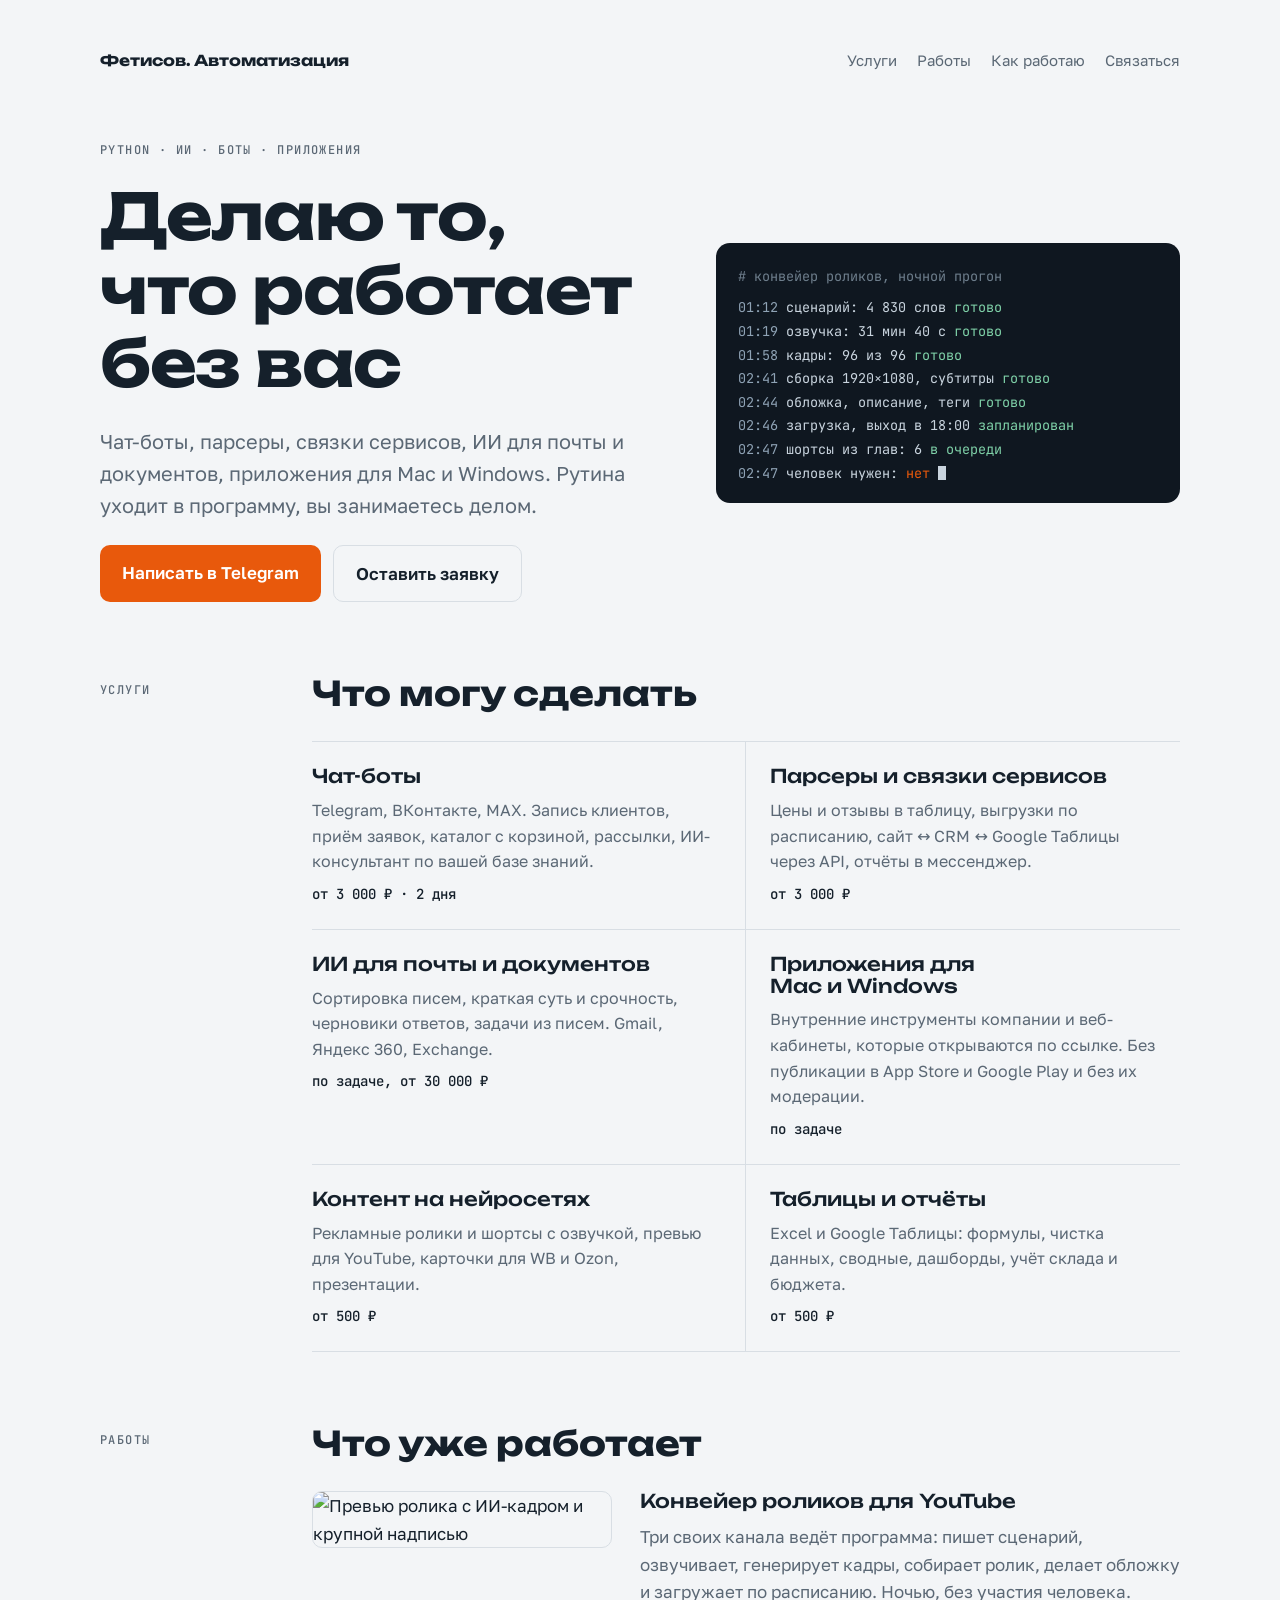
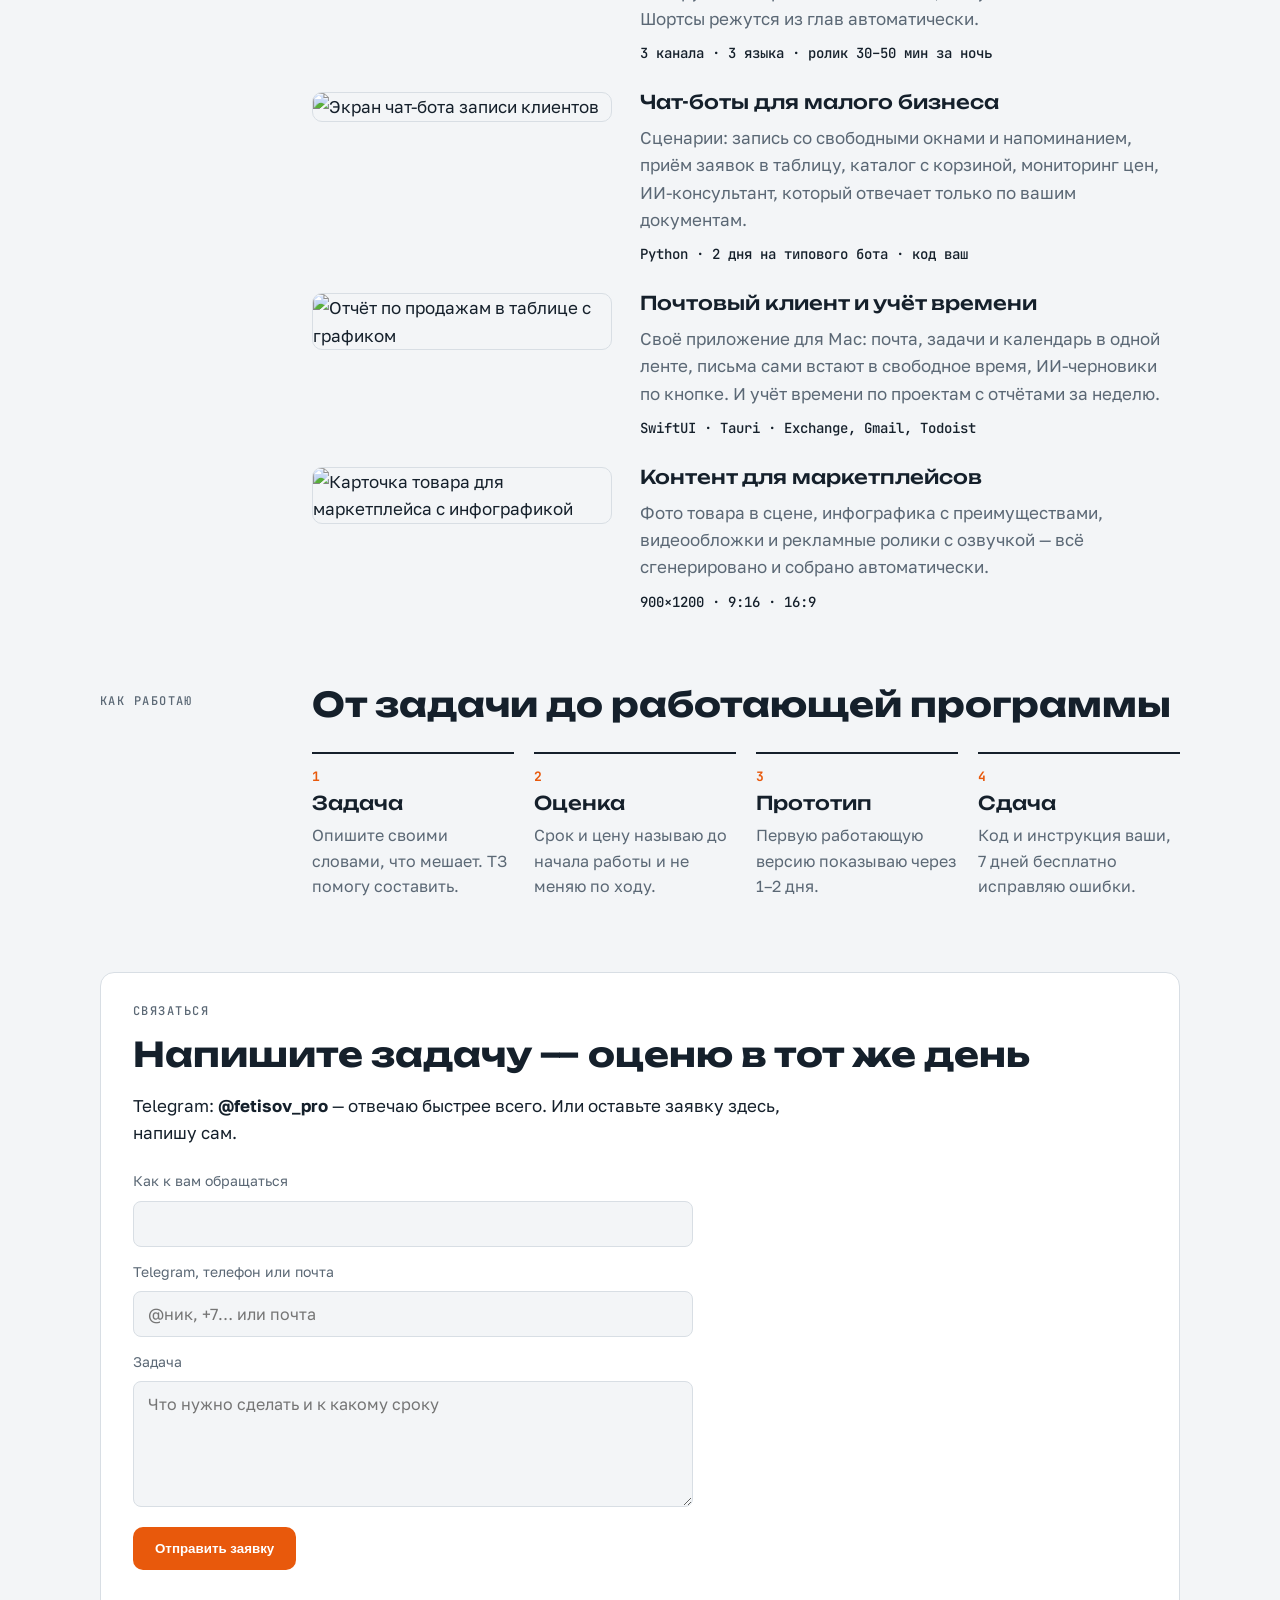
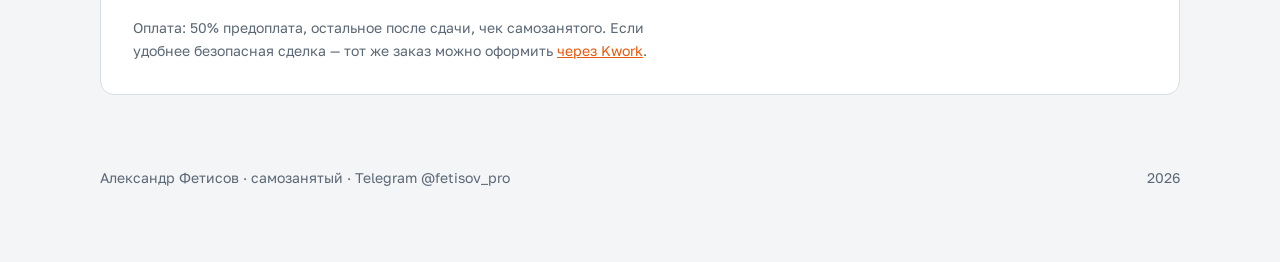
==== index.html @ b246c46e "Add files via upload" ====
<!doctype html>
<html lang="ru">
<head>
<meta charset="utf-8">
<meta name="viewport" content="width=device-width, initial-scale=1">
<title>Фетисов. Автоматизация</title>
<meta name="description" content="Чат-боты, парсеры, ИИ для почты и документов, приложения для Mac и Windows, контент на нейросетях. Делаю то, что работает без вас.">
<link rel="preconnect" href="https://fonts.googleapis.com">
<link rel="preconnect" href="https://fonts.gstatic.com" crossorigin>
<link rel="stylesheet" href="https://fonts.googleapis.com/css2?family=Unbounded:wght@500;700&family=Golos+Text:wght@400;500;600&family=JetBrains+Mono:wght@400;500&display=swap">
<style>
/* Слой: одна колонка-«лист», слева метки разделов, справа содержание; лог конвейера — единственный акцент */
:root {
  --bg: #F3F5F7; --surface: #FFFFFF; --ink: #15202B; --muted: #5B6875; --line: #D8DEE4;
  --accent: #E8590C; --log-bg: #0F1720; --log-fg: #C9D4DE; --log-ok: #7FD1A8;
  --f-display: 'Unbounded', 'Golos Text', system-ui, sans-serif;
  --f-body: 'Golos Text', system-ui, -apple-system, 'Segoe UI', sans-serif;
  --f-mono: 'JetBrains Mono', ui-monospace, Menlo, monospace;
}
@media (prefers-color-scheme: dark) { :root:not([data-theme="light"]) {
  --bg: #0E141A; --surface: #151D25; --ink: #E6ECF1; --muted: #93A1AE; --line: #26313B;
  --accent: #FF7A33; --log-bg: #080C10; --log-fg: #C9D4DE; --log-ok: #7FD1A8; color-scheme: dark } }
:root[data-theme="dark"] {
  --bg: #0E141A; --surface: #151D25; --ink: #E6ECF1; --muted: #93A1AE; --line: #26313B;
  --accent: #FF7A33; --log-bg: #080C10; --log-fg: #C9D4DE; --log-ok: #7FD1A8; color-scheme: dark }

* { box-sizing: border-box }
body { background: var(--bg); color: var(--ink); font: 17px/1.6 var(--f-body); padding-inline: 20px; }
.list { max-width: 1080px; margin: 0 auto; padding-block: 40px 64px; display: grid; gap: 72px }
h1, h2, h3 { font-family: var(--f-display); text-wrap: balance; margin: 0; line-height: 1.15 }
h1 { font-size: clamp(34px, 6vw, 64px); font-weight: 700; letter-spacing: -0.02em }
h2 { font-size: clamp(24px, 3.4vw, 34px); font-weight: 700 }
h3 { font-size: 19px; font-weight: 500 }
p { margin: 0; max-width: 62ch }
a { color: var(--accent) }
a:focus-visible, .knopka:focus-visible { outline: 3px solid var(--accent); outline-offset: 3px }
.metka { font: 500 12px/1 var(--f-mono); letter-spacing: .12em; text-transform: uppercase; color: var(--muted) }

header { display: flex; justify-content: space-between; align-items: center; gap: 16px; flex-wrap: wrap }
header .imya { font: 700 15px var(--f-display) }
header nav { display: flex; gap: 20px; flex-wrap: wrap; font-size: 15px }
header nav a { color: var(--muted); text-decoration: none }
header nav a:hover { color: var(--ink) }

.geroy { display: grid; grid-template-columns: 1.1fr .9fr; gap: 48px; align-items: center }
.geroy > div { display: grid; gap: 24px; min-width: 0 }
.geroy .podzag { font-size: 20px; color: var(--muted) }
.knopki { display: flex; gap: 12px; flex-wrap: wrap }
.knopka { display: inline-block; padding: 14px 22px; border-radius: 10px; background: var(--accent); color: #fff; text-decoration: none; font-weight: 600 }
.knopka.vtor { background: transparent; color: var(--ink); border: 1px solid var(--line) }

.log { background: var(--log-bg); color: var(--log-fg); border-radius: 14px; padding: 22px 22px 18px; font: 13.5px/1.75 var(--f-mono); overflow-x: auto; min-width: 0 }
.log .z { color: #6E7E8C; display: block; margin-bottom: 8px }
.log .ok { color: var(--log-ok) }
.log .t { color: #8FA3B5 }
.log .s { color: var(--accent) }
.log .kursor { display: inline-block; width: 8px; height: 1em; background: var(--log-fg); vertical-align: -2px; animation: mig 1.1s steps(2) infinite }
@keyframes mig { 50% { opacity: 0 } }

.razdel { display: grid; grid-template-columns: 180px 1fr; gap: 32px }
.razdel > .metka { padding-top: 10px }
.razdel > div { display: grid; gap: 28px; min-width: 0 }

.uslugi { display: grid; grid-template-columns: repeat(2, minmax(0, 1fr)); border-top: 1px solid var(--line) }
.usluga { padding: 24px 24px 26px 0; border-bottom: 1px solid var(--line); display: grid; gap: 10px; align-content: start }
.usluga:nth-child(odd) { border-right: 1px solid var(--line) }
.usluga:nth-child(even) { padding-left: 24px }
.usluga p { color: var(--muted); font-size: 16px }
.cena { font: 500 14px var(--f-mono); color: var(--ink); font-variant-numeric: tabular-nums }

.keysy { display: grid; gap: 40px }
.keys { display: grid; grid-template-columns: 300px 1fr; gap: 28px; align-items: start }
.keys img { width: 100%; border-radius: 10px; border: 1px solid var(--line); display: block }
.keys > div { display: grid; gap: 10px; min-width: 0 }
.keys p { color: var(--muted) }
.cifry { font: 500 14px/1.6 var(--f-mono); color: var(--ink); font-variant-numeric: tabular-nums }

.shagi { list-style: none; margin: 0; padding: 0; display: grid; grid-template-columns: repeat(4, minmax(0, 1fr)); gap: 20px; counter-reset: s }
.shagi li { counter-increment: s; display: grid; gap: 8px; align-content: start; padding-top: 14px; border-top: 2px solid var(--ink) }
.shagi li::before { content: counter(s); font: 700 13px var(--f-mono); color: var(--accent) }
.shagi p { font-size: 16px; color: var(--muted) }

.forma { display: grid; gap: 8px; max-width: 560px }
.forma label { font-size: 14px; color: var(--muted); margin-top: 6px }
.forma input, .forma textarea { font: 16px var(--f-body); color: var(--ink); background: var(--bg); border: 1px solid var(--line); border-radius: 8px; padding: 12px 14px; width: 100% }
.forma input:focus-visible, .forma textarea:focus-visible { outline: 2px solid var(--accent); outline-offset: 1px }
.forma .knopka { margin-top: 12px; border: 0; cursor: pointer; justify-self: start }
.lovushka { position: absolute; left: -9999px; width: 1px; height: 1px }
.f-status { font-size: 15px; min-height: 1.4em }
.melko { font-size: 14px; color: var(--muted) }
.svyaz { background: var(--surface); border: 1px solid var(--line); border-radius: 14px; padding: 32px; display: grid; gap: 18px }
footer { color: var(--muted); font-size: 14px; display: flex; justify-content: space-between; gap: 12px; flex-wrap: wrap }

@media (max-width: 820px) {
  .geroy, .razdel, .keys { grid-template-columns: 1fr }
  .razdel { gap: 12px }
  .uslugi { grid-template-columns: 1fr }
  .usluga:nth-child(odd) { border-right: 0 }
  .usluga:nth-child(even) { padding-left: 0 }
  .shagi { grid-template-columns: repeat(2, minmax(0, 1fr)) }
  .list { gap: 56px }
}
@media (prefers-reduced-motion: reduce) { .log .kursor { animation: none } }
</style>

</head>
<body>
<div class="list">
  <header>
    <span class="imya">Фетисов. Автоматизация</span>
    <nav><a href="#uslugi">Услуги</a><a href="#keysy">Работы</a><a href="#kak">Как работаю</a><a href="#svyaz">Связаться</a></nav>
  </header>

  <section class="geroy">
    <div>
      <span class="metka">Python · ИИ · боты · приложения</span>
      <h1>Делаю то, что работает без вас</h1>
      <p class="podzag">Чат-боты, парсеры, связки сервисов, ИИ для почты и документов, приложения для Mac и Windows. Рутина уходит в программу, вы занимаетесь делом.</p>
      <div class="knopki"><a class="knopka" href="https://t.me/fetisov_pro">Написать в Telegram</a><a class="knopka vtor" href="#svyaz">Оставить заявку</a></div>
    </div>
    <pre class="log" aria-label="Пример журнала ночного конвейера"><span class="z"># конвейер роликов, ночной прогон</span><span class="t">01:12</span> сценарий: 4 830 слов <span class="ok">готово</span>
<span class="t">01:19</span> озвучка: 31 мин 40 с <span class="ok">готово</span>
<span class="t">01:58</span> кадры: 96 из 96 <span class="ok">готово</span>
<span class="t">02:41</span> сборка 1920×1080, субтитры <span class="ok">готово</span>
<span class="t">02:44</span> обложка, описание, теги <span class="ok">готово</span>
<span class="t">02:46</span> загрузка, выход в 18:00 <span class="ok">запланирован</span>
<span class="t">02:47</span> шортсы из глав: 6 <span class="ok">в очереди</span>
<span class="t">02:47</span> человек нужен: <span class="s">нет</span> <span class="kursor"></span></pre>
  </section>

  <section class="razdel" id="uslugi">
    <span class="metka">Услуги</span>
    <div>
      <h2>Что могу сделать</h2>
      <div class="uslugi">
        <div class="usluga"><h3>Чат-боты</h3><p>Telegram, ВКонтакте, MAX. Запись клиентов, приём заявок, каталог с корзиной, рассылки, ИИ-консультант по вашей базе знаний.</p><span class="cena">от 3 000 ₽ · 2 дня</span></div>
        <div class="usluga"><h3>Парсеры и связки сервисов</h3><p>Цены и отзывы в таблицу, выгрузки по расписанию, сайт ↔ CRM ↔ Google Таблицы через API, отчёты в мессенджер.</p><span class="cena">от 3 000 ₽</span></div>
        <div class="usluga"><h3>ИИ для почты и документов</h3><p>Сортировка писем, краткая суть и срочность, черновики ответов, задачи из писем. Gmail, Яндекс 360, Exchange.</p><span class="cena">по задаче, от 30 000 ₽</span></div>
        <div class="usluga"><h3>Приложения для Mac и Windows</h3><p>Внутренние инструменты компании и веб-кабинеты, которые открываются по ссылке. Без публикации в App Store и Google Play и без их модерации.</p><span class="cena">по задаче</span></div>
        <div class="usluga"><h3>Контент на нейросетях</h3><p>Рекламные ролики и шортсы с озвучкой, превью для YouTube, карточки для WB и Ozon, презентации.</p><span class="cena">от 500 ₽</span></div>
        <div class="usluga"><h3>Таблицы и отчёты</h3><p>Excel и Google Таблицы: формулы, чистка данных, сводные, дашборды, учёт склада и бюджета.</p><span class="cena">от 500 ₽</span></div>
      </div>
    </div>
  </section>

  <section class="razdel" id="keysy">
    <span class="metka">Работы</span>
    <div class="keysy">
      <h2>Что уже работает</h2>
      <div class="keys">
        <img src="img/youtube.jpg" alt="Превью ролика с ИИ-кадром и крупной надписью" loading="lazy">
        <div><h3>Конвейер роликов для YouTube</h3><p>Три своих канала ведёт программа: пишет сценарий, озвучивает, генерирует кадры, собирает ролик, делает обложку и загружает по расписанию. Ночью, без участия человека. Шортсы режутся из глав автоматически.</p><span class="cifry">3 канала · 3 языка · ролик 30–50 мин за ночь</span></div>
      </div>
      <div class="keys">
        <img src="img/bot.jpg" alt="Экран чат-бота записи клиентов" loading="lazy">
        <div><h3>Чат-боты для малого бизнеса</h3><p>Сценарии: запись со свободными окнами и напоминанием, приём заявок в таблицу, каталог с корзиной, мониторинг цен, ИИ-консультант, который отвечает только по вашим документам.</p><span class="cifry">Python · 2 дня на типового бота · код ваш</span></div>
      </div>
      <div class="keys">
        <img src="img/tablica.jpg" alt="Отчёт по продажам в таблице с графиком" loading="lazy">
        <div><h3>Почтовый клиент и учёт времени</h3><p>Своё приложение для Mac: почта, задачи и календарь в одной ленте, письма сами встают в свободное время, ИИ-черновики по кнопке. И учёт времени по проектам с отчётами за неделю.</p><span class="cifry">SwiftUI · Tauri · Exchange, Gmail, Todoist</span></div>
      </div>
      <div class="keys">
        <img src="img/kartochka.jpg" alt="Карточка товара для маркетплейса с инфографикой" loading="lazy">
        <div><h3>Контент для маркетплейсов</h3><p>Фото товара в сцене, инфографика с преимуществами, видеообложки и рекламные ролики с озвучкой — всё сгенерировано и собрано автоматически.</p><span class="cifry">900×1200 · 9:16 · 16:9</span></div>
      </div>
    </div>
  </section>

  <section class="razdel" id="kak">
    <span class="metka">Как работаю</span>
    <div>
      <h2>От задачи до работающей программы</h2>
      <ol class="shagi">
        <li><h3>Задача</h3><p>Опишите своими словами, что мешает. ТЗ помогу составить.</p></li>
        <li><h3>Оценка</h3><p>Срок и цену называю до начала работы и не меняю по ходу.</p></li>
        <li><h3>Прототип</h3><p>Первую работающую версию показываю через 1–2 дня.</p></li>
        <li><h3>Сдача</h3><p>Код и инструкция ваши, 7 дней бесплатно исправляю ошибки.</p></li>
      </ol>
    </div>
  </section>

  <section class="svyaz" id="svyaz">
    <span class="metka">Связаться</span>
    <h2>Напишите задачу — оценю в тот же день</h2>
    <p>Telegram: <b>@fetisov_pro</b> — отвечаю быстрее всего. Или оставьте заявку здесь, напишу сам.</p>
    <form id="forma" class="forma" novalidate>
      <label for="f-imya">Как к вам обращаться</label>
      <input id="f-imya" name="imya" autocomplete="name" maxlength="80">
      <label for="f-svyaz">Telegram, телефон или почта</label>
      <input id="f-svyaz" name="svyaz" required maxlength="120" placeholder="@ник, +7… или почта">
      <label for="f-zadacha">Задача</label>
      <textarea id="f-zadacha" name="zadacha" required rows="5" maxlength="3000" placeholder="Что нужно сделать и к какому сроку"></textarea>
      <input class="lovushka" id="f-sait" name="_gotcha" tabindex="-1" autocomplete="off" aria-hidden="true">
      <button class="knopka" type="submit" id="f-otpravit">Отправить заявку</button>
      <p class="f-status" id="f-status" role="status"></p>
    </form>
    <p class="melko">Оплата: 50% предоплата, остальное после сдачи, чек самозанятого. Если удобнее безопасная сделка — тот же заказ можно оформить <a href="https://kwork.ru/user/agfetisov">через Kwork</a>.</p>
  </section>

  <footer><span>Александр Фетисов · самозанятый · Telegram @fetisov_pro</span><span>2026</span></footer>
</div>
<script>
(function () {
  var f = document.getElementById('forma'), st = document.getElementById('f-status'), kn = document.getElementById('f-otpravit');
  f.addEventListener('submit', function (e) {
    e.preventDefault();
    var d = { 'Имя': f.imya.value.trim(), 'Контакт': f.svyaz.value.trim(), 'Задача': f.zadacha.value.trim(), _gotcha: f._gotcha.value, _subject: 'Заявка с сайта agfetisov' };
    if (!d['Контакт'] || !d['Задача']) { st.textContent = 'Укажите контакт и задачу — без них не смогу ответить.'; return; }
    kn.disabled = true; st.textContent = 'Отправляю…';
    fetch('https://formspree.io/f/mkjgadrb', { method: 'POST', headers: { 'Content-Type': 'application/json', 'Accept': 'application/json' }, body: JSON.stringify(d) })
      .then(function (r) { if (!r.ok) throw 0; st.textContent = 'Заявка отправлена. Напишу вам в течение дня.'; f.reset(); })
      .catch(function () { st.textContent = 'Не отправилось. Напишите в Telegram @fetisov_pro — отвечу там.'; })
      .finally(function () { kn.disabled = false; });
  });
})();
</script>
</body>
</html>
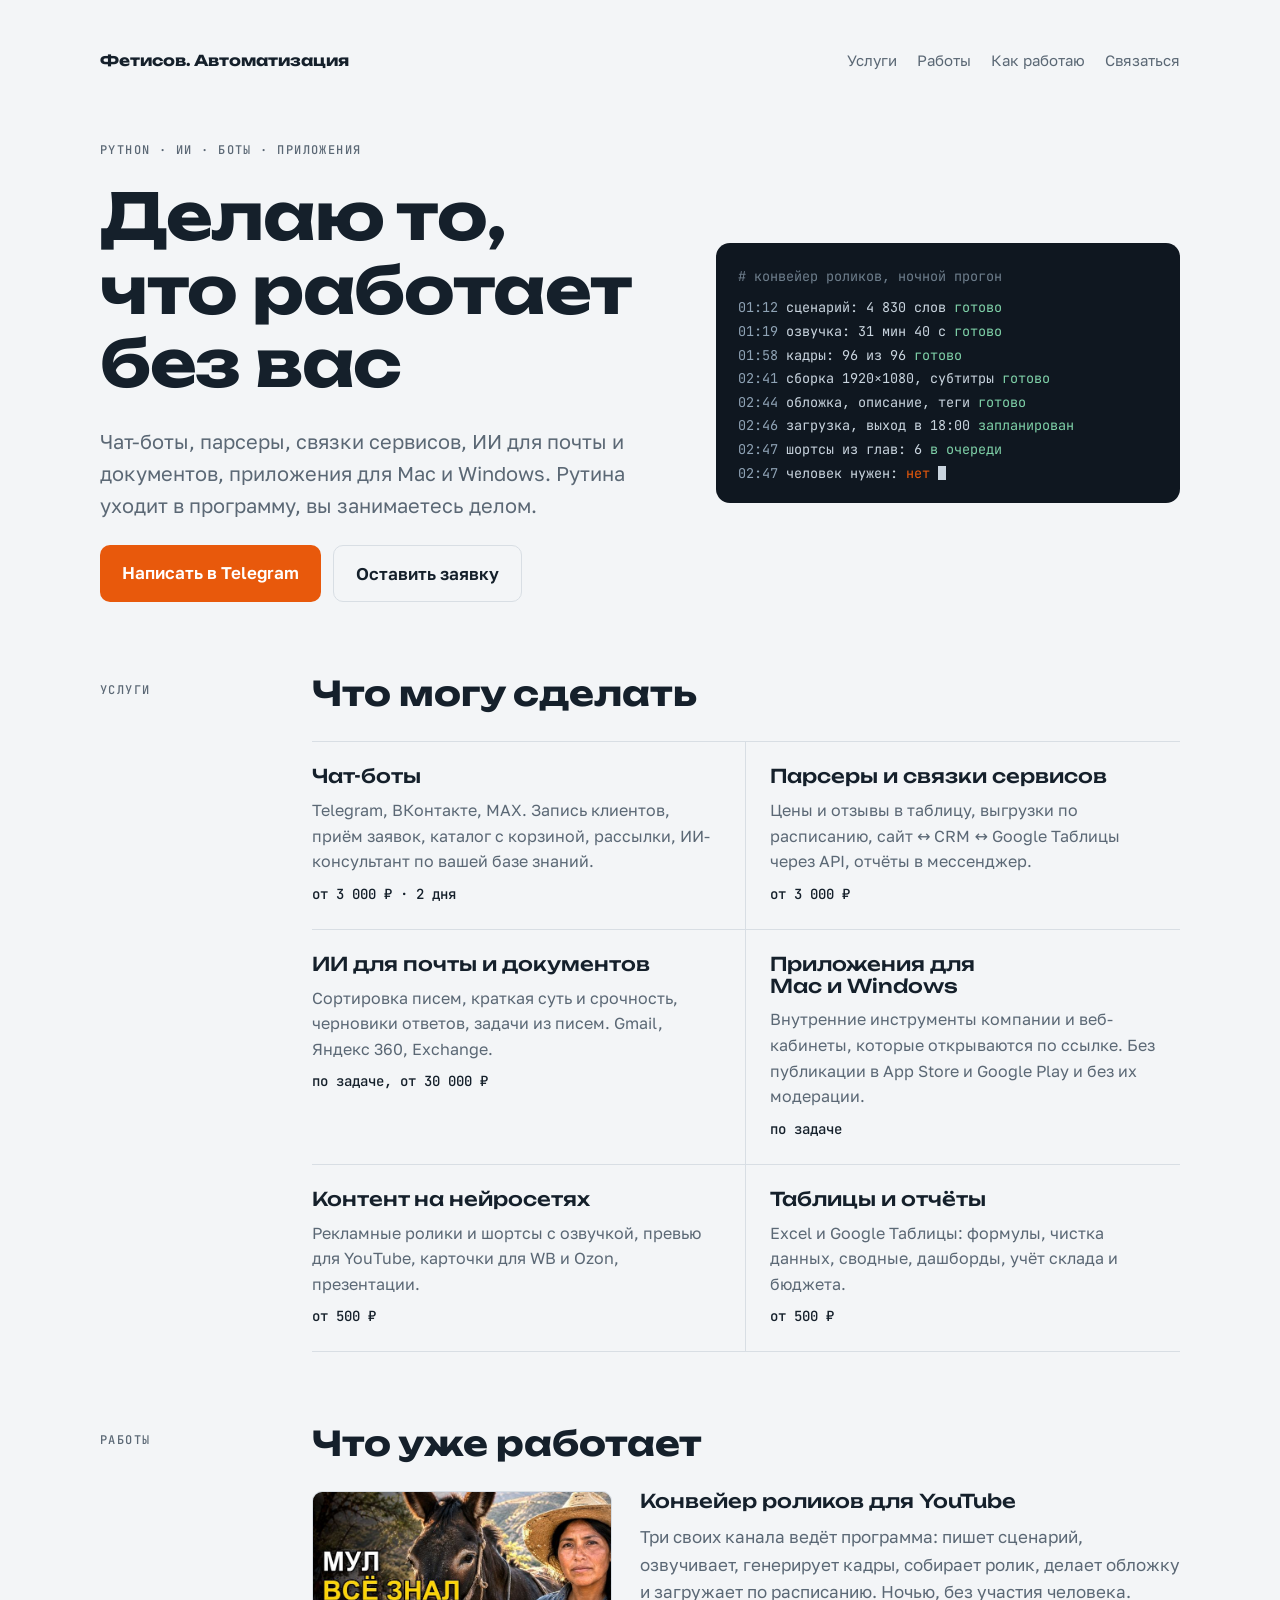
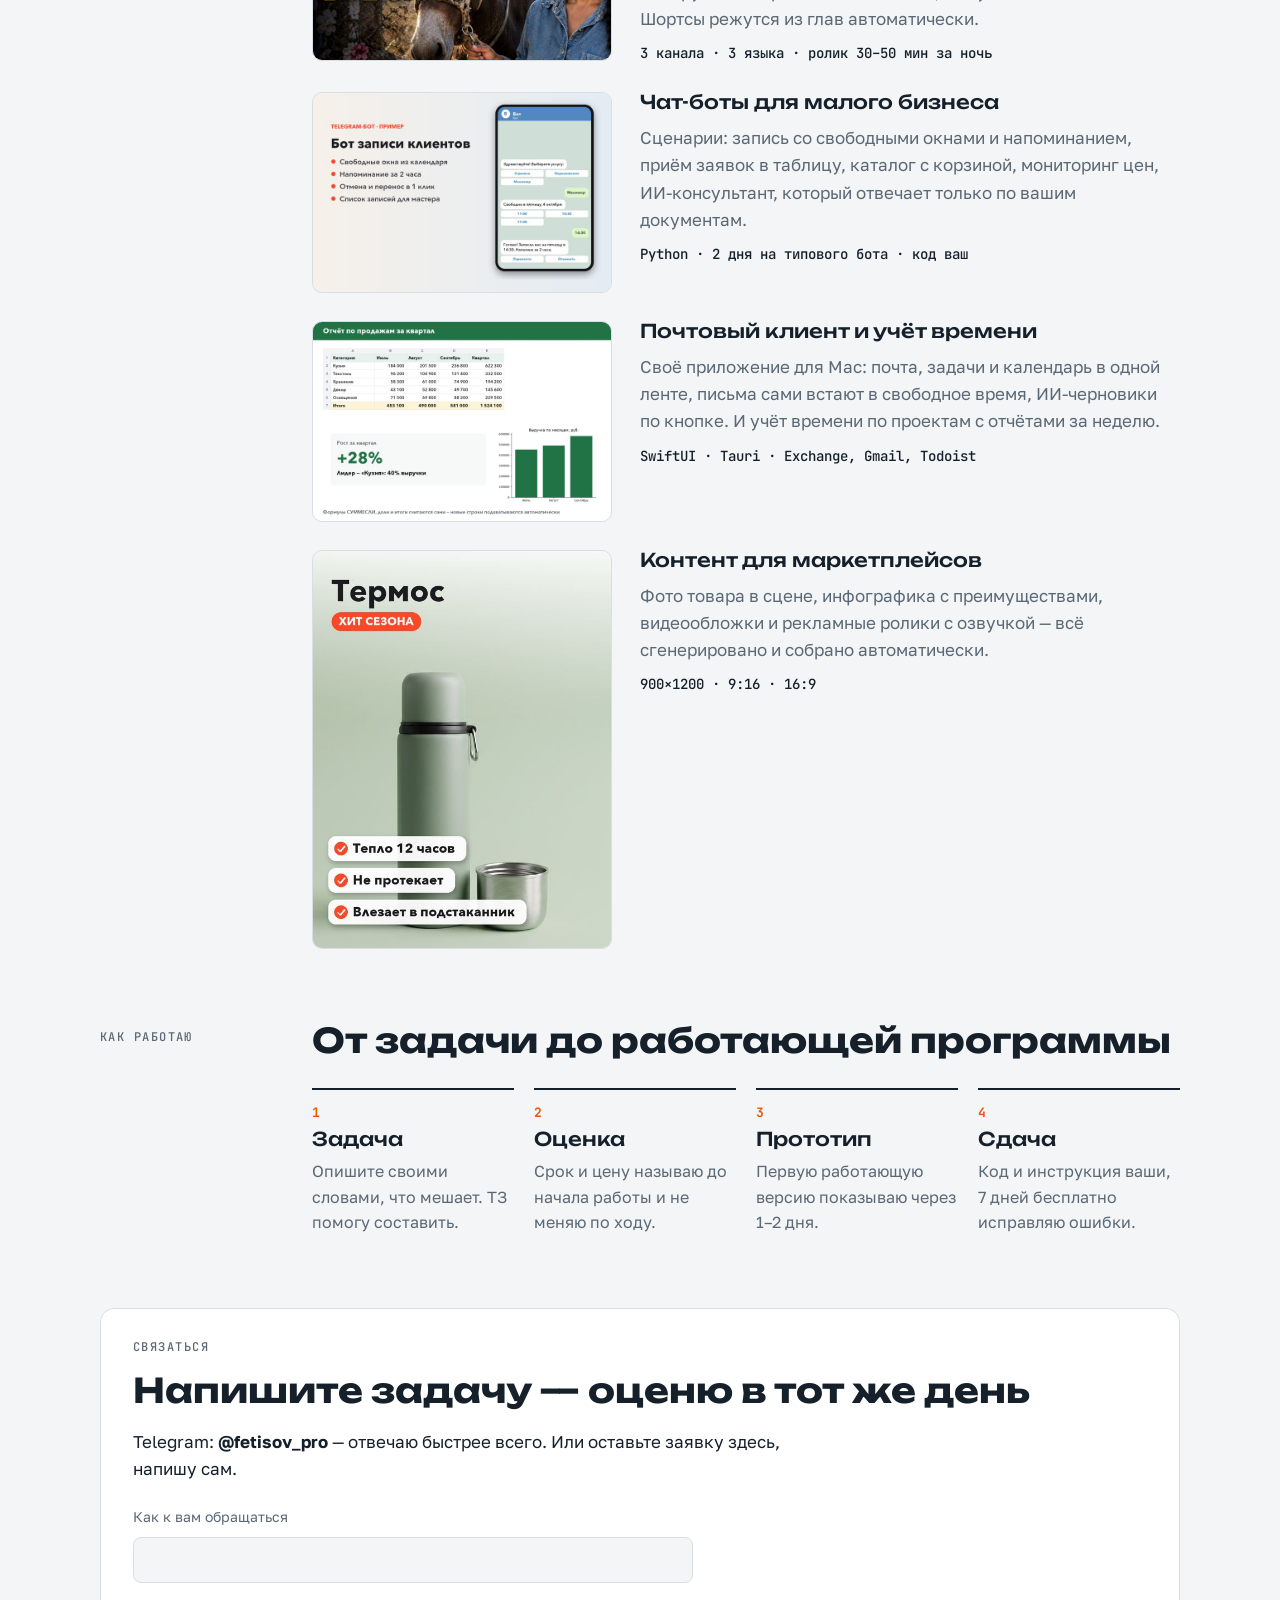
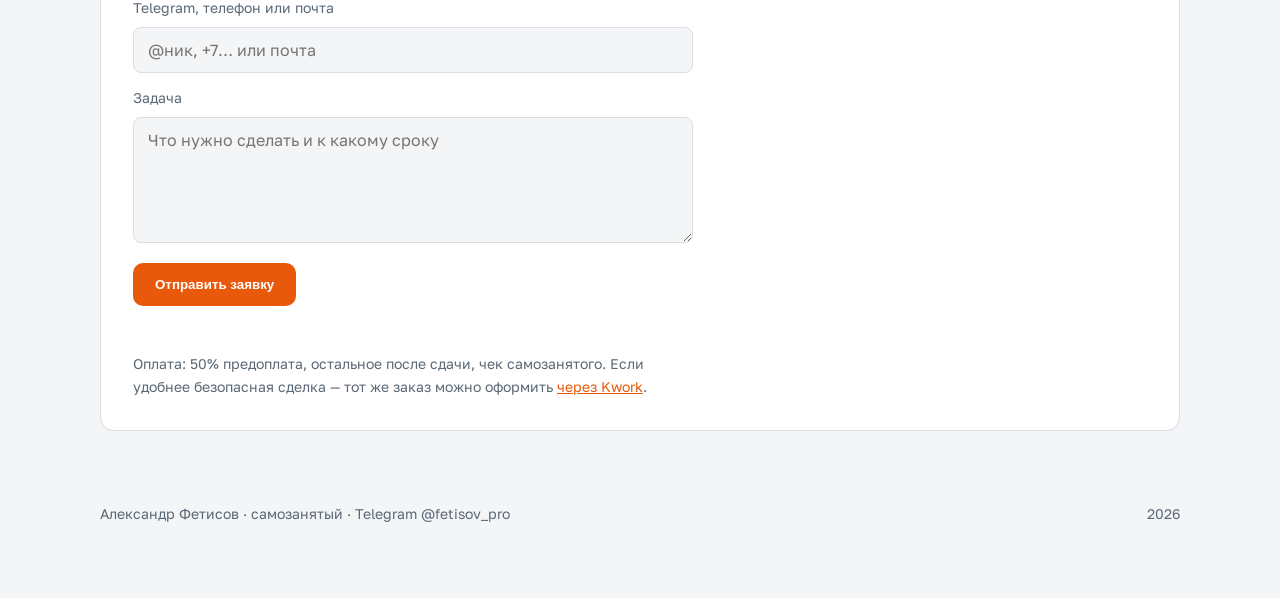
==== commit 51de2084: "Add files via upload" ====
--- a/index.html
+++ b/index.html
@@ -103,6 +103,20 @@
 @media (prefers-reduced-motion: reduce) { .log .kursor { animation: none } }
 </style>
 
+<link rel="icon" href="/favicon.ico" sizes="any">
+<link rel="icon" type="image/png" href="/icon-192.png">
+<link rel="apple-touch-icon" href="/apple-touch-icon.png">
+<!-- Yandex.Metrika counter -->
+<script type="text/javascript">
+(function(m,e,t,r,i,k,a){m[i]=m[i]||function(){(m[i].a=m[i].a||[]).push(arguments)};
+m[i].l=1*new Date();for(var j=0;j<document.scripts.length;j++){if(document.scripts[j].src===r){return;}}
+k=e.createElement(t),a=e.getElementsByTagName(t)[0],k.async=1,k.src=r,a.parentNode.insertBefore(k,a)})
+(window,document,"script","https://mc.yandex.ru/metrika/tag.js","ym");
+ym(113325902,"init",{clickmap:true,trackLinks:true,accurateTrackBounce:true,webvisor:true});
+document.addEventListener('click',function(e){var a=e.target.closest&&e.target.closest('a[href*="t.me/"]');if(a)ym(113325902,'reachGoal','telegram');});
+</script>
+<noscript><div><img src="https://mc.yandex.ru/watch/113325902" style="position:absolute;left:-9999px;" alt=""></div></noscript>
+<!-- /Yandex.Metrika counter -->
 </head>
 <body>
 <div class="list">
@@ -208,7 +222,7 @@
     if (!d['Контакт'] || !d['Задача']) { st.textContent = 'Укажите контакт и задачу — без них не смогу ответить.'; return; }
     kn.disabled = true; st.textContent = 'Отправляю…';
     fetch('https://formspree.io/f/mkjgadrb', { method: 'POST', headers: { 'Content-Type': 'application/json', 'Accept': 'application/json' }, body: JSON.stringify(d) })
-      .then(function (r) { if (!r.ok) throw 0; st.textContent = 'Заявка отправлена. Напишу вам в течение дня.'; f.reset(); })
+      .then(function (r) { if (!r.ok) throw 0; st.textContent = 'Заявка отправлена. Напишу вам в течение дня.'; f.reset(); if (window.ym) ym(113325902, 'reachGoal', 'forma'); })
       .catch(function () { st.textContent = 'Не отправилось. Напишите в Telegram @fetisov_pro — отвечу там.'; })
       .finally(function () { kn.disabled = false; });
   });
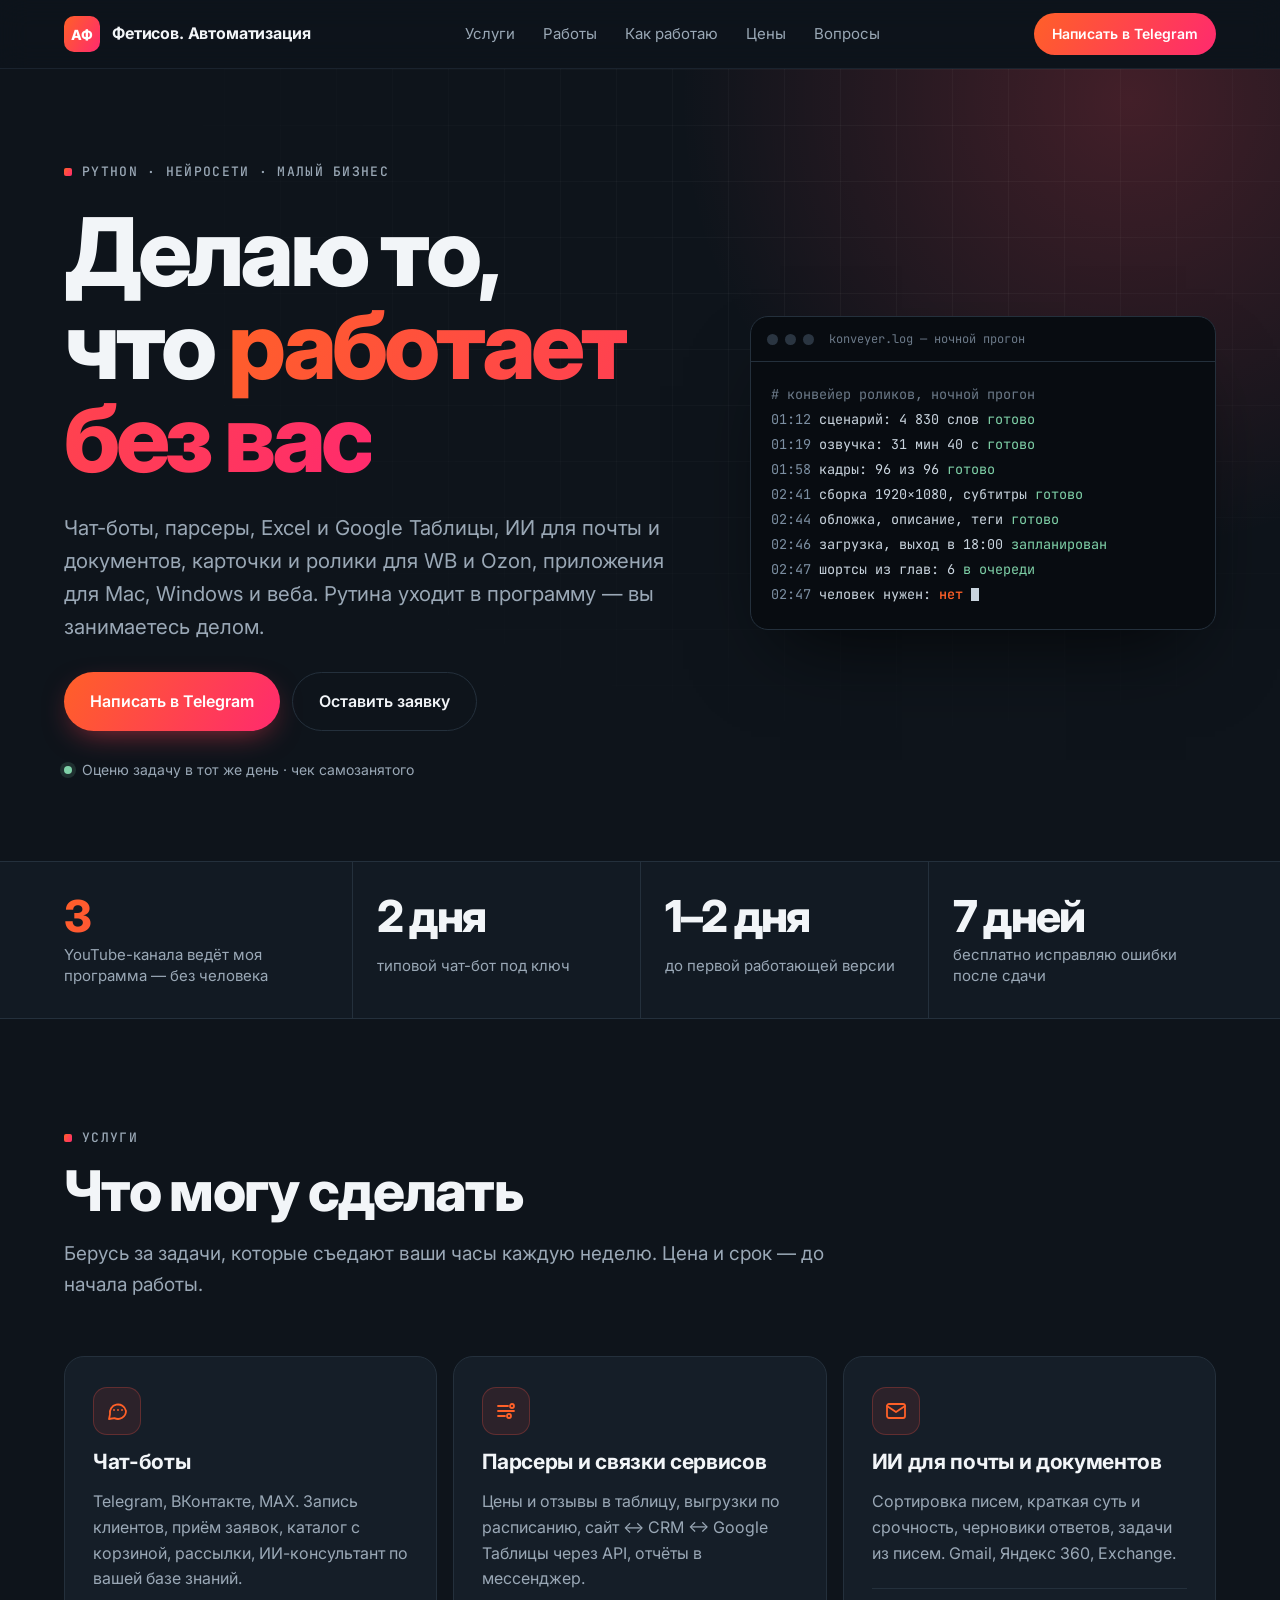
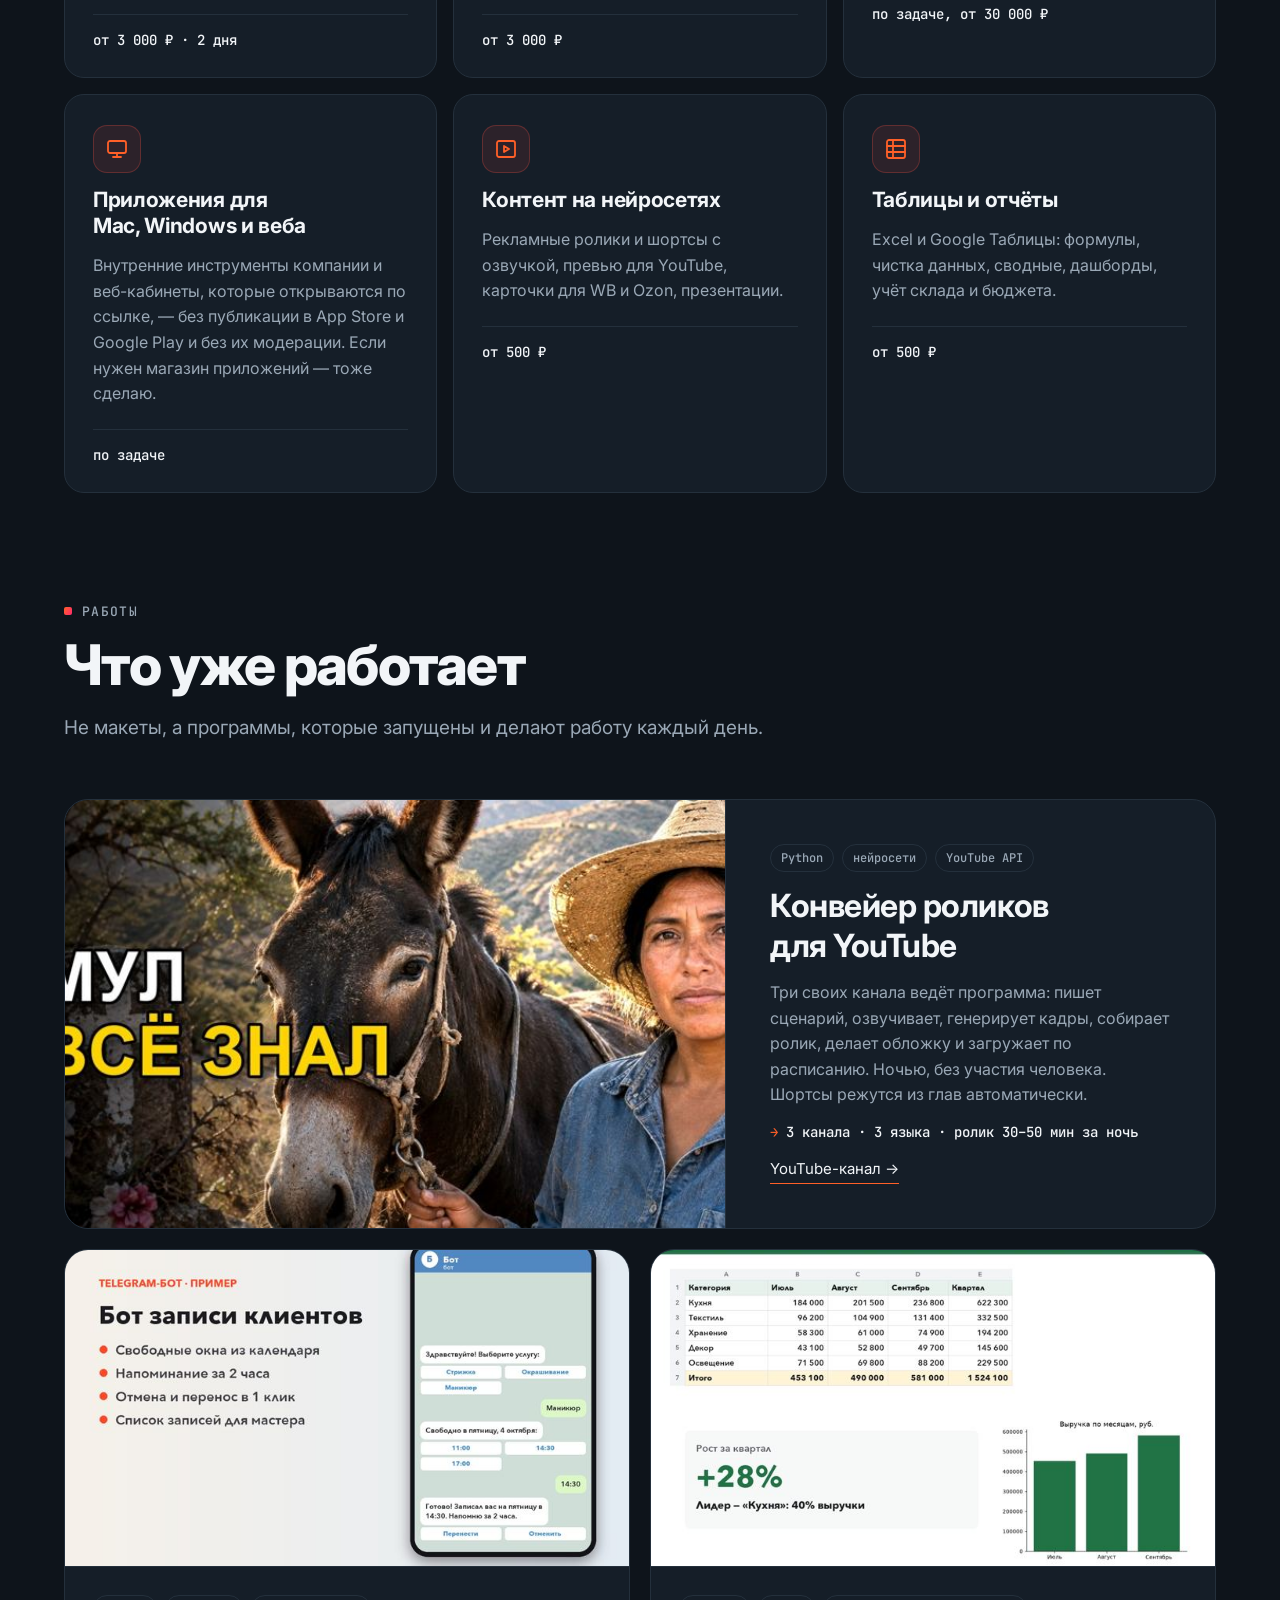
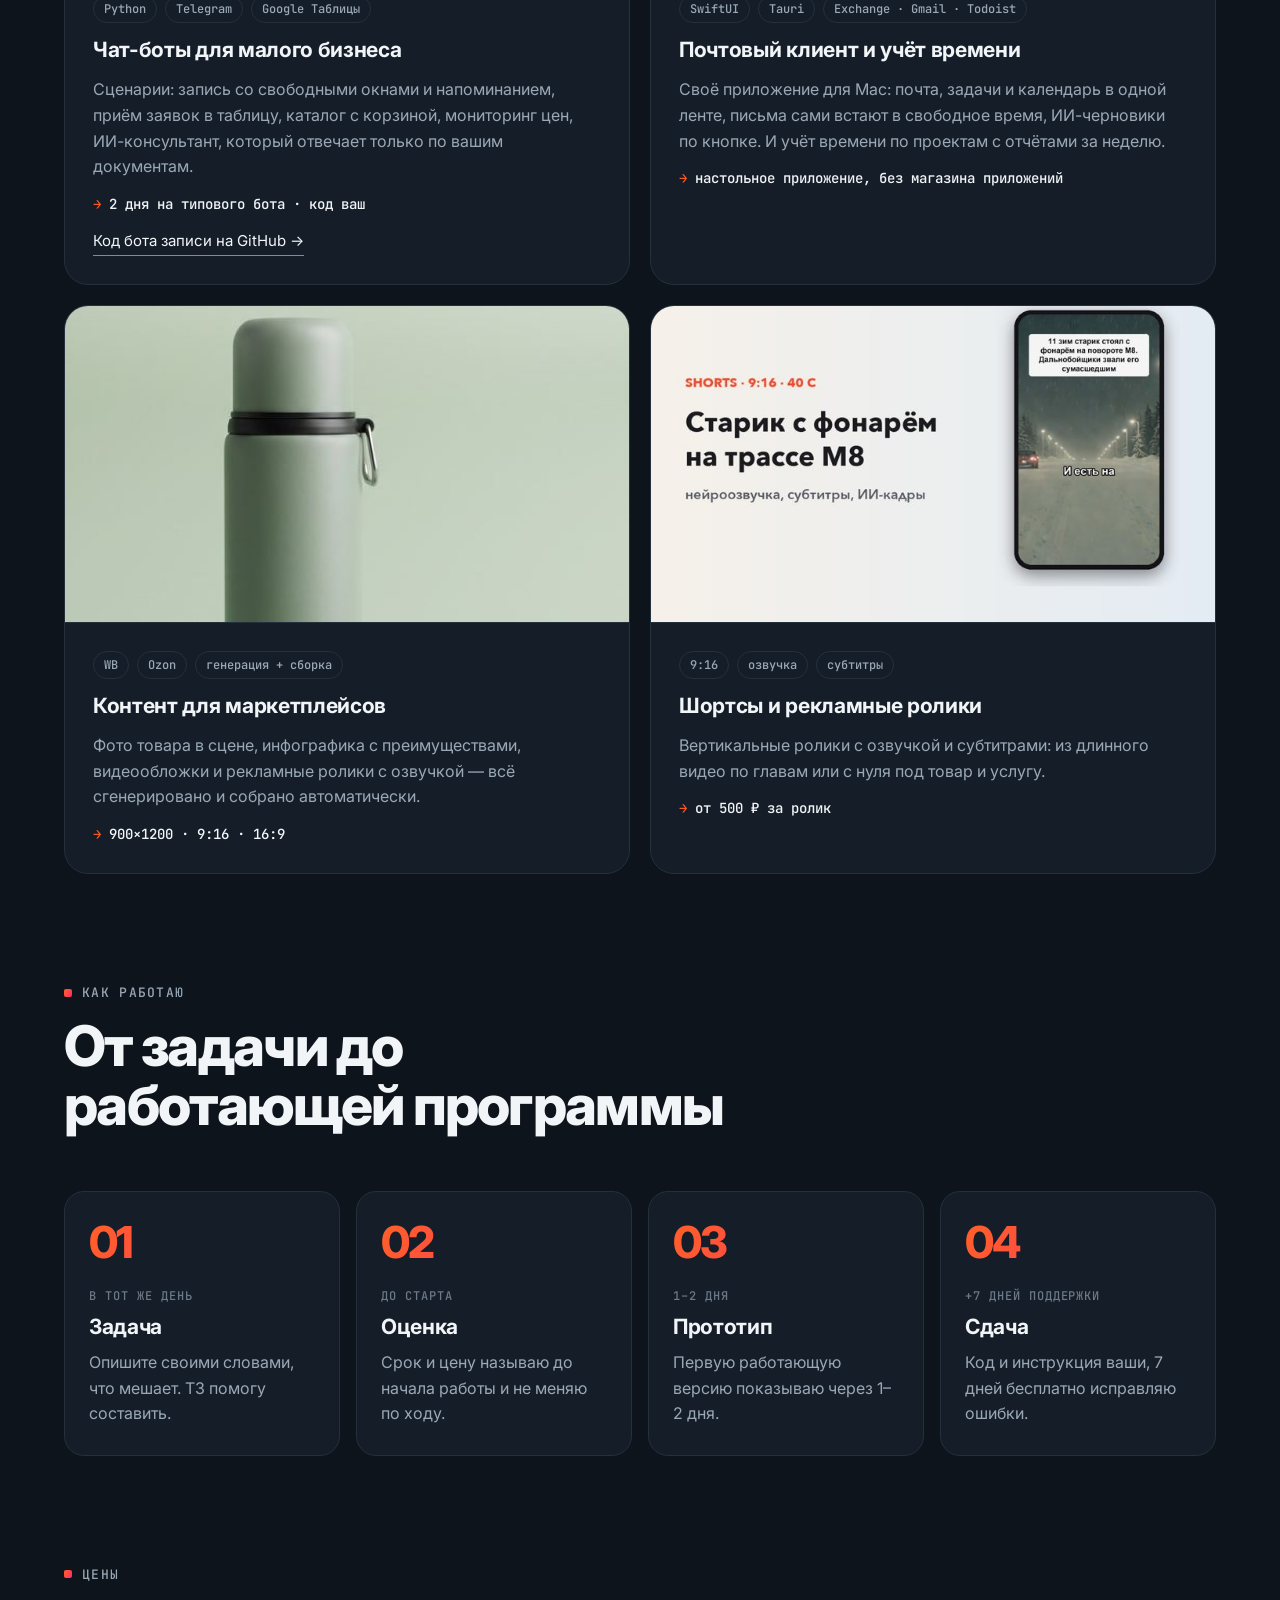
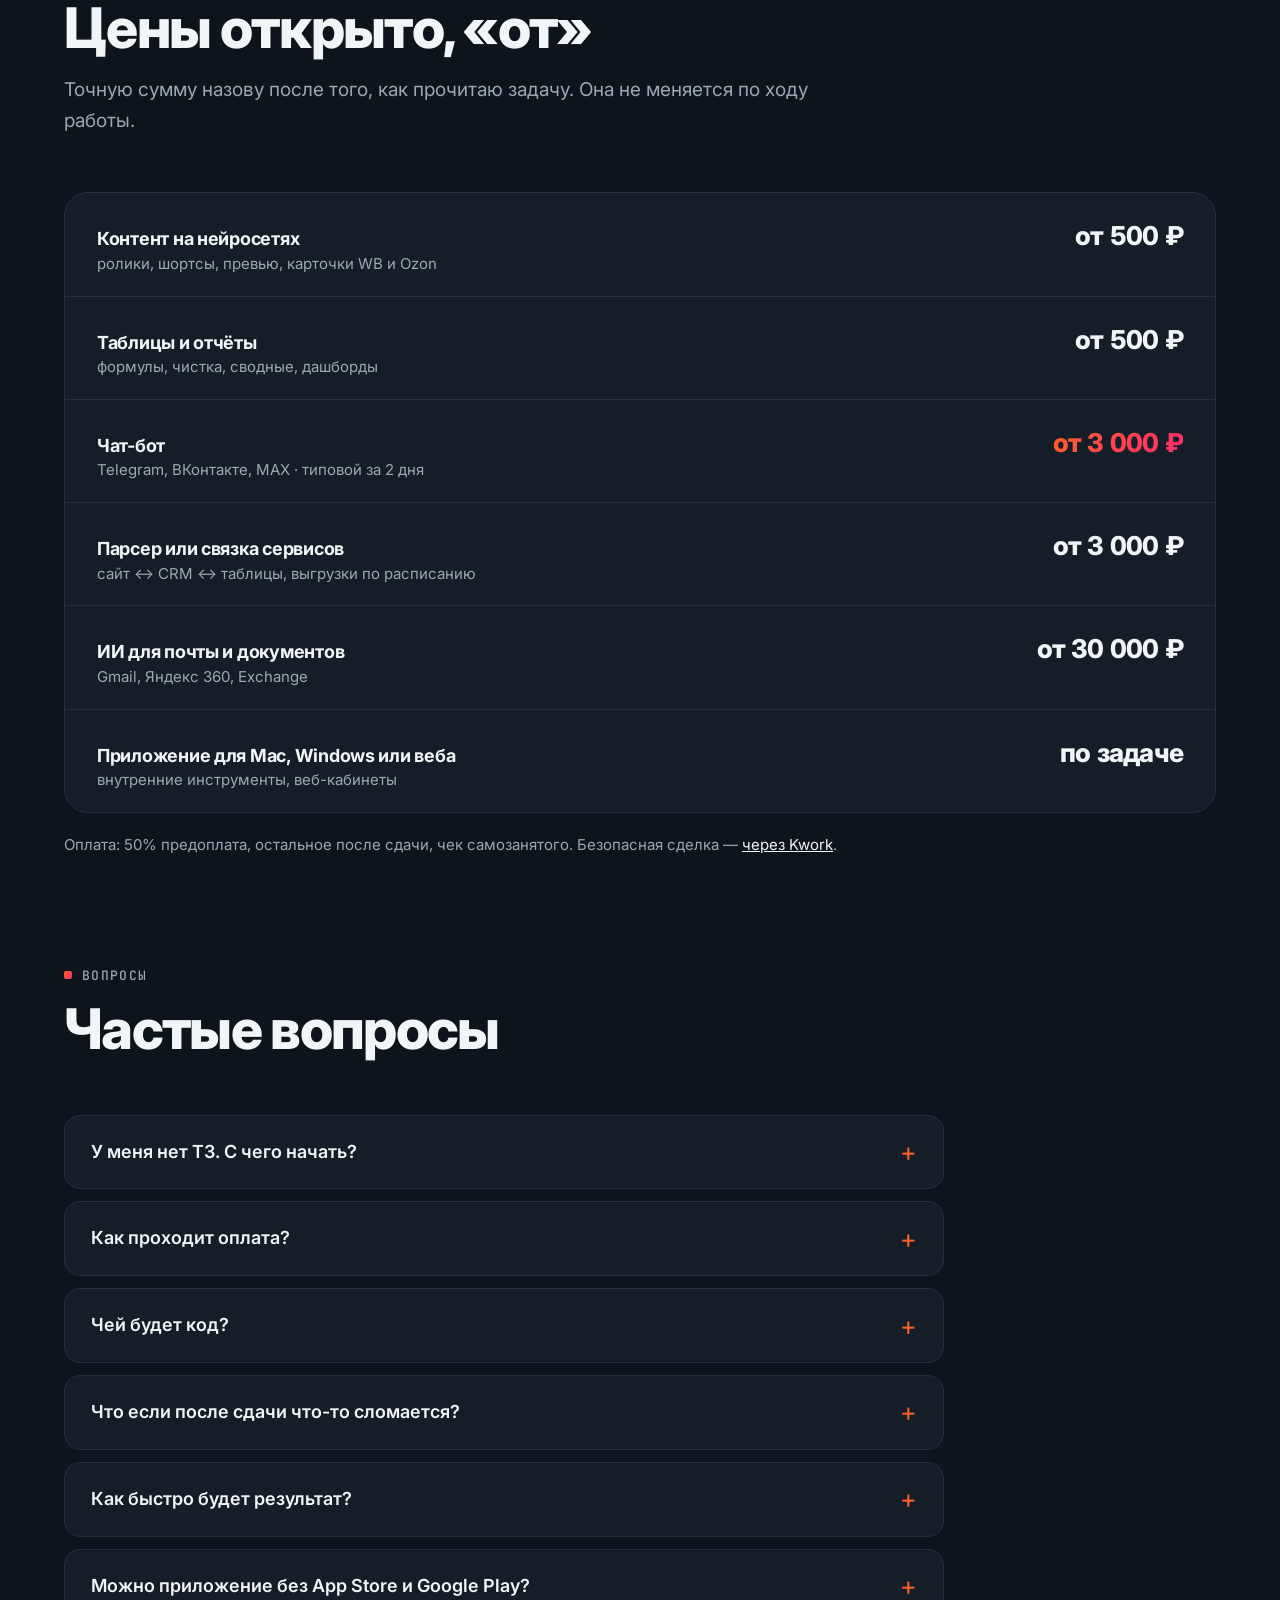
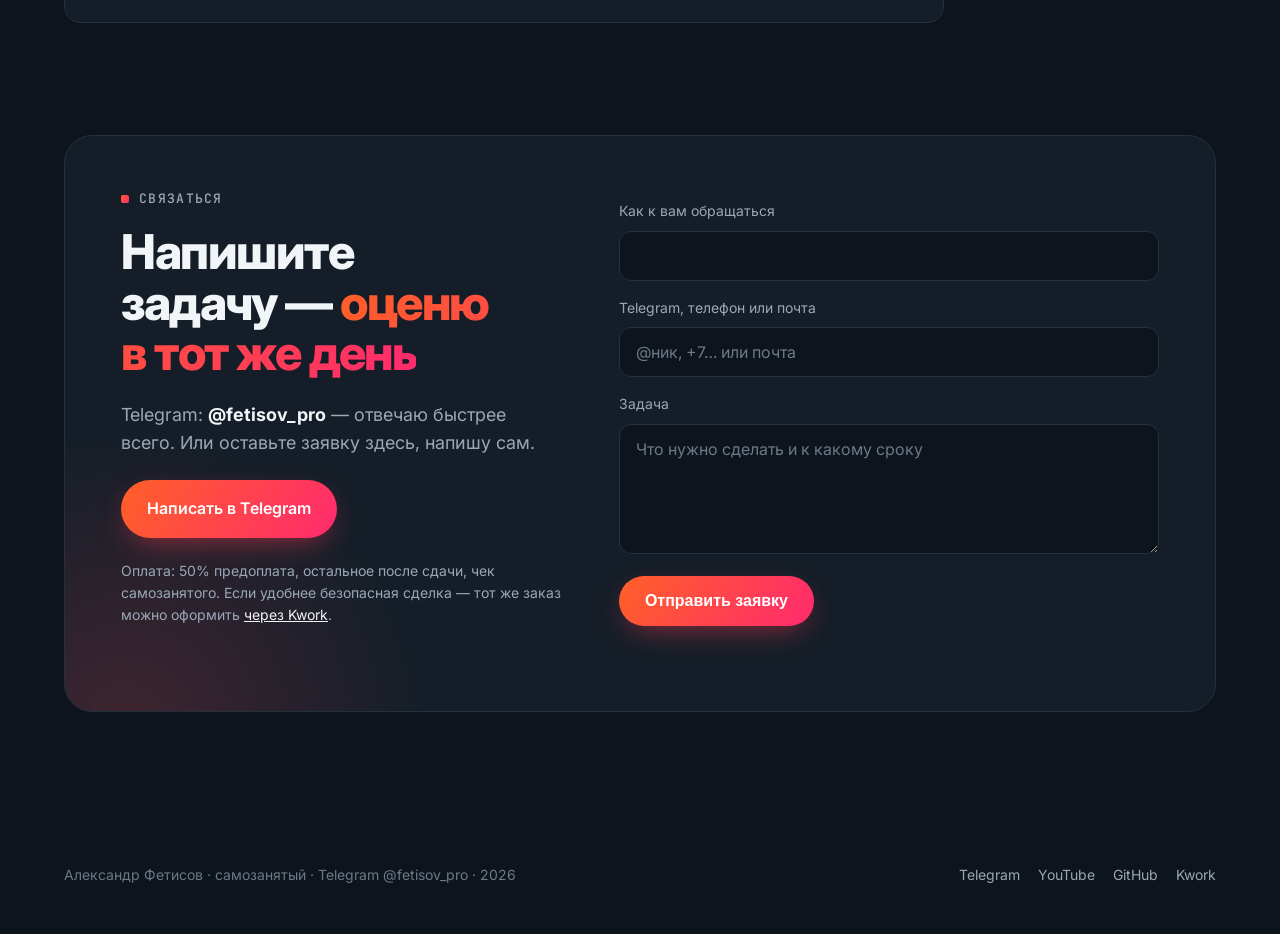
==== commit 59d25f64: "Add files via upload" ====
--- a/index.html
+++ b/index.html
@@ -5,102 +5,200 @@
 <meta name="viewport" content="width=device-width, initial-scale=1">
 <title>Фетисов. Автоматизация</title>
 <meta name="description" content="Чат-боты, парсеры, ИИ для почты и документов, приложения для Mac и Windows, контент на нейросетях. Делаю то, что работает без вас.">
+<meta name="theme-color" content="#0e141b">
+<link rel="canonical" href="https://agfetisov.ru/">
+<meta property="og:type" content="website">
+<meta property="og:locale" content="ru_RU">
+<meta property="og:url" content="https://agfetisov.ru/">
+<meta property="og:site_name" content="Фетисов. Автоматизация">
+<meta property="og:title" content="Фетисов. Автоматизация — делаю то, что работает без вас">
+<meta property="og:description" content="Чат-боты, парсеры, ИИ для почты и документов, приложения для Mac и Windows, контент на нейросетях. Цены от 500 ₽, типовой бот — 2 дня.">
+<meta property="og:image" content="https://agfetisov.ru/img/youtube.jpg">
+<script type="application/ld+json">
+{"@context":"https://schema.org","@type":"ProfessionalService","name":"Фетисов. Автоматизация","url":"https://agfetisov.ru/","image":"https://agfetisov.ru/img/youtube.jpg","description":"Автоматизация на Python и нейросетях для малого бизнеса: чат-боты, парсеры, таблицы, ИИ для почты и документов, приложения, контент для маркетплейсов.","priceRange":"от 500 ₽","areaServed":"RU","founder":{"@type":"Person","name":"Александр Фетисов"},"sameAs":["https://t.me/fetisov_pro","https://github.com/flexndr","https://www.youtube.com/@agfetisov","https://kwork.ru/user/agfetisov"]}
+</script>
 <link rel="preconnect" href="https://fonts.googleapis.com">
 <link rel="preconnect" href="https://fonts.gstatic.com" crossorigin>
-<link rel="stylesheet" href="https://fonts.googleapis.com/css2?family=Unbounded:wght@500;700&family=Golos+Text:wght@400;500;600&family=JetBrains+Mono:wght@400;500&display=swap">
+<link rel="stylesheet" href="https://fonts.googleapis.com/css2?family=Inter:wght@400;500;600;700;800&family=JetBrains+Mono:wght@400;500&display=swap">
 <style>
-/* Слой: одна колонка-«лист», слева метки разделов, справа содержание; лог конвейера — единственный акцент */
 :root {
-  --bg: #F3F5F7; --surface: #FFFFFF; --ink: #15202B; --muted: #5B6875; --line: #D8DEE4;
-  --accent: #E8590C; --log-bg: #0F1720; --log-fg: #C9D4DE; --log-ok: #7FD1A8;
-  --f-display: 'Unbounded', 'Golos Text', system-ui, sans-serif;
-  --f-body: 'Golos Text', system-ui, -apple-system, 'Segoe UI', sans-serif;
-  --f-mono: 'JetBrains Mono', ui-monospace, Menlo, monospace;
+  --bg: #0e141b; --bg2: #121a23; --card: #151e28; --card2: #1a2531; --ink: #f2f5f8; --muted: #9aa8b6; --dim: #6b7988; --line: #24303c;
+  --a1: #ff6028; --a2: #ff2a6e; --grad: linear-gradient(120deg, #ff6028, #ff2a6e); --ok: #7fd1a8;
+  --f: 'Inter', system-ui, -apple-system, 'Segoe UI', sans-serif; --mono: 'JetBrains Mono', ui-monospace, Menlo, monospace;
+  color-scheme: dark;
 }
-@media (prefers-color-scheme: dark) { :root:not([data-theme="light"]) {
-  --bg: #0E141A; --surface: #151D25; --ink: #E6ECF1; --muted: #93A1AE; --line: #26313B;
-  --accent: #FF7A33; --log-bg: #080C10; --log-fg: #C9D4DE; --log-ok: #7FD1A8; color-scheme: dark } }
-:root[data-theme="dark"] {
-  --bg: #0E141A; --surface: #151D25; --ink: #E6ECF1; --muted: #93A1AE; --line: #26313B;
-  --accent: #FF7A33; --log-bg: #080C10; --log-fg: #C9D4DE; --log-ok: #7FD1A8; color-scheme: dark }
-
 * { box-sizing: border-box }
-body { background: var(--bg); color: var(--ink); font: 17px/1.6 var(--f-body); padding-inline: 20px; }
-.list { max-width: 1080px; margin: 0 auto; padding-block: 40px 64px; display: grid; gap: 72px }
-h1, h2, h3 { font-family: var(--f-display); text-wrap: balance; margin: 0; line-height: 1.15 }
-h1 { font-size: clamp(34px, 6vw, 64px); font-weight: 700; letter-spacing: -0.02em }
-h2 { font-size: clamp(24px, 3.4vw, 34px); font-weight: 700 }
-h3 { font-size: 19px; font-weight: 500 }
-p { margin: 0; max-width: 62ch }
-a { color: var(--accent) }
-a:focus-visible, .knopka:focus-visible { outline: 3px solid var(--accent); outline-offset: 3px }
-.metka { font: 500 12px/1 var(--f-mono); letter-spacing: .12em; text-transform: uppercase; color: var(--muted) }
-
-header { display: flex; justify-content: space-between; align-items: center; gap: 16px; flex-wrap: wrap }
-header .imya { font: 700 15px var(--f-display) }
-header nav { display: flex; gap: 20px; flex-wrap: wrap; font-size: 15px }
-header nav a { color: var(--muted); text-decoration: none }
-header nav a:hover { color: var(--ink) }
-
-.geroy { display: grid; grid-template-columns: 1.1fr .9fr; gap: 48px; align-items: center }
-.geroy > div { display: grid; gap: 24px; min-width: 0 }
-.geroy .podzag { font-size: 20px; color: var(--muted) }
+html { scroll-behavior: smooth; scroll-padding-top: 80px }
+body { margin: 0; background: var(--bg); color: var(--ink); font: 17px/1.6 var(--f); -webkit-font-smoothing: antialiased; overflow-x: hidden }
+.wrap { max-width: 1200px; margin: 0 auto; padding-inline: 24px }
+h1, h2, h3 { margin: 0; letter-spacing: -0.03em; line-height: 1.05; text-wrap: balance }
+h2 { font-size: clamp(32px, 5vw, 56px); font-weight: 800 }
+h3 { font-size: 21px; font-weight: 700; letter-spacing: -0.015em; line-height: 1.25 }
+p { margin: 0 }
+a { color: inherit }
+.grad { background: var(--grad); -webkit-background-clip: text; background-clip: text; color: transparent }
+.metka { display: inline-flex; align-items: center; gap: 10px; font: 500 13px/1 var(--mono); letter-spacing: .1em; text-transform: uppercase; color: var(--muted) }
+.metka::before { content: ""; width: 8px; height: 8px; border-radius: 2px; background: var(--grad) }
+section { padding-block: 112px }
+.sh { display: grid; gap: 18px; margin-bottom: 56px; max-width: 760px }
+.sh p { color: var(--muted); font-size: 19px }
+
+.knopka { display: inline-flex; align-items: center; gap: 10px; padding: 16px 26px; border-radius: 999px; background: var(--grad); color: #fff; text-decoration: none; font-weight: 600; font-size: 16px; border: 0; cursor: pointer; box-shadow: 0 10px 30px -10px rgba(255, 60, 80, .6); transition: transform .2s, box-shadow .2s }
+.knopka:hover { transform: translateY(-2px); box-shadow: 0 16px 40px -12px rgba(255, 60, 80, .75) }
+.knopka.vtor { background: transparent; border: 1px solid var(--line); box-shadow: none; color: var(--ink) }
+.knopka.vtor:hover { border-color: var(--muted) }
+.knopka:disabled { opacity: .6; cursor: default; transform: none }
+a:focus-visible, .knopka:focus-visible, summary:focus-visible { outline: 3px solid var(--a1); outline-offset: 3px }
+
+/* шапка */
+.shapka { position: sticky; top: 0; z-index: 10; background: rgba(14, 20, 27, .78); backdrop-filter: blur(14px); -webkit-backdrop-filter: blur(14px); border-bottom: 1px solid rgba(36, 48, 60, .6) }
+.shapka .wrap { display: flex; align-items: center; justify-content: space-between; gap: 20px; height: 68px }
+.logo { display: flex; align-items: center; gap: 12px; text-decoration: none; font-weight: 700; font-size: 16px; letter-spacing: -0.01em }
+.logo i { display: grid; place-items: center; width: 36px; height: 36px; border-radius: 10px; background: var(--grad); font: 800 14px var(--f); font-style: normal; color: #fff }
+.shapka nav { display: flex; gap: 28px; font-size: 15px }
+.shapka nav a { color: var(--muted); text-decoration: none }
+.shapka nav a:hover { color: var(--ink) }
+.shapka .knopka { padding: 10px 18px; font-size: 14px; box-shadow: none }
+
+/* герой */
+.geroy { position: relative; padding-block: 96px 80px; overflow: hidden }
+.geroy::before { content: ""; position: absolute; width: 900px; height: 900px; right: -300px; top: -420px; background: radial-gradient(closest-side, rgba(255, 70, 90, .22), transparent); pointer-events: none }
+.geroy::after { content: ""; position: absolute; inset: 0; background-image: linear-gradient(rgba(255,255,255,.035) 1px, transparent 1px), linear-gradient(90deg, rgba(255,255,255,.035) 1px, transparent 1px); background-size: 56px 56px; mask-image: radial-gradient(ellipse at 70% 20%, #000 10%, transparent 65%); -webkit-mask-image: radial-gradient(ellipse at 70% 20%, #000 10%, transparent 65%); pointer-events: none }
+.geroy .wrap { position: relative; z-index: 1; display: grid; grid-template-columns: 1.15fr .85fr; gap: 56px; align-items: center }
+.geroy .tekst { display: grid; gap: 28px; min-width: 0 }
+.geroy h1 { font-size: clamp(44px, 7.4vw, 96px); font-weight: 800; letter-spacing: -0.045em; line-height: .98 }
+.geroy .podzag { font-size: clamp(18px, 1.6vw, 21px); color: var(--muted); max-width: 34em }
 .knopki { display: flex; gap: 12px; flex-wrap: wrap }
-.knopka { display: inline-block; padding: 14px 22px; border-radius: 10px; background: var(--accent); color: #fff; text-decoration: none; font-weight: 600 }
-.knopka.vtor { background: transparent; color: var(--ink); border: 1px solid var(--line) }
-
-.log { background: var(--log-bg); color: var(--log-fg); border-radius: 14px; padding: 22px 22px 18px; font: 13.5px/1.75 var(--f-mono); overflow-x: auto; min-width: 0 }
-.log .z { color: #6E7E8C; display: block; margin-bottom: 8px }
-.log .ok { color: var(--log-ok) }
-.log .t { color: #8FA3B5 }
-.log .s { color: var(--accent) }
-.log .kursor { display: inline-block; width: 8px; height: 1em; background: var(--log-fg); vertical-align: -2px; animation: mig 1.1s steps(2) infinite }
+.status { display: inline-flex; align-items: center; gap: 10px; font-size: 14px; color: var(--muted) }
+.status b { width: 8px; height: 8px; border-radius: 50%; background: var(--ok); box-shadow: 0 0 0 4px rgba(127, 209, 168, .15) }
+
+.log { margin: 0; background: #080c11; border: 1px solid var(--line); border-radius: 18px; overflow: hidden; min-width: 0; box-shadow: 0 40px 80px -30px rgba(0,0,0,.7) }
+.log .bar { display: flex; gap: 7px; align-items: center; padding: 14px 16px; border-bottom: 1px solid var(--line); font: 12px var(--mono); color: var(--dim) }
+.log .bar i { width: 11px; height: 11px; border-radius: 50%; background: #2a3541 }
+.log .bar span { margin-left: 8px }
+.log pre { margin: 0; padding: 20px 20px 22px; font: 13.5px/1.85 var(--mono); color: #c9d4de; overflow-x: auto }
+.log .z { color: var(--dim) }
+.log .ok { color: var(--ok) }
+.log .t { color: #7c8fa2 }
+.log .s { color: var(--a1); font-weight: 500 }
+.log .kursor { display: inline-block; width: 8px; height: 1em; background: #c9d4de; vertical-align: -2px; animation: mig 1.1s steps(2) infinite }
 @keyframes mig { 50% { opacity: 0 } }
 
-.razdel { display: grid; grid-template-columns: 180px 1fr; gap: 32px }
-.razdel > .metka { padding-top: 10px }
-.razdel > div { display: grid; gap: 28px; min-width: 0 }
-
-.uslugi { display: grid; grid-template-columns: repeat(2, minmax(0, 1fr)); border-top: 1px solid var(--line) }
-.usluga { padding: 24px 24px 26px 0; border-bottom: 1px solid var(--line); display: grid; gap: 10px; align-content: start }
-.usluga:nth-child(odd) { border-right: 1px solid var(--line) }
-.usluga:nth-child(even) { padding-left: 24px }
+/* полоса фактов */
+.fakty { border-block: 1px solid var(--line); background: var(--bg2) }
+.fakty .wrap { display: grid; grid-template-columns: repeat(4, minmax(0, 1fr)) }
+.fakt { padding: 32px 24px; display: grid; gap: 6px; border-left: 1px solid var(--line) }
+.fakt:first-child { border-left: 0; padding-left: 0 }
+.fakt b { font-size: clamp(32px, 3.6vw, 44px); font-weight: 800; letter-spacing: -0.04em; line-height: 1 }
+.fakt span { color: var(--muted); font-size: 15px; line-height: 1.4 }
+
+/* услуги */
+.uslugi { display: grid; grid-template-columns: repeat(3, minmax(0, 1fr)); gap: 16px }
+.usluga { position: relative; background: var(--card); border: 1px solid var(--line); border-radius: 20px; padding: 30px 28px 28px; display: grid; gap: 14px; align-content: start; transition: border-color .25s, transform .25s }
+.usluga:hover { border-color: #3a4756; transform: translateY(-3px) }
+.usluga .ik { width: 48px; height: 48px; border-radius: 14px; display: grid; place-items: center; background: rgba(255, 80, 70, .1); border: 1px solid rgba(255, 80, 70, .25); color: var(--a1) }
+.usluga .ik svg { width: 24px; height: 24px }
 .usluga p { color: var(--muted); font-size: 16px }
-.cena { font: 500 14px var(--f-mono); color: var(--ink); font-variant-numeric: tabular-nums }
-
-.keysy { display: grid; gap: 40px }
-.keys { display: grid; grid-template-columns: 300px 1fr; gap: 28px; align-items: start }
-.keys img { width: 100%; border-radius: 10px; border: 1px solid var(--line); display: block }
-.keys > div { display: grid; gap: 10px; min-width: 0 }
-.keys p { color: var(--muted) }
-.cifry { font: 500 14px/1.6 var(--f-mono); color: var(--ink); font-variant-numeric: tabular-nums }
-
-.shagi { list-style: none; margin: 0; padding: 0; display: grid; grid-template-columns: repeat(4, minmax(0, 1fr)); gap: 20px; counter-reset: s }
-.shagi li { counter-increment: s; display: grid; gap: 8px; align-content: start; padding-top: 14px; border-top: 2px solid var(--ink) }
-.shagi li::before { content: counter(s); font: 700 13px var(--f-mono); color: var(--accent) }
-.shagi p { font-size: 16px; color: var(--muted) }
-
-.forma { display: grid; gap: 8px; max-width: 560px }
-.forma label { font-size: 14px; color: var(--muted); margin-top: 6px }
-.forma input, .forma textarea { font: 16px var(--f-body); color: var(--ink); background: var(--bg); border: 1px solid var(--line); border-radius: 8px; padding: 12px 14px; width: 100% }
-.forma input:focus-visible, .forma textarea:focus-visible { outline: 2px solid var(--accent); outline-offset: 1px }
-.forma .knopka { margin-top: 12px; border: 0; cursor: pointer; justify-self: start }
+.usluga .cena { margin-top: 8px; padding-top: 16px; border-top: 1px solid var(--line); font: 500 14px var(--mono); color: var(--ink); font-variant-numeric: tabular-nums }
+
+/* кейсы */
+.keysy { display: grid; grid-template-columns: repeat(2, minmax(0, 1fr)); gap: 20px }
+.keys { background: var(--card); border: 1px solid var(--line); border-radius: 24px; overflow: hidden; display: grid; grid-template-rows: auto 1fr }
+.keys .kartinka { aspect-ratio: 16 / 9; overflow: hidden; background: #0a0f14; border-bottom: 1px solid var(--line) }
+.keys img { width: 100%; height: 100%; object-fit: cover; display: block; transition: transform .5s }
+.keys:hover img { transform: scale(1.03) }
+.keys .telo { padding: 28px; display: grid; gap: 14px; align-content: start }
+.keys p { color: var(--muted); font-size: 16px }
+.keys .cifra { font: 500 14px/1.5 var(--mono); color: var(--ink) }
+.keys .cifra::before { content: "→ "; color: var(--a1) }
+.tegi { display: flex; flex-wrap: wrap; gap: 8px }
+.tegi span { font: 500 12px/1 var(--mono); color: var(--muted); padding: 7px 10px; border: 1px solid var(--line); border-radius: 999px }
+.keys.glav { grid-column: 1 / -1; grid-template-columns: 1.15fr .85fr; grid-template-rows: auto }
+.keys.glav .kartinka { aspect-ratio: auto; min-height: 100%; border-bottom: 0; border-right: 1px solid var(--line) }
+.keys.glav .telo { padding: 44px; align-content: center }
+.keys.glav h3 { font-size: clamp(24px, 2.6vw, 32px) }
+.ssylki { display: flex; gap: 18px; flex-wrap: wrap; font-size: 15px }
+.ssylki a { color: var(--ink); text-decoration: none; border-bottom: 1px solid var(--a1); padding-bottom: 2px }
+.ssylki a:hover { color: var(--a1) }
+
+/* процесс */
+.shagi { list-style: none; margin: 0; padding: 0; display: grid; grid-template-columns: repeat(4, minmax(0, 1fr)); gap: 16px; counter-reset: s }
+.shagi li { counter-increment: s; position: relative; background: var(--card); border: 1px solid var(--line); border-radius: 20px; padding: 28px 24px; display: grid; gap: 10px; align-content: start }
+.shagi li::before { content: "0" counter(s); font: 800 44px/1 var(--f); letter-spacing: -0.04em; background: var(--grad); -webkit-background-clip: text; background-clip: text; color: transparent; margin-bottom: 14px }
+.shagi .srok { font: 500 12px var(--mono); color: var(--dim); text-transform: uppercase; letter-spacing: .08em }
+.shagi p { color: var(--muted); font-size: 16px }
+
+/* цены */
+.ceny { background: var(--card); border: 1px solid var(--line); border-radius: 24px; overflow: hidden }
+.stroka { display: grid; grid-template-columns: 1fr auto; gap: 24px; align-items: baseline; padding: 22px 32px; border-top: 1px solid var(--line) }
+.stroka:first-child { border-top: 0 }
+.stroka h3 { font-size: 18px }
+.stroka small { display: block; color: var(--muted); font-size: 15px; font-weight: 400; letter-spacing: 0; margin-top: 4px }
+.stroka b { font-size: clamp(20px, 2.2vw, 26px); font-weight: 800; letter-spacing: -0.03em; white-space: nowrap; font-variant-numeric: tabular-nums }
+.pod-cenami { margin-top: 20px; color: var(--muted); font-size: 15px }
+.pod-cenami a { color: var(--ink) }
+
+/* FAQ */
+.faq { display: grid; gap: 12px; max-width: 880px }
+.faq details { background: var(--card); border: 1px solid var(--line); border-radius: 16px; padding: 0 26px }
+.faq summary { list-style: none; cursor: pointer; padding: 22px 0; font-weight: 600; font-size: 18px; display: flex; justify-content: space-between; gap: 16px; align-items: center }
+.faq summary::-webkit-details-marker { display: none }
+.faq summary::after { content: "+"; font-size: 26px; font-weight: 400; color: var(--a1); line-height: 1; transition: transform .2s }
+.faq details[open] summary::after { transform: rotate(45deg) }
+.faq details p { color: var(--muted); padding-bottom: 22px; font-size: 16px }
+.faq a { color: var(--ink) }
+
+/* связь */
+.svyaz { position: relative; background: var(--card); border: 1px solid var(--line); border-radius: 28px; padding: 56px; display: grid; grid-template-columns: .9fr 1.1fr; gap: 56px; overflow: hidden }
+.svyaz::before { content: ""; position: absolute; width: 600px; height: 600px; left: -240px; bottom: -320px; background: radial-gradient(closest-side, rgba(255, 70, 90, .18), transparent); pointer-events: none }
+.svyaz > div { position: relative; display: grid; gap: 22px; align-content: start; min-width: 0 }
+.svyaz h2 { font-size: clamp(30px, 4vw, 48px) }
+.svyaz .lid { color: var(--muted); font-size: 18px }
+.svyaz .lid b { color: var(--ink) }
+.forma { position: relative; display: grid; gap: 8px; min-width: 0 }
+.forma label { font-size: 14px; color: var(--muted); margin-top: 8px }
+.forma input, .forma textarea { font: 16px var(--f); color: var(--ink); background: var(--bg); border: 1px solid var(--line); border-radius: 12px; padding: 14px 16px; width: 100%; transition: border-color .2s }
+.forma input::placeholder, .forma textarea::placeholder { color: var(--dim) }
+.forma input:focus-visible, .forma textarea:focus-visible { outline: none; border-color: var(--a1); box-shadow: 0 0 0 3px rgba(255, 96, 40, .2) }
+.forma .knopka { margin-top: 14px; justify-self: start }
 .lovushka { position: absolute; left: -9999px; width: 1px; height: 1px }
 .f-status { font-size: 15px; min-height: 1.4em }
 .melko { font-size: 14px; color: var(--muted) }
-.svyaz { background: var(--surface); border: 1px solid var(--line); border-radius: 14px; padding: 32px; display: grid; gap: 18px }
-footer { color: var(--muted); font-size: 14px; display: flex; justify-content: space-between; gap: 12px; flex-wrap: wrap }
-
-@media (max-width: 820px) {
-  .geroy, .razdel, .keys { grid-template-columns: 1fr }
-  .razdel { gap: 12px }
-  .uslugi { grid-template-columns: 1fr }
-  .usluga:nth-child(odd) { border-right: 0 }
-  .usluga:nth-child(even) { padding-left: 0 }
+.melko a { color: var(--ink) }
+
+footer { padding-block: 40px 48px; color: var(--dim); font-size: 14px }
+footer .wrap { display: flex; justify-content: space-between; gap: 16px; flex-wrap: wrap }
+footer a { color: var(--muted); text-decoration: none; margin-left: 18px }
+footer a:hover { color: var(--ink) }
+
+@media (max-width: 1000px) {
+  .shapka nav { display: none }
+  .geroy .wrap { grid-template-columns: 1fr }
+  .uslugi { grid-template-columns: repeat(2, minmax(0, 1fr)) }
   .shagi { grid-template-columns: repeat(2, minmax(0, 1fr)) }
-  .list { gap: 56px }
+  .keys.glav { grid-template-columns: 1fr }
+  .keys.glav .kartinka { aspect-ratio: 16 / 9; border-right: 0; border-bottom: 1px solid var(--line) }
+  .keys.glav .telo { padding: 28px }
+  .svyaz { grid-template-columns: 1fr; gap: 36px }
 }
-@media (prefers-reduced-motion: reduce) { .log .kursor { animation: none } }
+@media (max-width: 680px) {
+  .wrap { padding-inline: 16px }
+  section { padding-block: 72px }
+  .sh { margin-bottom: 36px }
+  .geroy { padding-block: 56px 56px }
+  .shapka .logo span { display: none }
+  .fakty .wrap { grid-template-columns: repeat(2, minmax(0, 1fr)) }
+  .fakt { padding: 22px 0 22px 16px }
+  .fakt:nth-child(odd) { border-left: 0; padding-left: 0 }
+  .fakt:nth-child(n+3) { border-top: 1px solid var(--line) }
+  .uslugi, .keysy, .shagi { grid-template-columns: 1fr }
+  .stroka { padding: 18px 20px; grid-template-columns: 1fr }
+  .svyaz { padding: 32px 20px; border-radius: 22px }
+  .faq details { padding: 0 18px }
+  .log pre { font-size: 12px }
+  footer a { margin: 0 18px 0 0 }
+}
+@media (prefers-reduced-motion: reduce) { .log .kursor { animation: none } * { transition: none !important } html { scroll-behavior: auto } }
 </style>
 
 <link rel="icon" href="/favicon.ico" sizes="any">
@@ -119,20 +217,29 @@
 <!-- /Yandex.Metrika counter -->
 </head>
 <body>
-<div class="list">
-  <header>
-    <span class="imya">Фетисов. Автоматизация</span>
-    <nav><a href="#uslugi">Услуги</a><a href="#keysy">Работы</a><a href="#kak">Как работаю</a><a href="#svyaz">Связаться</a></nav>
-  </header>
-
-  <section class="geroy">
-    <div>
-      <span class="metka">Python · ИИ · боты · приложения</span>
-      <h1>Делаю то, что работает без вас</h1>
-      <p class="podzag">Чат-боты, парсеры, связки сервисов, ИИ для почты и документов, приложения для Mac и Windows. Рутина уходит в программу, вы занимаетесь делом.</p>
+<!-- ПРЕВЬЮ: картинки идут из img/. При выкладке заменить "img/" на "img/". -->
+<header class="shapka">
+  <div class="wrap">
+    <a class="logo" href="#"><i>АФ</i><span>Фетисов. Автоматизация</span></a>
+    <nav><a href="#uslugi">Услуги</a><a href="#keysy">Работы</a><a href="#kak">Как работаю</a><a href="#ceny">Цены</a><a href="#faq">Вопросы</a></nav>
+    <a class="knopka" href="https://t.me/fetisov_pro">Написать в Telegram</a>
+  </div>
+</header>
+
+<main>
+<section class="geroy">
+  <div class="wrap">
+    <div class="tekst">
+      <span class="metka">Python · нейросети · малый бизнес</span>
+      <h1>Делаю то, что <span class="grad">работает без вас</span></h1>
+      <p class="podzag">Чат-боты, парсеры, Excel и Google Таблицы, ИИ для почты и документов, карточки и ролики для WB и Ozon, приложения для Mac, Windows и веба. Рутина уходит в программу — вы занимаетесь делом.</p>
       <div class="knopki"><a class="knopka" href="https://t.me/fetisov_pro">Написать в Telegram</a><a class="knopka vtor" href="#svyaz">Оставить заявку</a></div>
-    </div>
-    <pre class="log" aria-label="Пример журнала ночного конвейера"><span class="z"># конвейер роликов, ночной прогон</span><span class="t">01:12</span> сценарий: 4 830 слов <span class="ok">готово</span>
+      <span class="status"><b></b>Оценю задачу в тот же день · чек самозанятого</span>
+    </div>
+    <figure class="log" aria-label="Пример журнала ночного конвейера">
+      <div class="bar" aria-hidden="true"><i></i><i></i><i></i><span>konveyer.log — ночной прогон</span></div>
+<pre><span class="z"># конвейер роликов, ночной прогон</span>
+<span class="t">01:12</span> сценарий: 4 830 слов <span class="ok">готово</span>
 <span class="t">01:19</span> озвучка: 31 мин 40 с <span class="ok">готово</span>
 <span class="t">01:58</span> кадры: 96 из 96 <span class="ok">готово</span>
 <span class="t">02:41</span> сборка 1920×1080, субтитры <span class="ok">готово</span>
@@ -140,79 +247,161 @@
 <span class="t">02:46</span> загрузка, выход в 18:00 <span class="ok">запланирован</span>
 <span class="t">02:47</span> шортсы из глав: 6 <span class="ok">в очереди</span>
 <span class="t">02:47</span> человек нужен: <span class="s">нет</span> <span class="kursor"></span></pre>
-  </section>
-
-  <section class="razdel" id="uslugi">
-    <span class="metka">Услуги</span>
-    <div>
-      <h2>Что могу сделать</h2>
-      <div class="uslugi">
-        <div class="usluga"><h3>Чат-боты</h3><p>Telegram, ВКонтакте, MAX. Запись клиентов, приём заявок, каталог с корзиной, рассылки, ИИ-консультант по вашей базе знаний.</p><span class="cena">от 3 000 ₽ · 2 дня</span></div>
-        <div class="usluga"><h3>Парсеры и связки сервисов</h3><p>Цены и отзывы в таблицу, выгрузки по расписанию, сайт ↔ CRM ↔ Google Таблицы через API, отчёты в мессенджер.</p><span class="cena">от 3 000 ₽</span></div>
-        <div class="usluga"><h3>ИИ для почты и документов</h3><p>Сортировка писем, краткая суть и срочность, черновики ответов, задачи из писем. Gmail, Яндекс 360, Exchange.</p><span class="cena">по задаче, от 30 000 ₽</span></div>
-        <div class="usluga"><h3>Приложения для Mac и Windows</h3><p>Внутренние инструменты компании и веб-кабинеты, которые открываются по ссылке. Без публикации в App Store и Google Play и без их модерации.</p><span class="cena">по задаче</span></div>
-        <div class="usluga"><h3>Контент на нейросетях</h3><p>Рекламные ролики и шортсы с озвучкой, превью для YouTube, карточки для WB и Ozon, презентации.</p><span class="cena">от 500 ₽</span></div>
-        <div class="usluga"><h3>Таблицы и отчёты</h3><p>Excel и Google Таблицы: формулы, чистка данных, сводные, дашборды, учёт склада и бюджета.</p><span class="cena">от 500 ₽</span></div>
+    </figure>
+  </div>
+</section>
+
+<div class="fakty">
+  <div class="wrap">
+    <div class="fakt"><b class="grad">3</b><span>YouTube-канала ведёт моя программа — без человека</span></div>
+    <div class="fakt"><b>2 дня</b><span>типовой чат-бот под ключ</span></div>
+    <div class="fakt"><b>1–2 дня</b><span>до первой работающей версии</span></div>
+    <div class="fakt"><b>7 дней</b><span>бесплатно исправляю ошибки после сдачи</span></div>
+  </div>
+</div>
+
+<section id="uslugi">
+  <div class="wrap">
+    <div class="sh"><span class="metka">Услуги</span><h2>Что могу сделать</h2><p>Берусь за задачи, которые съедают ваши часы каждую неделю. Цена и срок — до начала работы.</p></div>
+    <div class="uslugi">
+      <article class="usluga"><span class="ik"><svg viewBox="0 0 24 24" fill="none" stroke="currentColor" stroke-width="1.8" stroke-linecap="round" stroke-linejoin="round"><path d="M21 12a8 8 0 0 1-11.6 7.1L4 20l1-4.6A8 8 0 1 1 21 12z"/><path d="M9 11h.01M13 11h.01M17 11h.01"/></svg></span><h3>Чат-боты</h3><p>Telegram, ВКонтакте, MAX. Запись клиентов, приём заявок, каталог с корзиной, рассылки, ИИ-консультант по вашей базе знаний.</p><span class="cena">от 3 000 ₽ · 2 дня</span></article>
+      <article class="usluga"><span class="ik"><svg viewBox="0 0 24 24" fill="none" stroke="currentColor" stroke-width="1.8" stroke-linecap="round" stroke-linejoin="round"><path d="M4 7h10M4 12h16M4 17h7"/><circle cx="18" cy="7" r="2"/><circle cx="15" cy="17" r="2"/></svg></span><h3>Парсеры и связки сервисов</h3><p>Цены и отзывы в таблицу, выгрузки по расписанию, сайт ↔ CRM ↔ Google Таблицы через API, отчёты в мессенджер.</p><span class="cena">от 3 000 ₽</span></article>
+      <article class="usluga"><span class="ik"><svg viewBox="0 0 24 24" fill="none" stroke="currentColor" stroke-width="1.8" stroke-linecap="round" stroke-linejoin="round"><rect x="3" y="5" width="18" height="14" rx="2"/><path d="m3 7 9 6 9-6"/></svg></span><h3>ИИ для почты и документов</h3><p>Сортировка писем, краткая суть и срочность, черновики ответов, задачи из писем. Gmail, Яндекс 360, Exchange.</p><span class="cena">по задаче, от 30 000 ₽</span></article>
+      <article class="usluga"><span class="ik"><svg viewBox="0 0 24 24" fill="none" stroke="currentColor" stroke-width="1.8" stroke-linecap="round" stroke-linejoin="round"><rect x="3" y="4" width="18" height="12" rx="2"/><path d="M8 20h8M12 16v4"/></svg></span><h3>Приложения для Mac, Windows и веба</h3><p>Внутренние инструменты компании и веб-кабинеты, которые открываются по ссылке, — без публикации в App Store и Google Play и без их модерации. Если нужен магазин приложений — тоже сделаю.</p><span class="cena">по задаче</span></article>
+      <article class="usluga"><span class="ik"><svg viewBox="0 0 24 24" fill="none" stroke="currentColor" stroke-width="1.8" stroke-linecap="round" stroke-linejoin="round"><rect x="3" y="4" width="18" height="16" rx="2"/><path d="m10 9 5 3-5 3z"/></svg></span><h3>Контент на нейросетях</h3><p>Рекламные ролики и шортсы с озвучкой, превью для YouTube, карточки для WB и Ozon, презентации.</p><span class="cena">от 500 ₽</span></article>
+      <article class="usluga"><span class="ik"><svg viewBox="0 0 24 24" fill="none" stroke="currentColor" stroke-width="1.8" stroke-linecap="round" stroke-linejoin="round"><rect x="3" y="3" width="18" height="18" rx="2"/><path d="M3 9h18M3 15h18M9 3v18"/></svg></span><h3>Таблицы и отчёты</h3><p>Excel и Google Таблицы: формулы, чистка данных, сводные, дашборды, учёт склада и бюджета.</p><span class="cena">от 500 ₽</span></article>
+    </div>
+  </div>
+</section>
+
+<section id="keysy" style="padding-top:0">
+  <div class="wrap">
+    <div class="sh"><span class="metka">Работы</span><h2>Что уже работает</h2><p>Не макеты, а программы, которые запущены и делают работу каждый день.</p></div>
+    <div class="keysy">
+      <article class="keys glav">
+        <div class="kartinka"><img src="img/youtube.jpg" alt="Превью ролика с ИИ-кадром и крупной надписью" loading="lazy"></div>
+        <div class="telo">
+          <div class="tegi"><span>Python</span><span>нейросети</span><span>YouTube API</span></div>
+          <h3>Конвейер роликов для YouTube</h3>
+          <p>Три своих канала ведёт программа: пишет сценарий, озвучивает, генерирует кадры, собирает ролик, делает обложку и загружает по расписанию. Ночью, без участия человека. Шортсы режутся из глав автоматически.</p>
+          <span class="cifra">3 канала · 3 языка · ролик 30–50 мин за ночь</span>
+          <div class="ssylki"><a href="https://www.youtube.com/@agfetisov">YouTube-канал →</a></div>
+        </div>
+      </article>
+      <article class="keys">
+        <div class="kartinka"><img src="img/bot.jpg" alt="Экран чат-бота записи клиентов" loading="lazy"></div>
+        <div class="telo">
+          <div class="tegi"><span>Python</span><span>Telegram</span><span>Google Таблицы</span></div>
+          <h3>Чат-боты для малого бизнеса</h3>
+          <p>Сценарии: запись со свободными окнами и напоминанием, приём заявок в таблицу, каталог с корзиной, мониторинг цен, ИИ-консультант, который отвечает только по вашим документам.</p>
+          <span class="cifra">2 дня на типового бота · код ваш</span>
+          <div class="ssylki"><a href="https://github.com/flexndr/bot-zapis">Код бота записи на GitHub →</a></div>
+        </div>
+      </article>
+      <article class="keys">
+        <div class="kartinka"><img src="img/tablica.jpg" alt="Отчёт по продажам в таблице с графиком" loading="lazy"></div>
+        <div class="telo">
+          <div class="tegi"><span>SwiftUI</span><span>Tauri</span><span>Exchange · Gmail · Todoist</span></div>
+          <h3>Почтовый клиент и учёт времени</h3>
+          <p>Своё приложение для Mac: почта, задачи и календарь в одной ленте, письма сами встают в свободное время, ИИ-черновики по кнопке. И учёт времени по проектам с отчётами за неделю.</p>
+          <span class="cifra">настольное приложение, без магазина приложений</span>
+        </div>
+      </article>
+      <article class="keys">
+        <div class="kartinka"><img src="img/kartochka.jpg" alt="Карточка товара для маркетплейса с инфографикой" loading="lazy"></div>
+        <div class="telo">
+          <div class="tegi"><span>WB</span><span>Ozon</span><span>генерация + сборка</span></div>
+          <h3>Контент для маркетплейсов</h3>
+          <p>Фото товара в сцене, инфографика с преимуществами, видеообложки и рекламные ролики с озвучкой — всё сгенерировано и собрано автоматически.</p>
+          <span class="cifra">900×1200 · 9:16 · 16:9</span>
+        </div>
+      </article>
+      <article class="keys">
+        <div class="kartinka"><img src="img/shorts.jpg" alt="Кадр вертикального ролика с субтитрами" loading="lazy"></div>
+        <div class="telo">
+          <div class="tegi"><span>9:16</span><span>озвучка</span><span>субтитры</span></div>
+          <h3>Шортсы и рекламные ролики</h3>
+          <p>Вертикальные ролики с озвучкой и субтитрами: из длинного видео по главам или с нуля под товар и услугу.</p>
+          <span class="cifra">от 500 ₽ за ролик</span>
+        </div>
+      </article>
+    </div>
+  </div>
+</section>
+
+<section id="kak" style="padding-top:0">
+  <div class="wrap">
+    <div class="sh"><span class="metka">Как работаю</span><h2>От задачи до работающей программы</h2></div>
+    <ol class="shagi">
+      <li><span class="srok">в тот же день</span><h3>Задача</h3><p>Опишите своими словами, что мешает. ТЗ помогу составить.</p></li>
+      <li><span class="srok">до старта</span><h3>Оценка</h3><p>Срок и цену называю до начала работы и не меняю по ходу.</p></li>
+      <li><span class="srok">1–2 дня</span><h3>Прототип</h3><p>Первую работающую версию показываю через 1–2 дня.</p></li>
+      <li><span class="srok">+7 дней поддержки</span><h3>Сдача</h3><p>Код и инструкция ваши, 7 дней бесплатно исправляю ошибки.</p></li>
+    </ol>
+  </div>
+</section>
+
+<section id="ceny" style="padding-top:0">
+  <div class="wrap">
+    <div class="sh"><span class="metka">Цены</span><h2>Цены открыто, «от»</h2><p>Точную сумму назову после того, как прочитаю задачу. Она не меняется по ходу работы.</p></div>
+    <div class="ceny">
+      <div class="stroka"><h3>Контент на нейросетях<small>ролики, шортсы, превью, карточки WB и Ozon</small></h3><b>от 500 ₽</b></div>
+      <div class="stroka"><h3>Таблицы и отчёты<small>формулы, чистка, сводные, дашборды</small></h3><b>от 500 ₽</b></div>
+      <div class="stroka"><h3>Чат-бот<small>Telegram, ВКонтакте, MAX · типовой за 2 дня</small></h3><b class="grad">от 3 000 ₽</b></div>
+      <div class="stroka"><h3>Парсер или связка сервисов<small>сайт ↔ CRM ↔ таблицы, выгрузки по расписанию</small></h3><b>от 3 000 ₽</b></div>
+      <div class="stroka"><h3>ИИ для почты и документов<small>Gmail, Яндекс 360, Exchange</small></h3><b>от 30 000 ₽</b></div>
+      <div class="stroka"><h3>Приложение для Mac, Windows или веба<small>внутренние инструменты, веб-кабинеты</small></h3><b>по задаче</b></div>
+    </div>
+    <p class="pod-cenami">Оплата: 50% предоплата, остальное после сдачи, чек самозанятого. Безопасная сделка — <a href="https://kwork.ru/user/agfetisov">через Kwork</a>.</p>
+  </div>
+</section>
+
+<section id="faq" style="padding-top:0">
+  <div class="wrap">
+    <div class="sh"><span class="metka">Вопросы</span><h2>Частые вопросы</h2></div>
+    <div class="faq">
+      <details><summary>У меня нет ТЗ. С чего начать?</summary><p>Опишите своими словами, что мешает и что хотите получить. Задам пару вопросов и сам составлю ТЗ — вы только подтвердите.</p></details>
+      <details><summary>Как проходит оплата?</summary><p>50% предоплата, остальное после сдачи. Выдаю чек самозанятого. Если удобнее безопасная сделка — тот же заказ можно оформить <a href="https://kwork.ru/user/agfetisov">через Kwork</a>.</p></details>
+      <details><summary>Чей будет код?</summary><p>Ваш. Передаю код и инструкцию, как запускать. Пример — <a href="https://github.com/flexndr/bot-zapis">бот записи клиентов на GitHub</a>.</p></details>
+      <details><summary>Что если после сдачи что-то сломается?</summary><p>7 дней после сдачи исправляю ошибки бесплатно. Доработки после — по договорённости.</p></details>
+      <details><summary>Как быстро будет результат?</summary><p>Первую работающую версию показываю через 1–2 дня. Типовой чат-бот — 2 дня под ключ. Срок большой задачи назову при оценке.</p></details>
+      <details><summary>Можно приложение без App Store и Google Play?</summary><p>Да. Настольное приложение для Mac и Windows или веб-кабинет по ссылке — без публикации в магазинах и без их модерации. Если нужна публикация в магазине — тоже сделаю.</p></details>
+    </div>
+  </div>
+</section>
+
+<section id="svyaz-blok" style="padding-top:0">
+  <div class="wrap">
+    <div class="svyaz" id="svyaz">
+      <div>
+        <span class="metka">Связаться</span>
+        <h2>Напишите задачу — <span class="grad">оценю в тот же день</span></h2>
+        <p class="lid">Telegram: <b>@fetisov_pro</b> — отвечаю быстрее всего. Или оставьте заявку здесь, напишу сам.</p>
+        <div class="knopki"><a class="knopka" href="https://t.me/fetisov_pro">Написать в Telegram</a></div>
+        <p class="melko">Оплата: 50% предоплата, остальное после сдачи, чек самозанятого. Если удобнее безопасная сделка — тот же заказ можно оформить <a href="https://kwork.ru/user/agfetisov">через Kwork</a>.</p>
       </div>
-    </div>
-  </section>
-
-  <section class="razdel" id="keysy">
-    <span class="metka">Работы</span>
-    <div class="keysy">
-      <h2>Что уже работает</h2>
-      <div class="keys">
-        <img src="img/youtube.jpg" alt="Превью ролика с ИИ-кадром и крупной надписью" loading="lazy">
-        <div><h3>Конвейер роликов для YouTube</h3><p>Три своих канала ведёт программа: пишет сценарий, озвучивает, генерирует кадры, собирает ролик, делает обложку и загружает по расписанию. Ночью, без участия человека. Шортсы режутся из глав автоматически.</p><span class="cifry">3 канала · 3 языка · ролик 30–50 мин за ночь</span></div>
-      </div>
-      <div class="keys">
-        <img src="img/bot.jpg" alt="Экран чат-бота записи клиентов" loading="lazy">
-        <div><h3>Чат-боты для малого бизнеса</h3><p>Сценарии: запись со свободными окнами и напоминанием, приём заявок в таблицу, каталог с корзиной, мониторинг цен, ИИ-консультант, который отвечает только по вашим документам.</p><span class="cifry">Python · 2 дня на типового бота · код ваш</span></div>
-      </div>
-      <div class="keys">
-        <img src="img/tablica.jpg" alt="Отчёт по продажам в таблице с графиком" loading="lazy">
-        <div><h3>Почтовый клиент и учёт времени</h3><p>Своё приложение для Mac: почта, задачи и календарь в одной ленте, письма сами встают в свободное время, ИИ-черновики по кнопке. И учёт времени по проектам с отчётами за неделю.</p><span class="cifry">SwiftUI · Tauri · Exchange, Gmail, Todoist</span></div>
-      </div>
-      <div class="keys">
-        <img src="img/kartochka.jpg" alt="Карточка товара для маркетплейса с инфографикой" loading="lazy">
-        <div><h3>Контент для маркетплейсов</h3><p>Фото товара в сцене, инфографика с преимуществами, видеообложки и рекламные ролики с озвучкой — всё сгенерировано и собрано автоматически.</p><span class="cifry">900×1200 · 9:16 · 16:9</span></div>
-      </div>
-    </div>
-  </section>
-
-  <section class="razdel" id="kak">
-    <span class="metka">Как работаю</span>
-    <div>
-      <h2>От задачи до работающей программы</h2>
-      <ol class="shagi">
-        <li><h3>Задача</h3><p>Опишите своими словами, что мешает. ТЗ помогу составить.</p></li>
-        <li><h3>Оценка</h3><p>Срок и цену называю до начала работы и не меняю по ходу.</p></li>
-        <li><h3>Прототип</h3><p>Первую работающую версию показываю через 1–2 дня.</p></li>
-        <li><h3>Сдача</h3><p>Код и инструкция ваши, 7 дней бесплатно исправляю ошибки.</p></li>
-      </ol>
-    </div>
-  </section>
-
-  <section class="svyaz" id="svyaz">
-    <span class="metka">Связаться</span>
-    <h2>Напишите задачу — оценю в тот же день</h2>
-    <p>Telegram: <b>@fetisov_pro</b> — отвечаю быстрее всего. Или оставьте заявку здесь, напишу сам.</p>
-    <form id="forma" class="forma" novalidate>
-      <label for="f-imya">Как к вам обращаться</label>
-      <input id="f-imya" name="imya" autocomplete="name" maxlength="80">
-      <label for="f-svyaz">Telegram, телефон или почта</label>
-      <input id="f-svyaz" name="svyaz" required maxlength="120" placeholder="@ник, +7… или почта">
-      <label for="f-zadacha">Задача</label>
-      <textarea id="f-zadacha" name="zadacha" required rows="5" maxlength="3000" placeholder="Что нужно сделать и к какому сроку"></textarea>
-      <input class="lovushka" id="f-sait" name="_gotcha" tabindex="-1" autocomplete="off" aria-hidden="true">
-      <button class="knopka" type="submit" id="f-otpravit">Отправить заявку</button>
-      <p class="f-status" id="f-status" role="status"></p>
-    </form>
-    <p class="melko">Оплата: 50% предоплата, остальное после сдачи, чек самозанятого. Если удобнее безопасная сделка — тот же заказ можно оформить <a href="https://kwork.ru/user/agfetisov">через Kwork</a>.</p>
-  </section>
-
-  <footer><span>Александр Фетисов · самозанятый · Telegram @fetisov_pro</span><span>2026</span></footer>
-</div>
+      <form id="forma" class="forma" novalidate>
+        <label for="f-imya">Как к вам обращаться</label>
+        <input id="f-imya" name="imya" autocomplete="name" maxlength="80">
+        <label for="f-svyaz">Telegram, телефон или почта</label>
+        <input id="f-svyaz" name="svyaz" required maxlength="120" placeholder="@ник, +7… или почта">
+        <label for="f-zadacha">Задача</label>
+        <textarea id="f-zadacha" name="zadacha" required rows="5" maxlength="3000" placeholder="Что нужно сделать и к какому сроку"></textarea>
+        <input class="lovushka" id="f-sait" name="_gotcha" tabindex="-1" autocomplete="off" aria-hidden="true">
+        <button class="knopka" type="submit" id="f-otpravit">Отправить заявку</button>
+        <p class="f-status" id="f-status" role="status"></p>
+      </form>
+    </div>
+  </div>
+</section>
+</main>
+
+<footer>
+  <div class="wrap">
+    <span>Александр Фетисов · самозанятый · Telegram @fetisov_pro · 2026</span>
+    <span><a href="https://t.me/fetisov_pro">Telegram</a><a href="https://www.youtube.com/@agfetisov">YouTube</a><a href="https://github.com/flexndr">GitHub</a><a href="https://kwork.ru/user/agfetisov">Kwork</a></span>
+  </div>
+</footer>
 <script>
 (function () {
   var f = document.getElementById('forma'), st = document.getElementById('f-status'), kn = document.getElementById('f-otpravit');
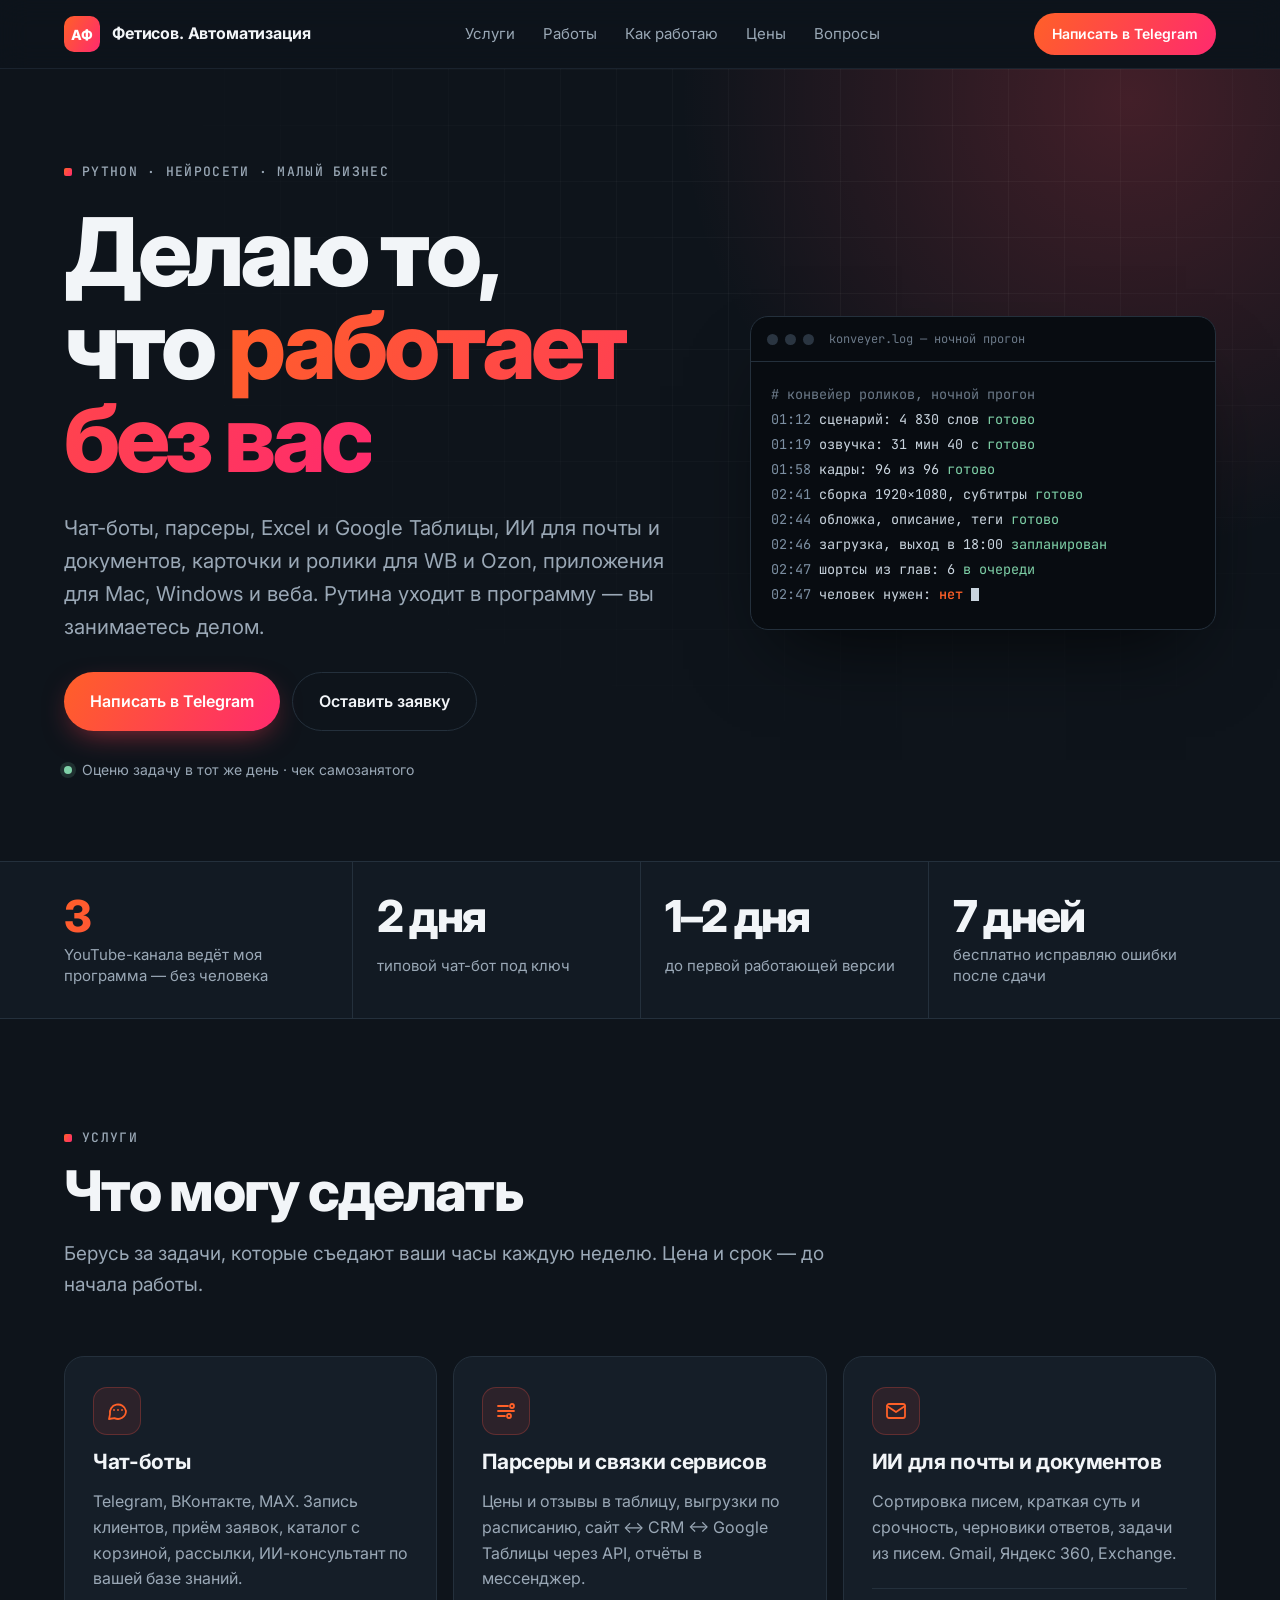
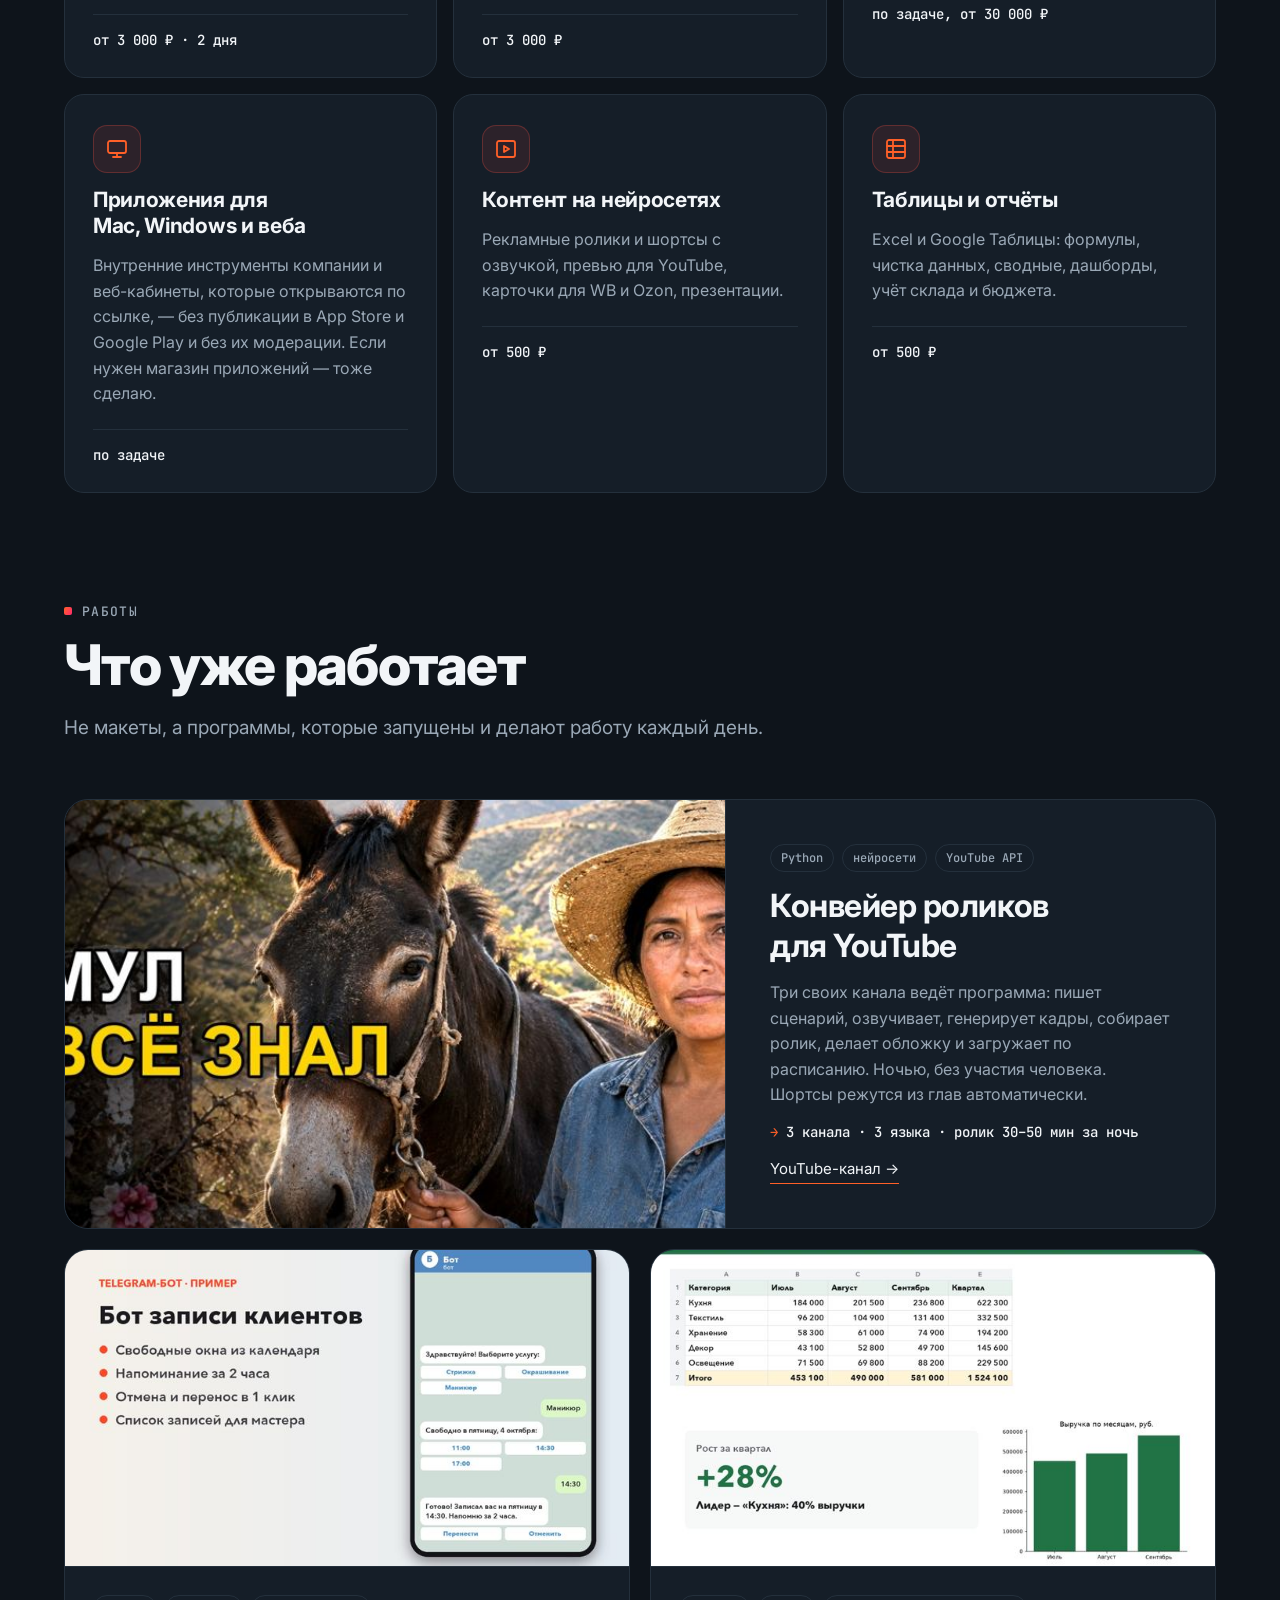
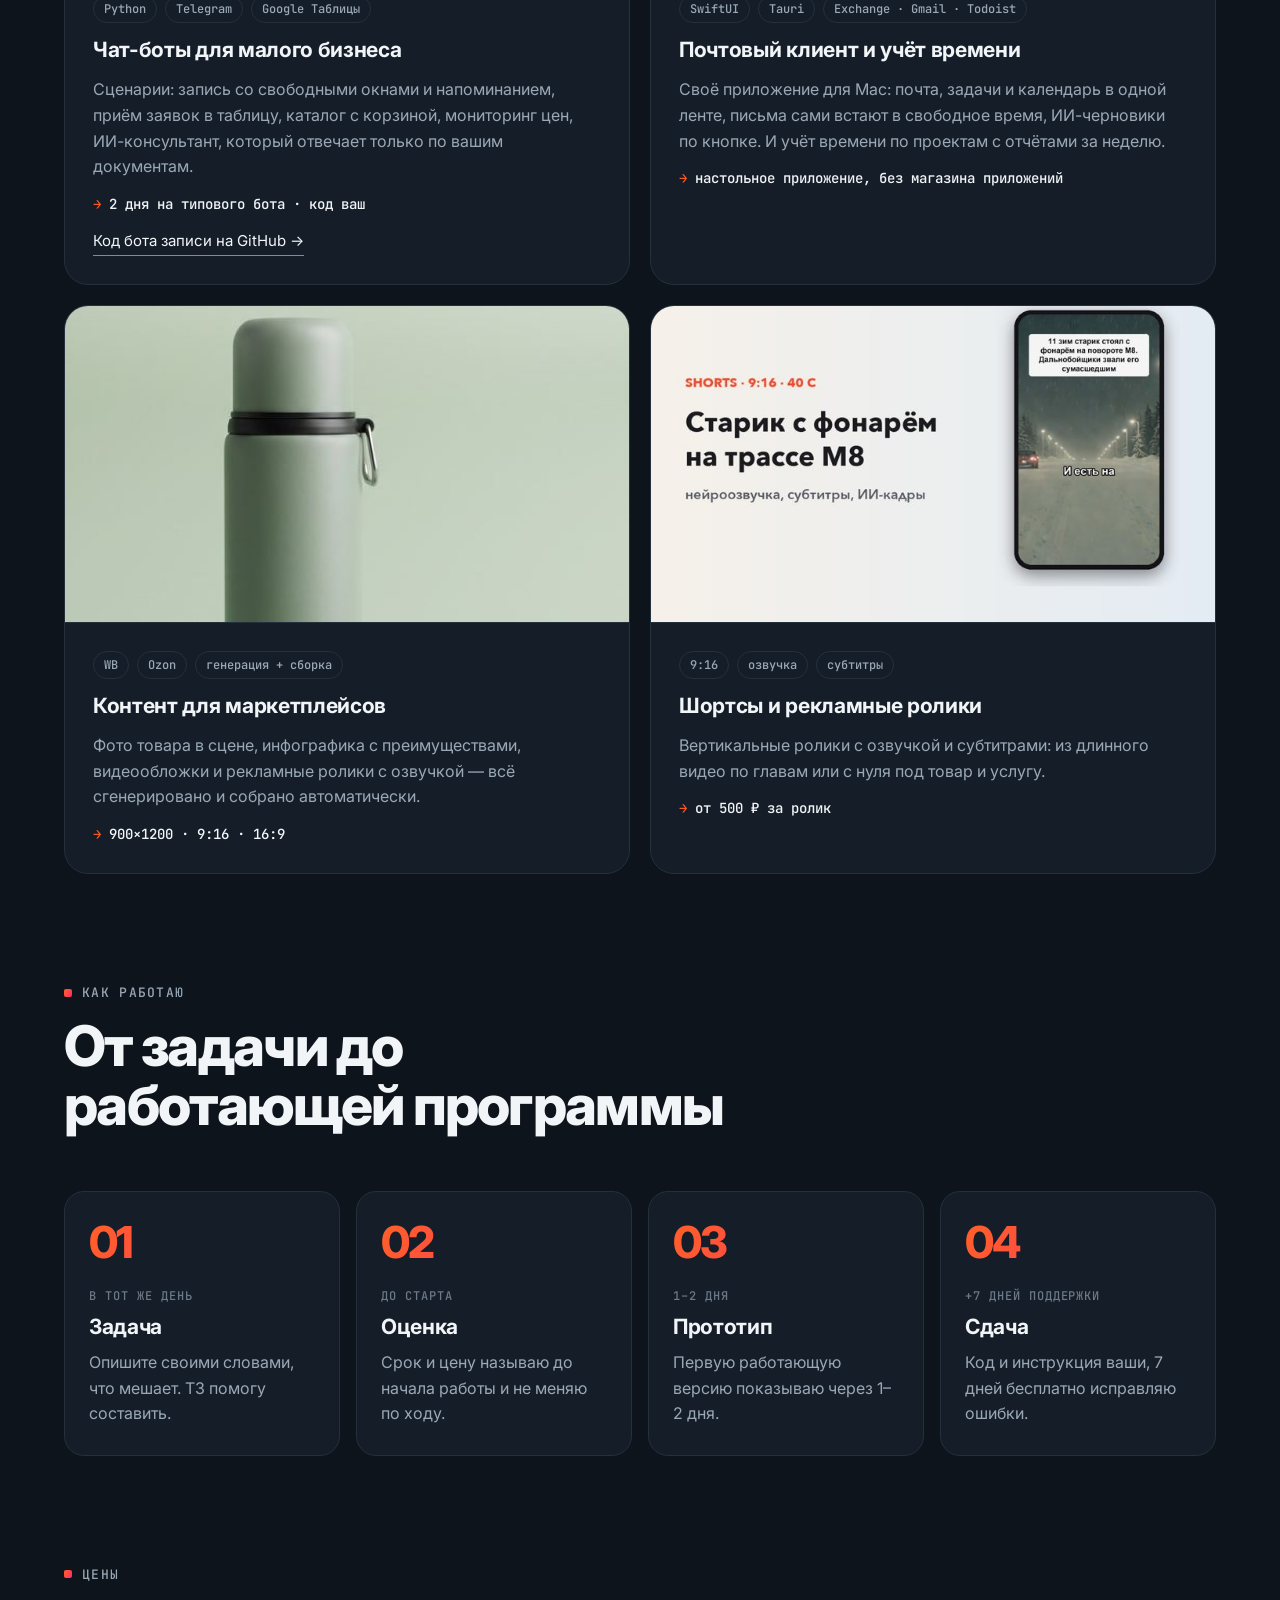
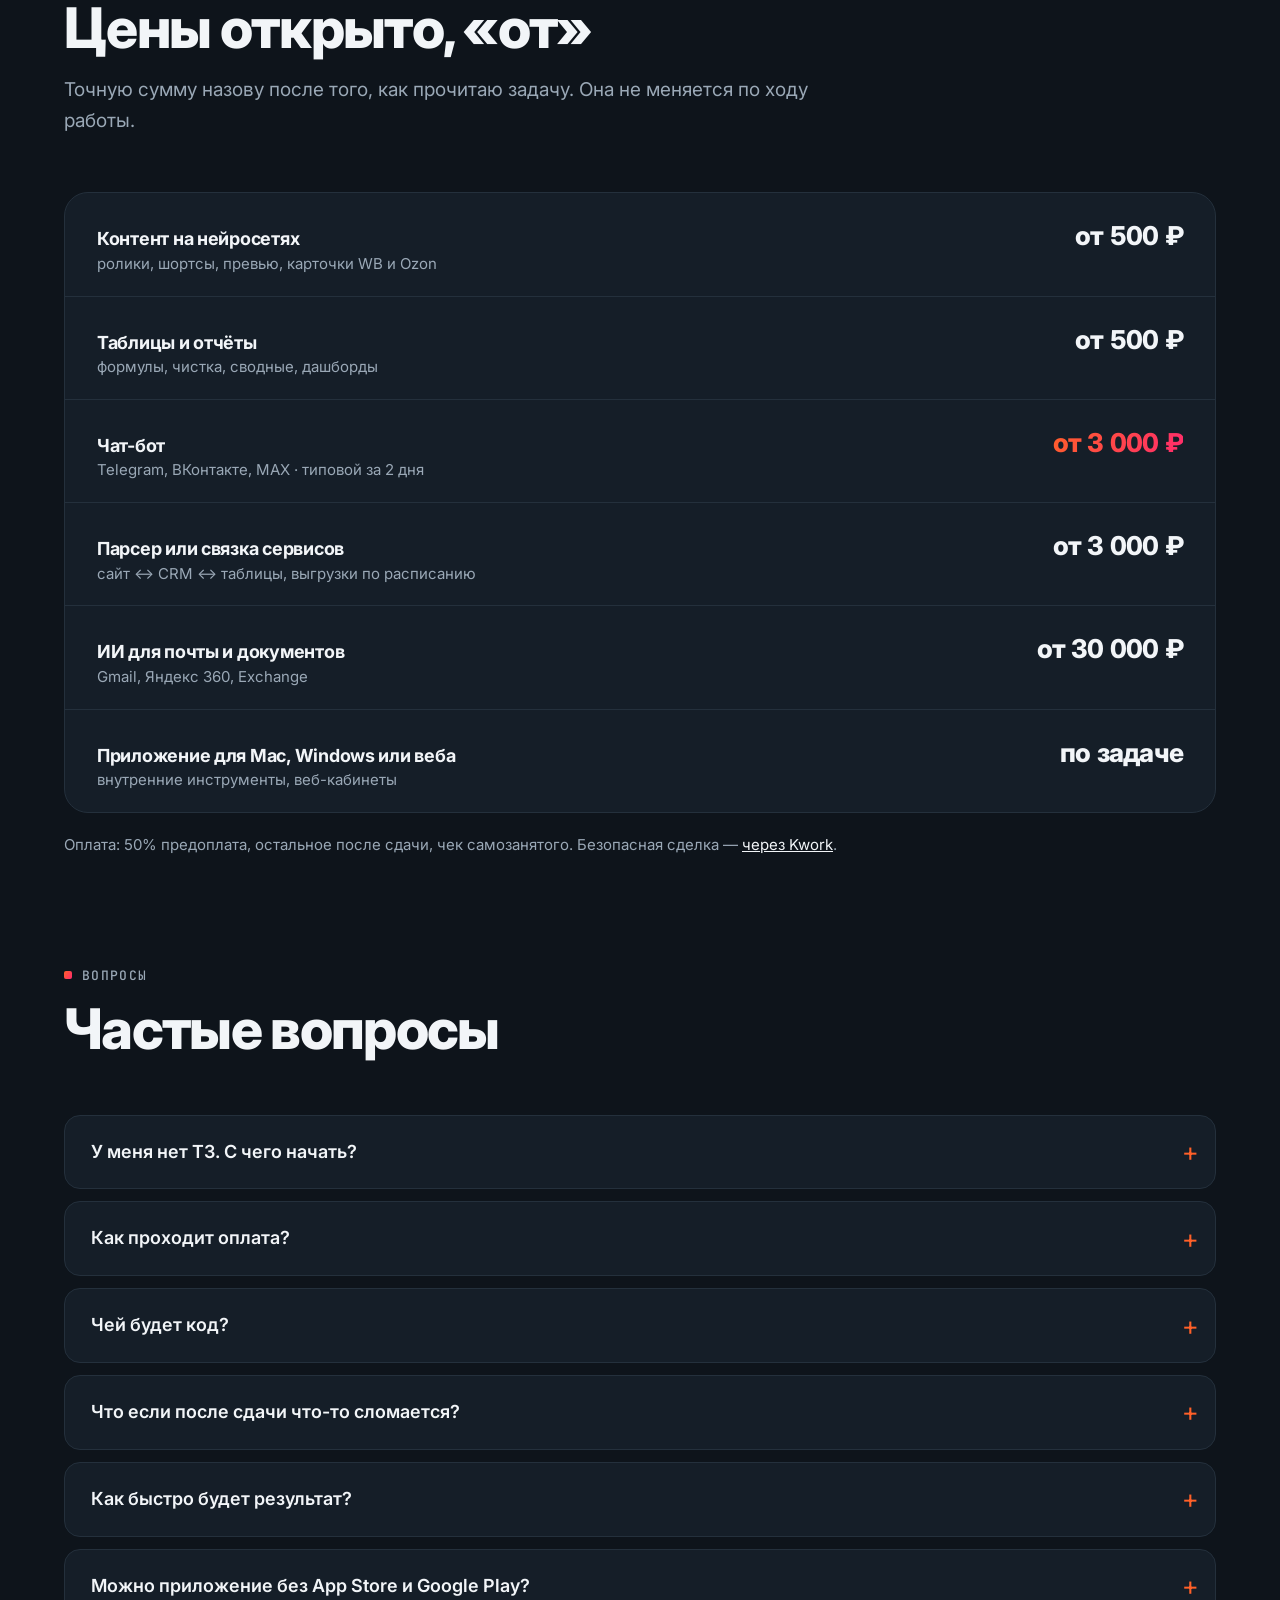
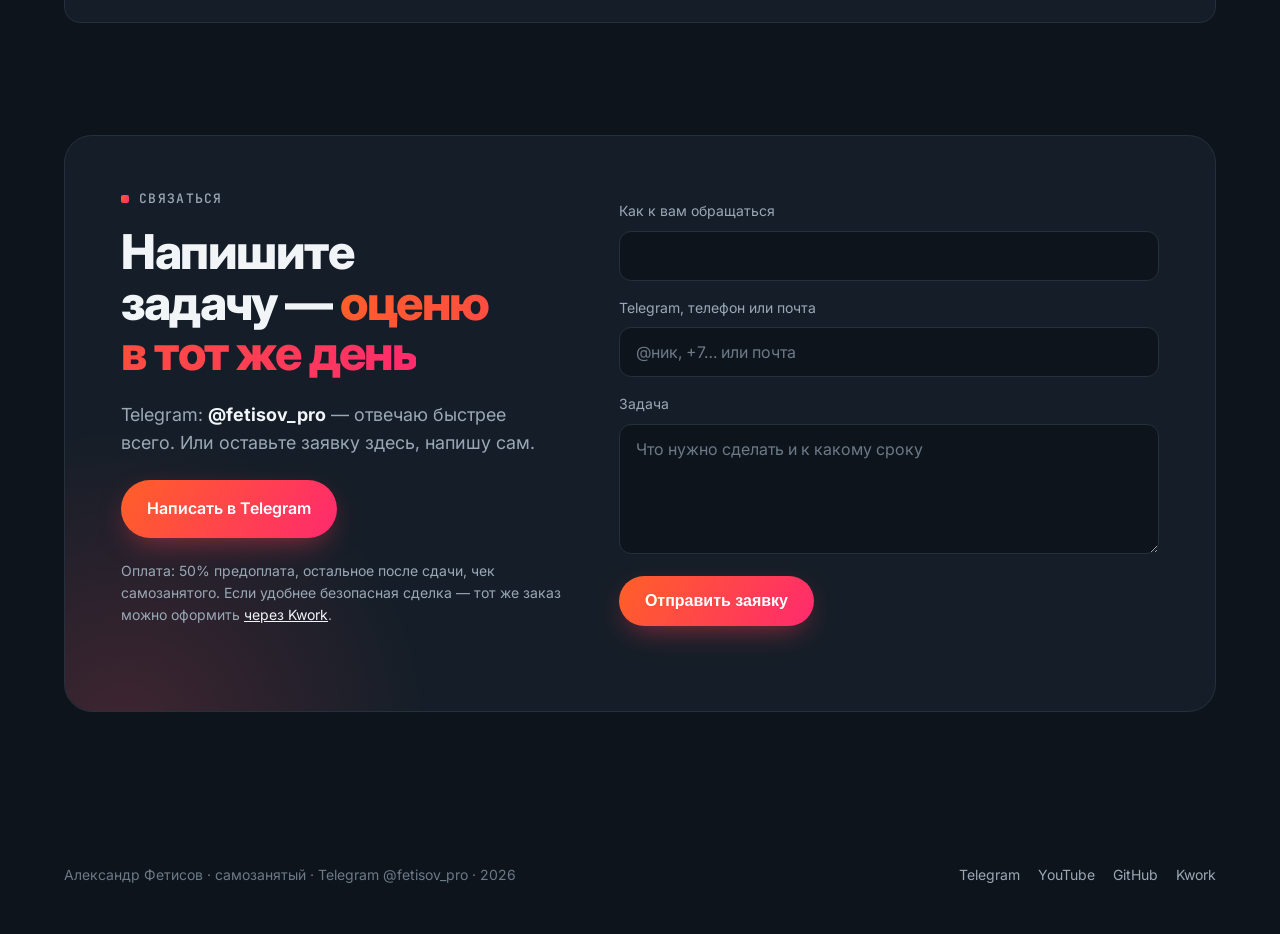
==== commit d7b57dae: "Add files via upload" ====
--- a/index.html
+++ b/index.html
@@ -139,8 +139,8 @@
 .pod-cenami a { color: var(--ink) }
 
 /* FAQ */
-.faq { display: grid; gap: 12px; max-width: 880px }
-.faq details { background: var(--card); border: 1px solid var(--line); border-radius: 16px; padding: 0 26px }
+.faq { display: grid; gap: 12px }
+.faq details { background: var(--card); border: 1px solid var(--line); border-radius: 16px; padding: 0 16px 0 26px }
 .faq summary { list-style: none; cursor: pointer; padding: 22px 0; font-weight: 600; font-size: 18px; display: flex; justify-content: space-between; gap: 16px; align-items: center }
 .faq summary::-webkit-details-marker { display: none }
 .faq summary::after { content: "+"; font-size: 26px; font-weight: 400; color: var(--a1); line-height: 1; transition: transform .2s }
@@ -194,7 +194,7 @@
   .uslugi, .keysy, .shagi { grid-template-columns: 1fr }
   .stroka { padding: 18px 20px; grid-template-columns: 1fr }
   .svyaz { padding: 32px 20px; border-radius: 22px }
-  .faq details { padding: 0 18px }
+  .faq details { padding: 0 10px 0 18px }
   .log pre { font-size: 12px }
   footer a { margin: 0 18px 0 0 }
 }
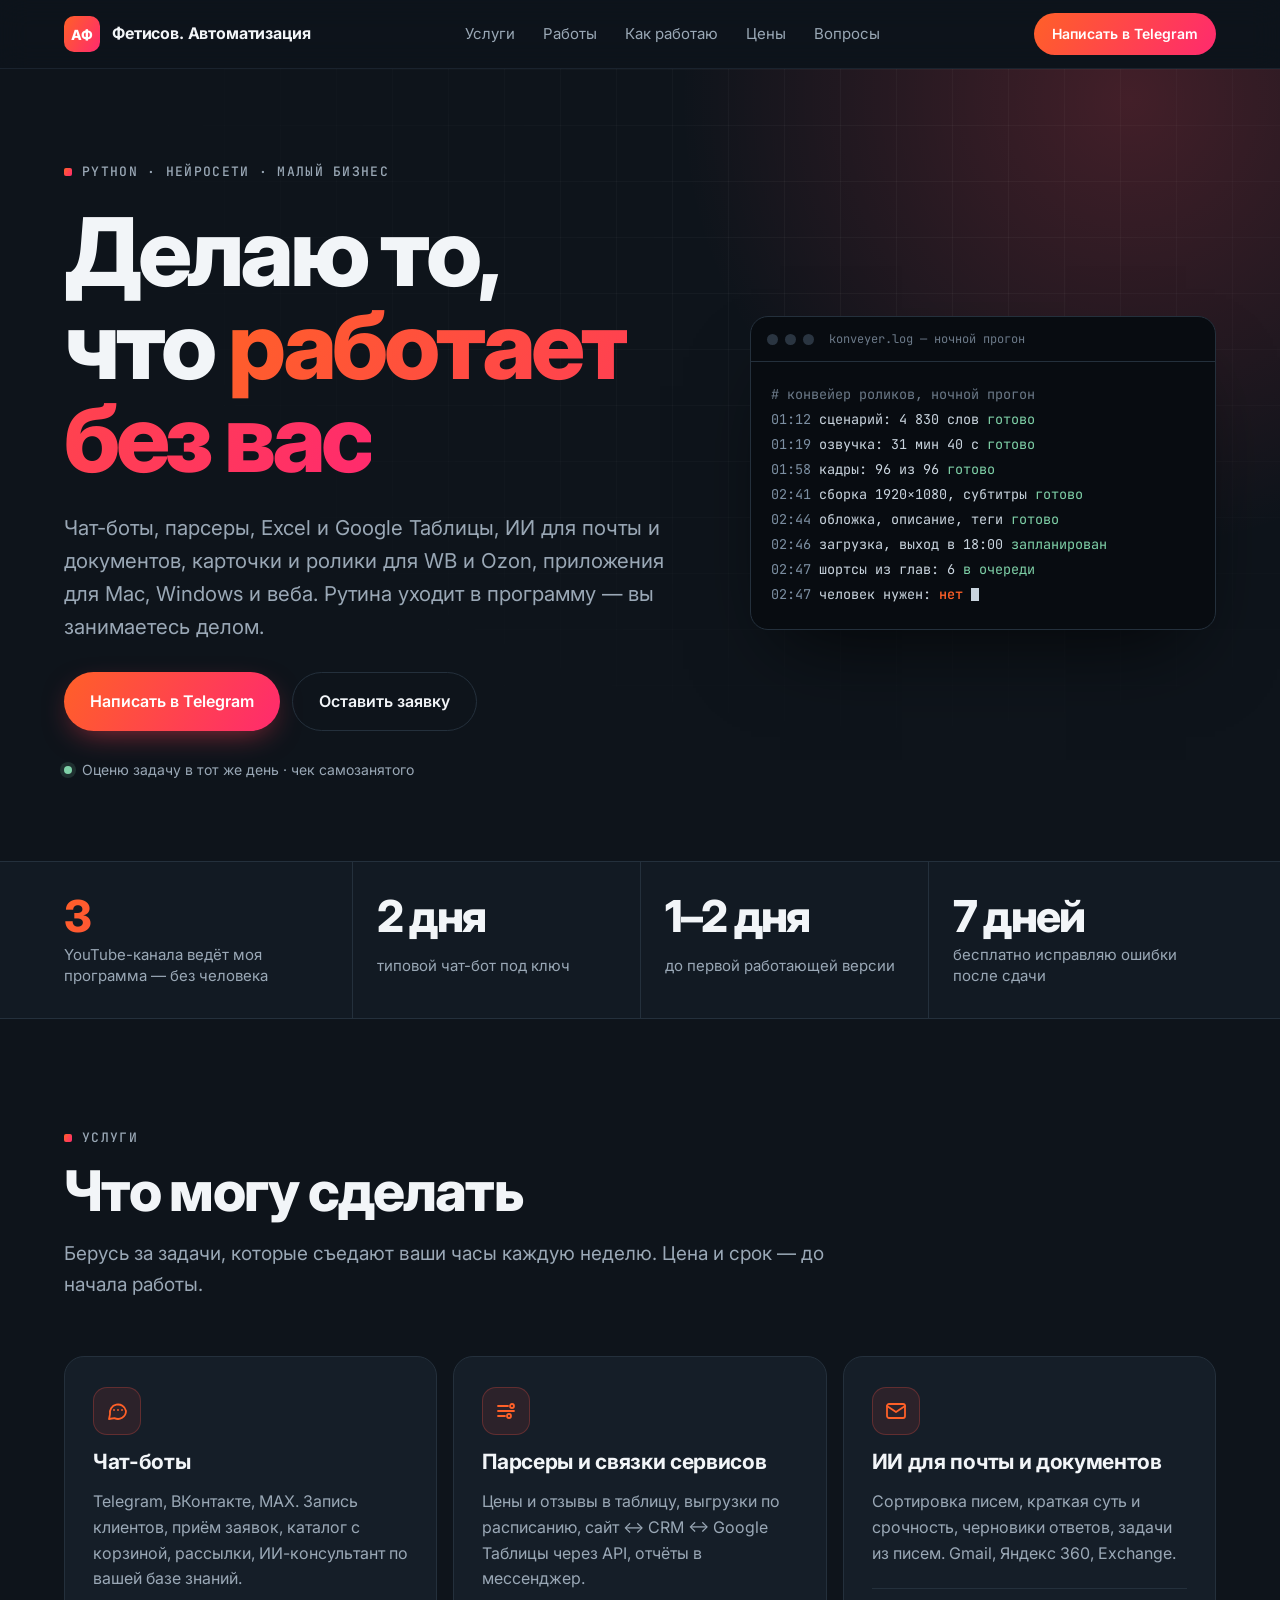
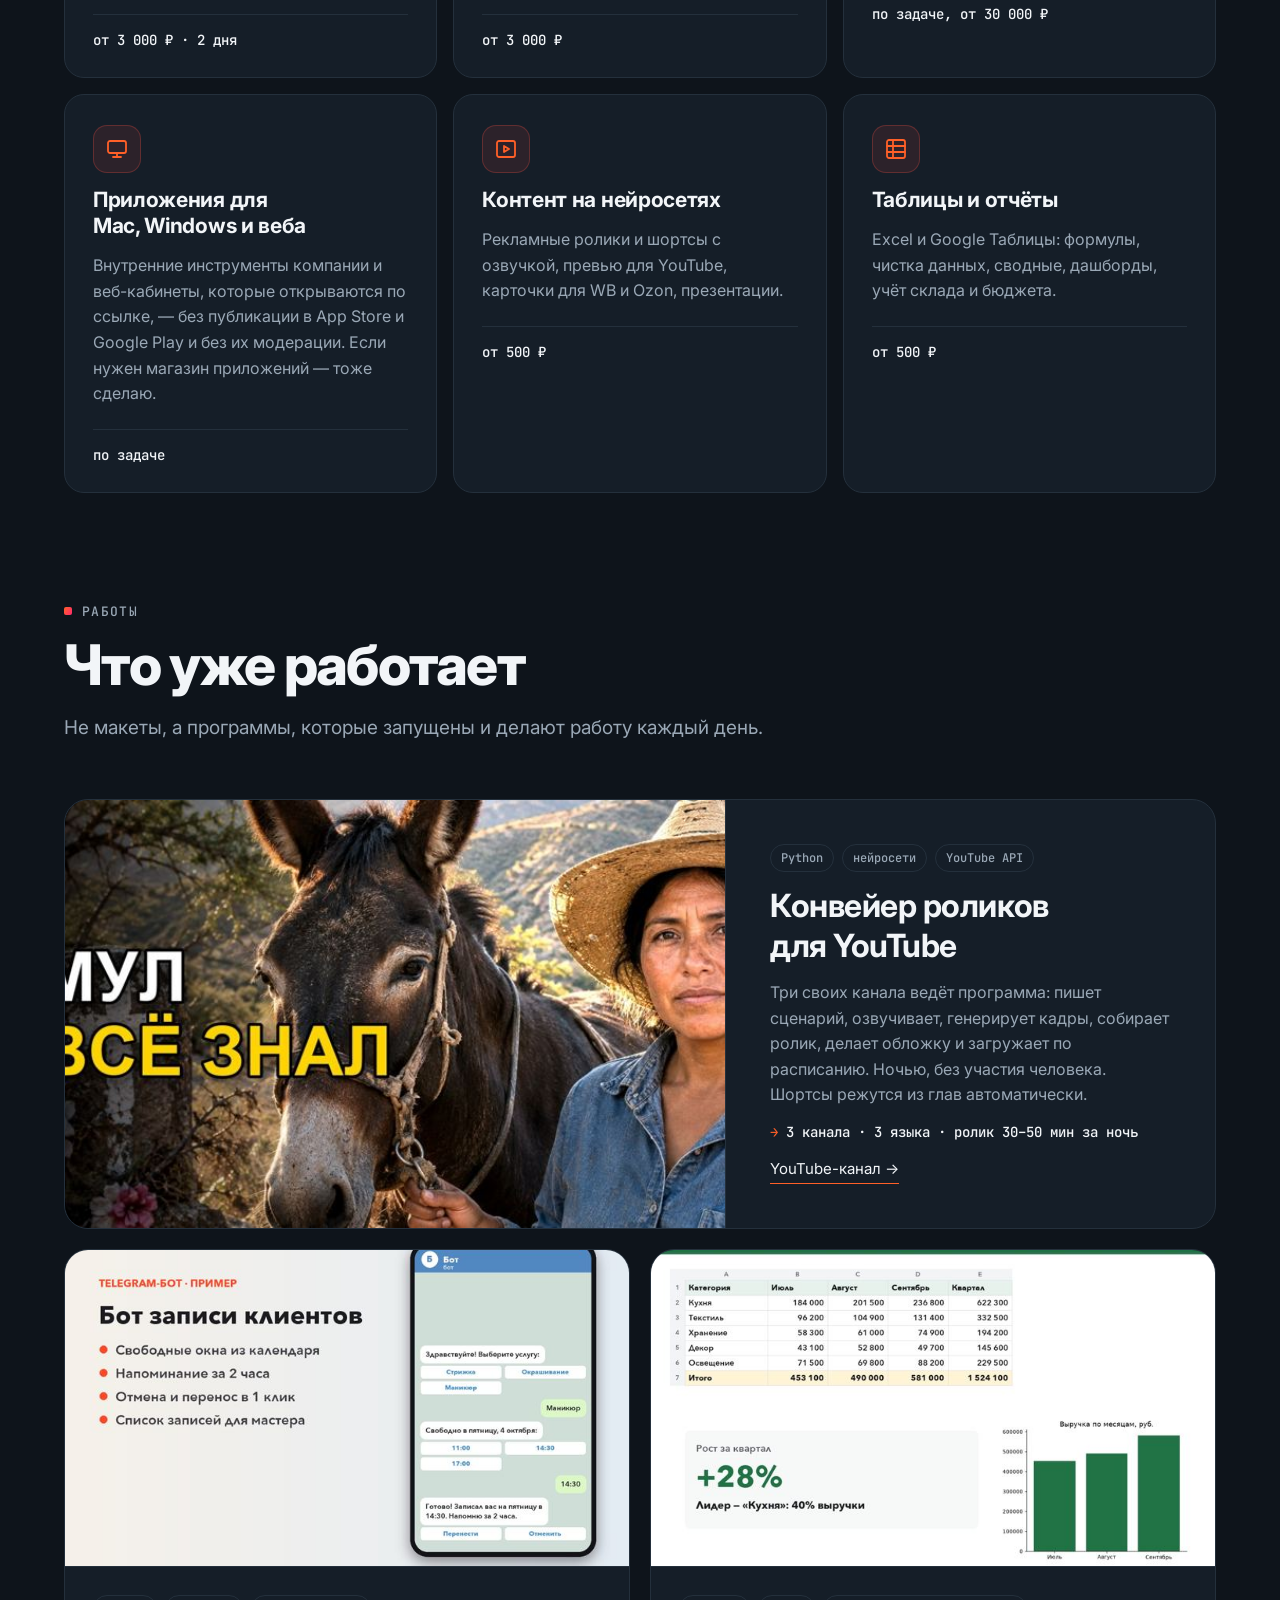
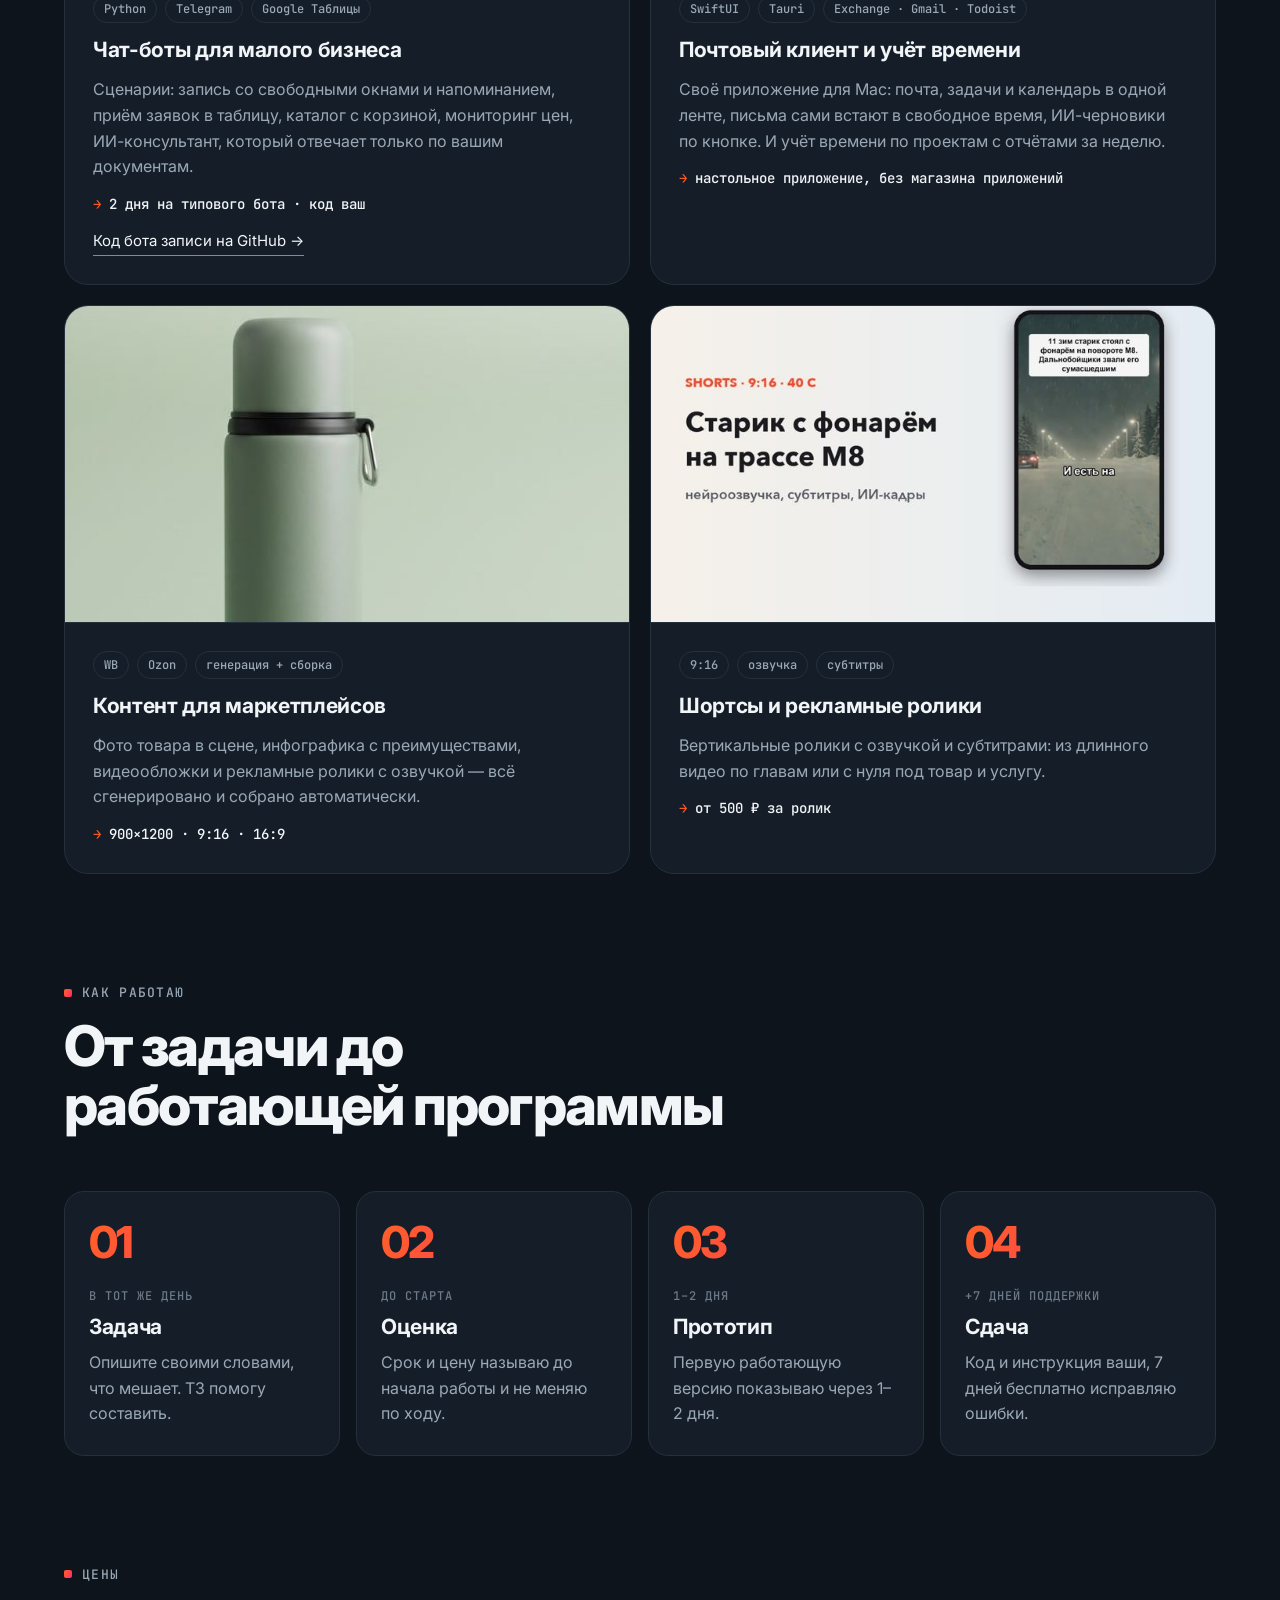
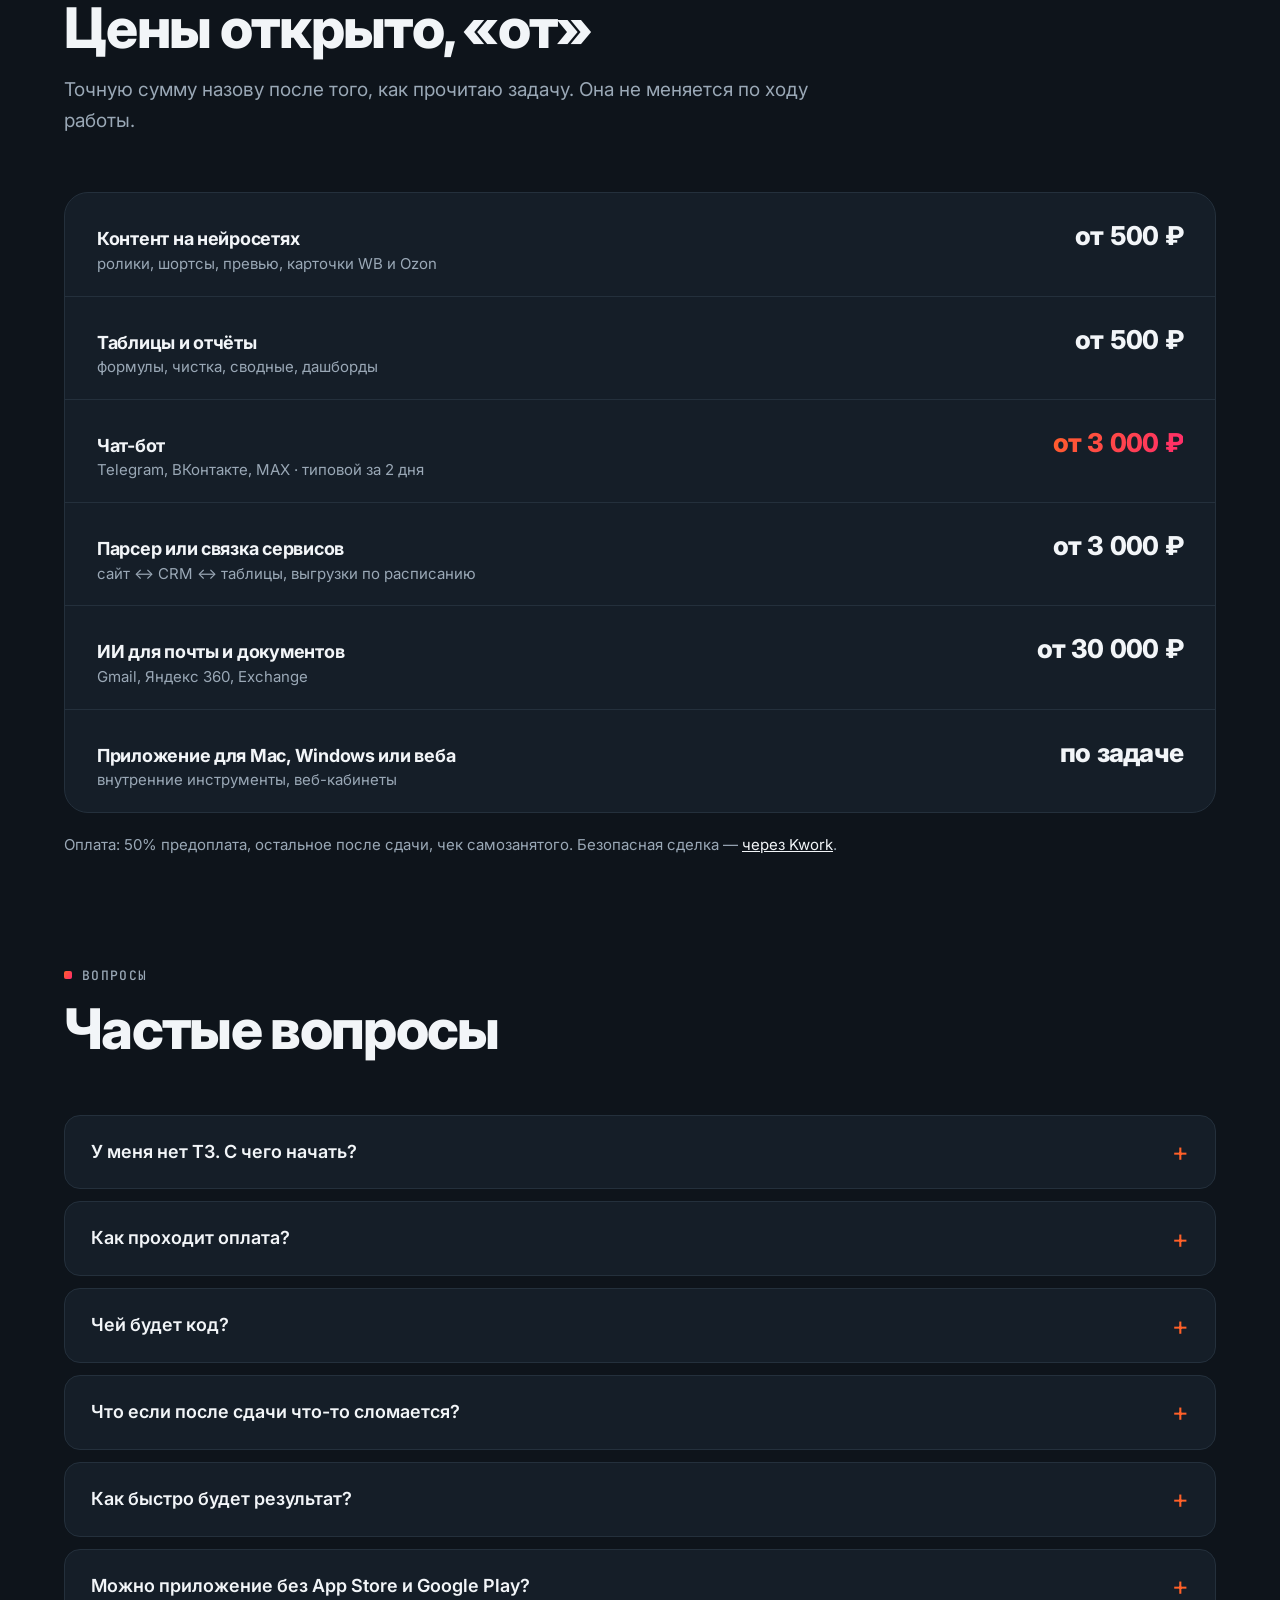
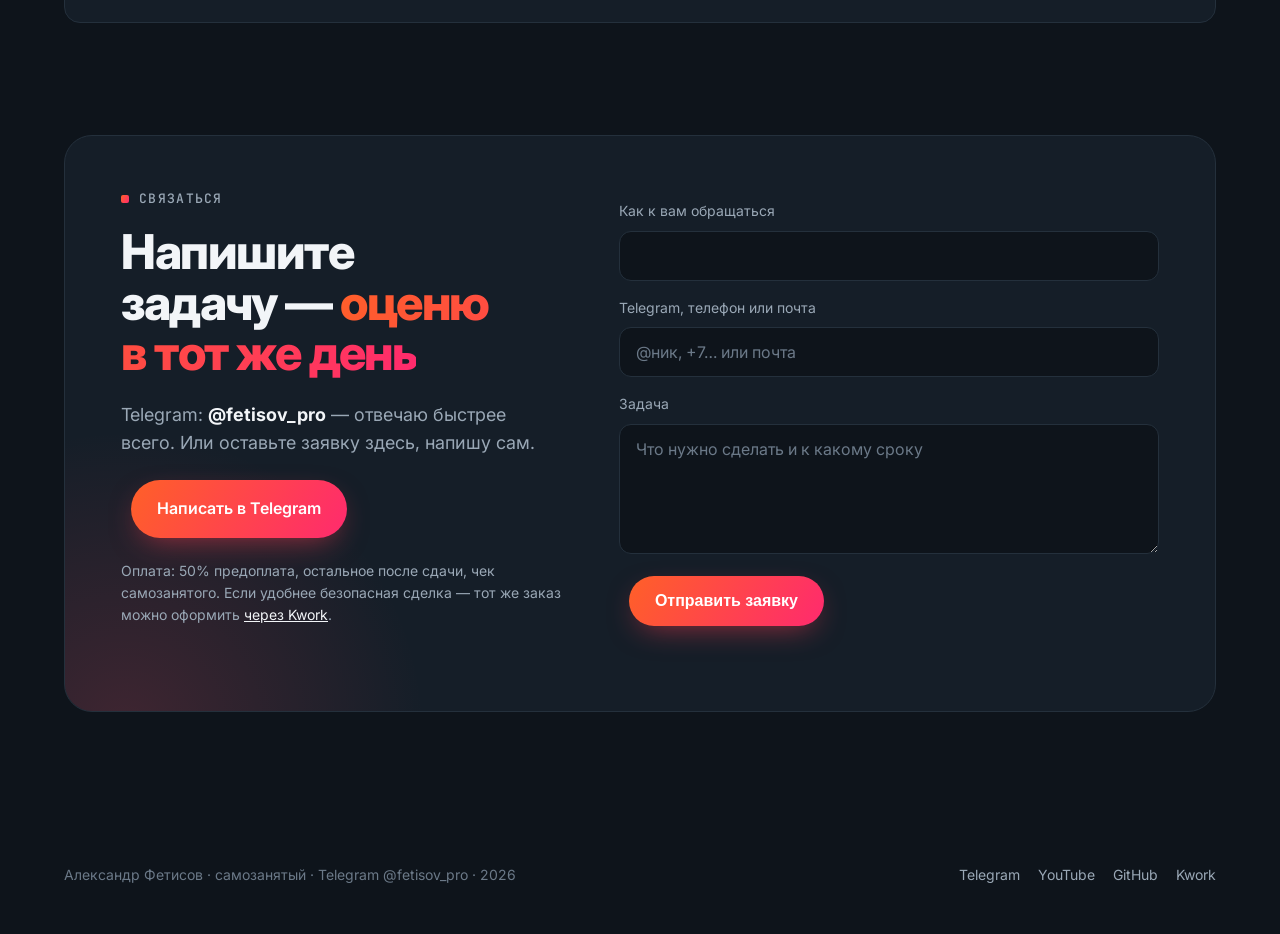
==== commit 234bf120: "Add files via upload" ====
--- a/index.html
+++ b/index.html
@@ -140,7 +140,7 @@
 
 /* FAQ */
 .faq { display: grid; gap: 12px }
-.faq details { background: var(--card); border: 1px solid var(--line); border-radius: 16px; padding: 0 16px 0 26px }
+.faq details { background: var(--card); border: 1px solid var(--line); border-radius: 16px; padding: 0 26px }
 .faq summary { list-style: none; cursor: pointer; padding: 22px 0; font-weight: 600; font-size: 18px; display: flex; justify-content: space-between; gap: 16px; align-items: center }
 .faq summary::-webkit-details-marker { display: none }
 .faq summary::after { content: "+"; font-size: 26px; font-weight: 400; color: var(--a1); line-height: 1; transition: transform .2s }
@@ -154,6 +154,7 @@
 .svyaz > div { position: relative; display: grid; gap: 22px; align-content: start; min-width: 0 }
 .svyaz h2 { font-size: clamp(30px, 4vw, 48px) }
 .svyaz .lid { color: var(--muted); font-size: 18px }
+.svyaz .knopka { margin-left: 10px; justify-self: start }
 .svyaz .lid b { color: var(--ink) }
 .forma { position: relative; display: grid; gap: 8px; min-width: 0 }
 .forma label { font-size: 14px; color: var(--muted); margin-top: 8px }
@@ -194,7 +195,7 @@
   .uslugi, .keysy, .shagi { grid-template-columns: 1fr }
   .stroka { padding: 18px 20px; grid-template-columns: 1fr }
   .svyaz { padding: 32px 20px; border-radius: 22px }
-  .faq details { padding: 0 10px 0 18px }
+  .faq details { padding: 0 18px }
   .log pre { font-size: 12px }
   footer a { margin: 0 18px 0 0 }
 }
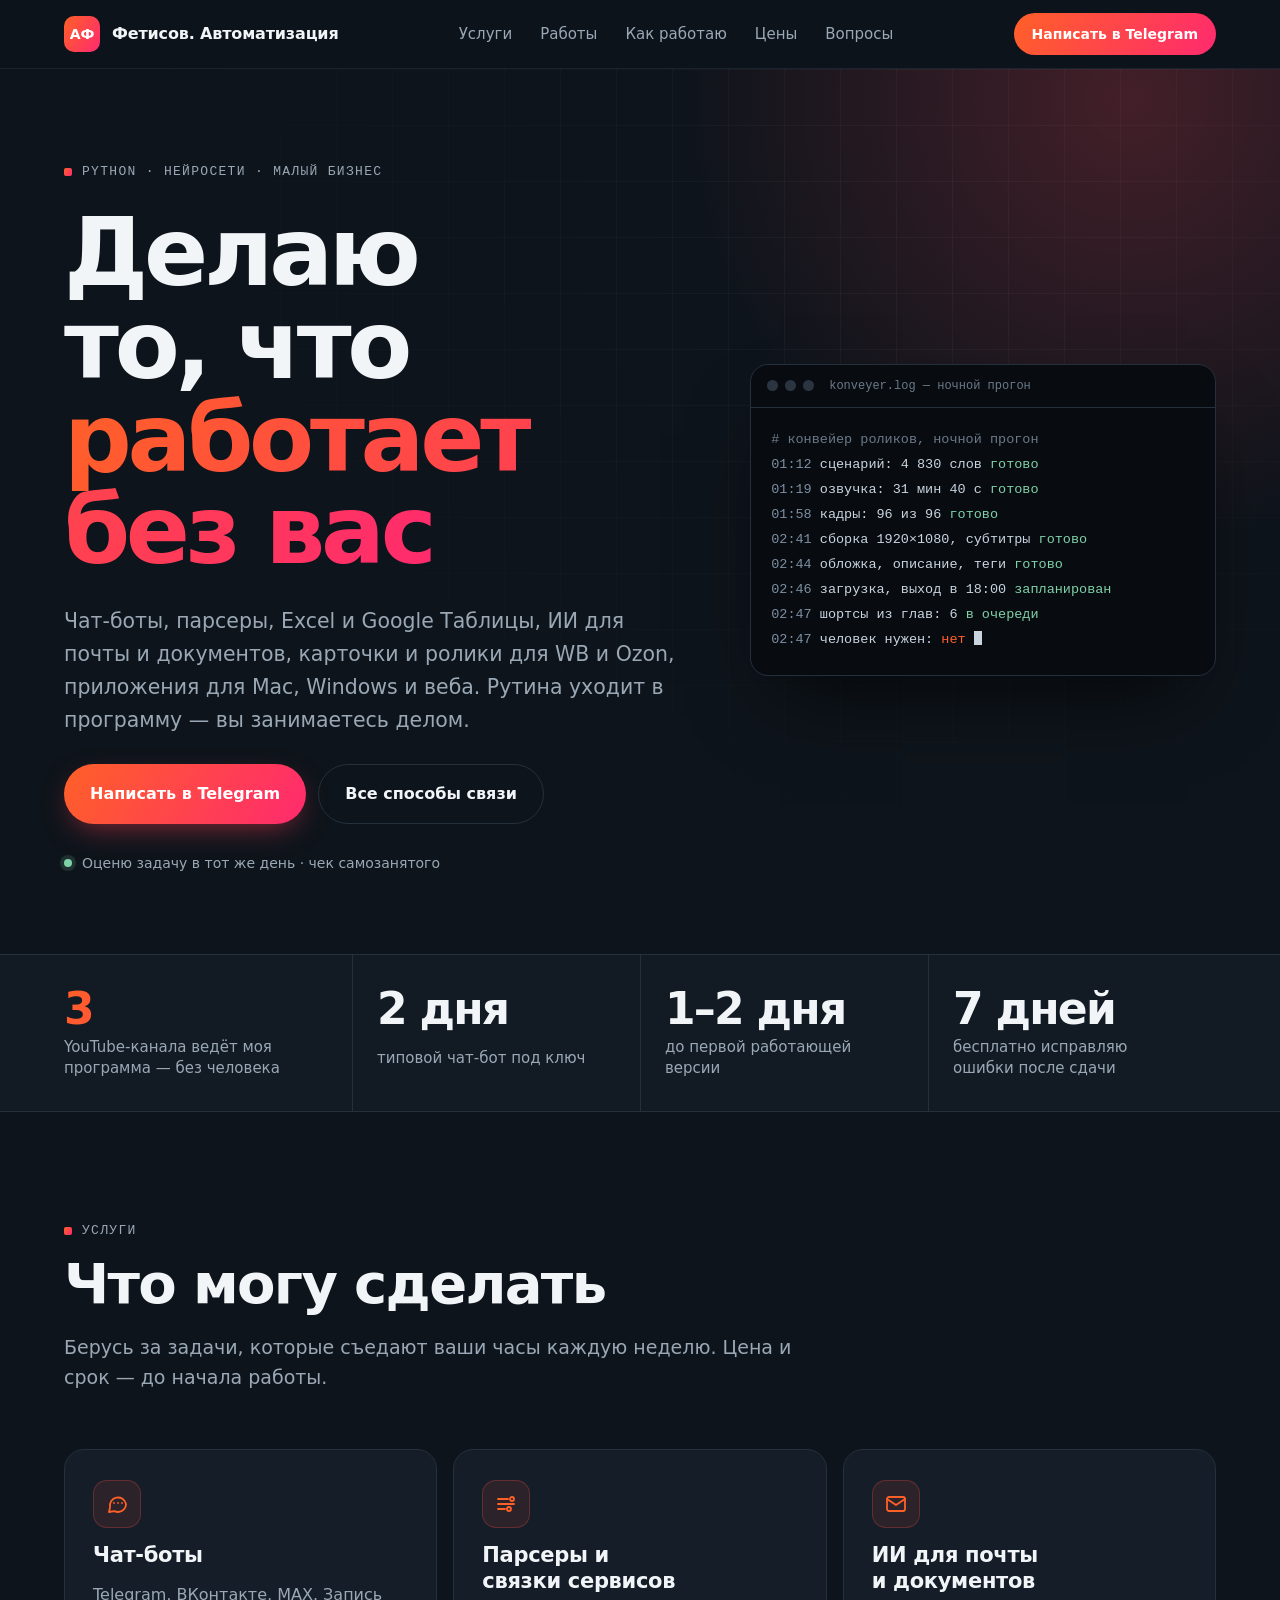
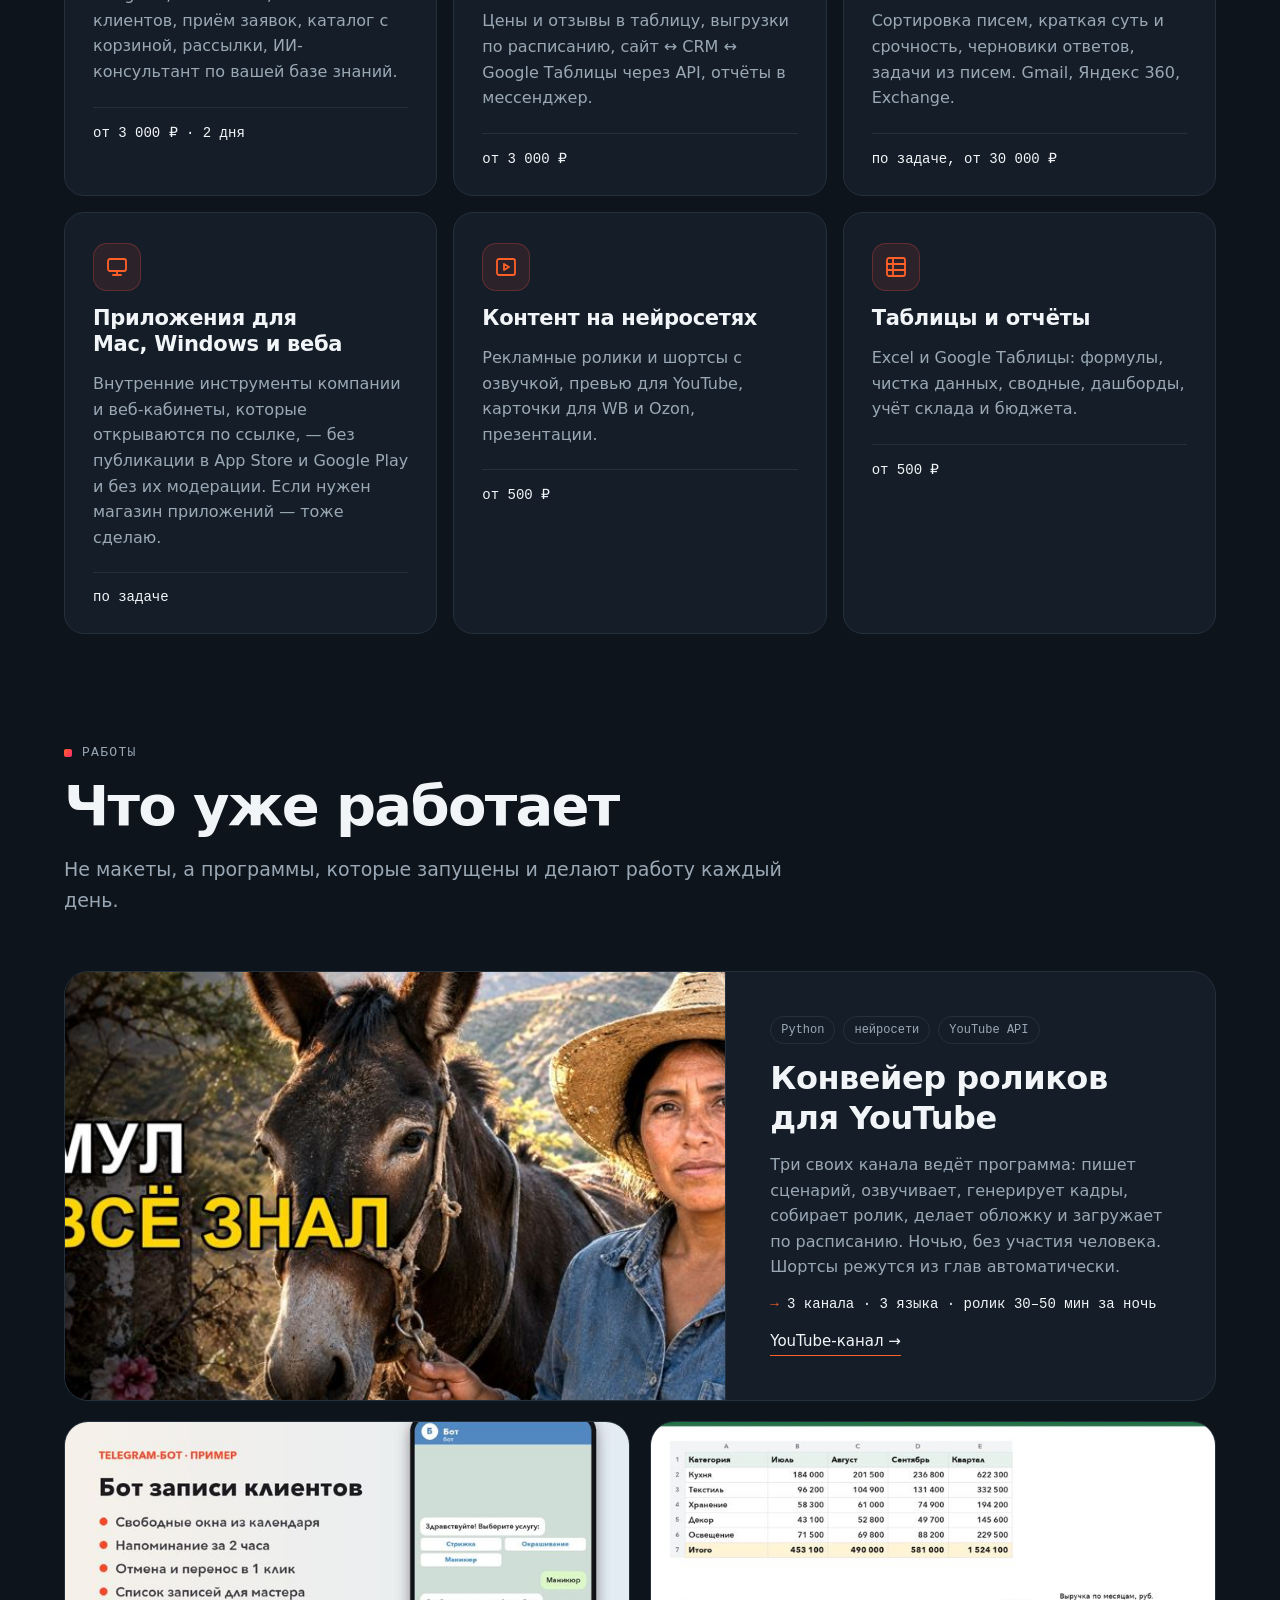
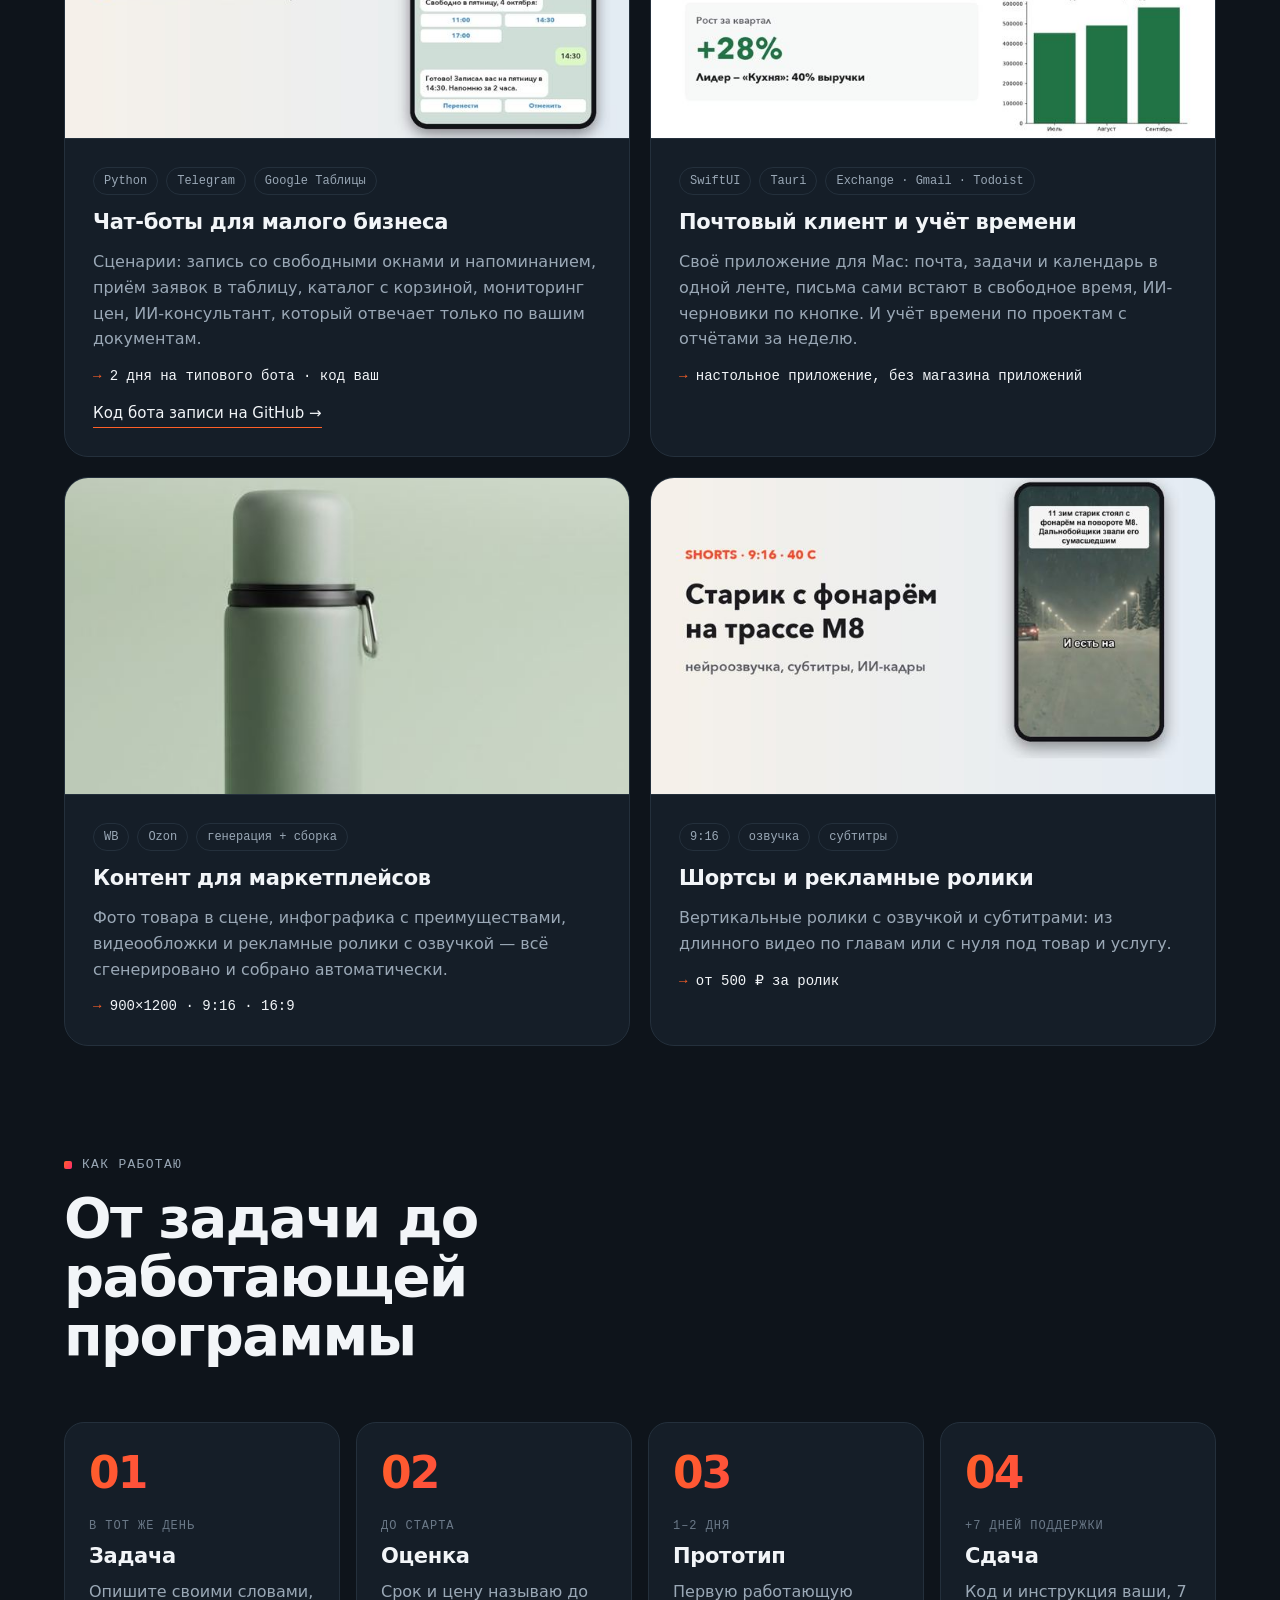
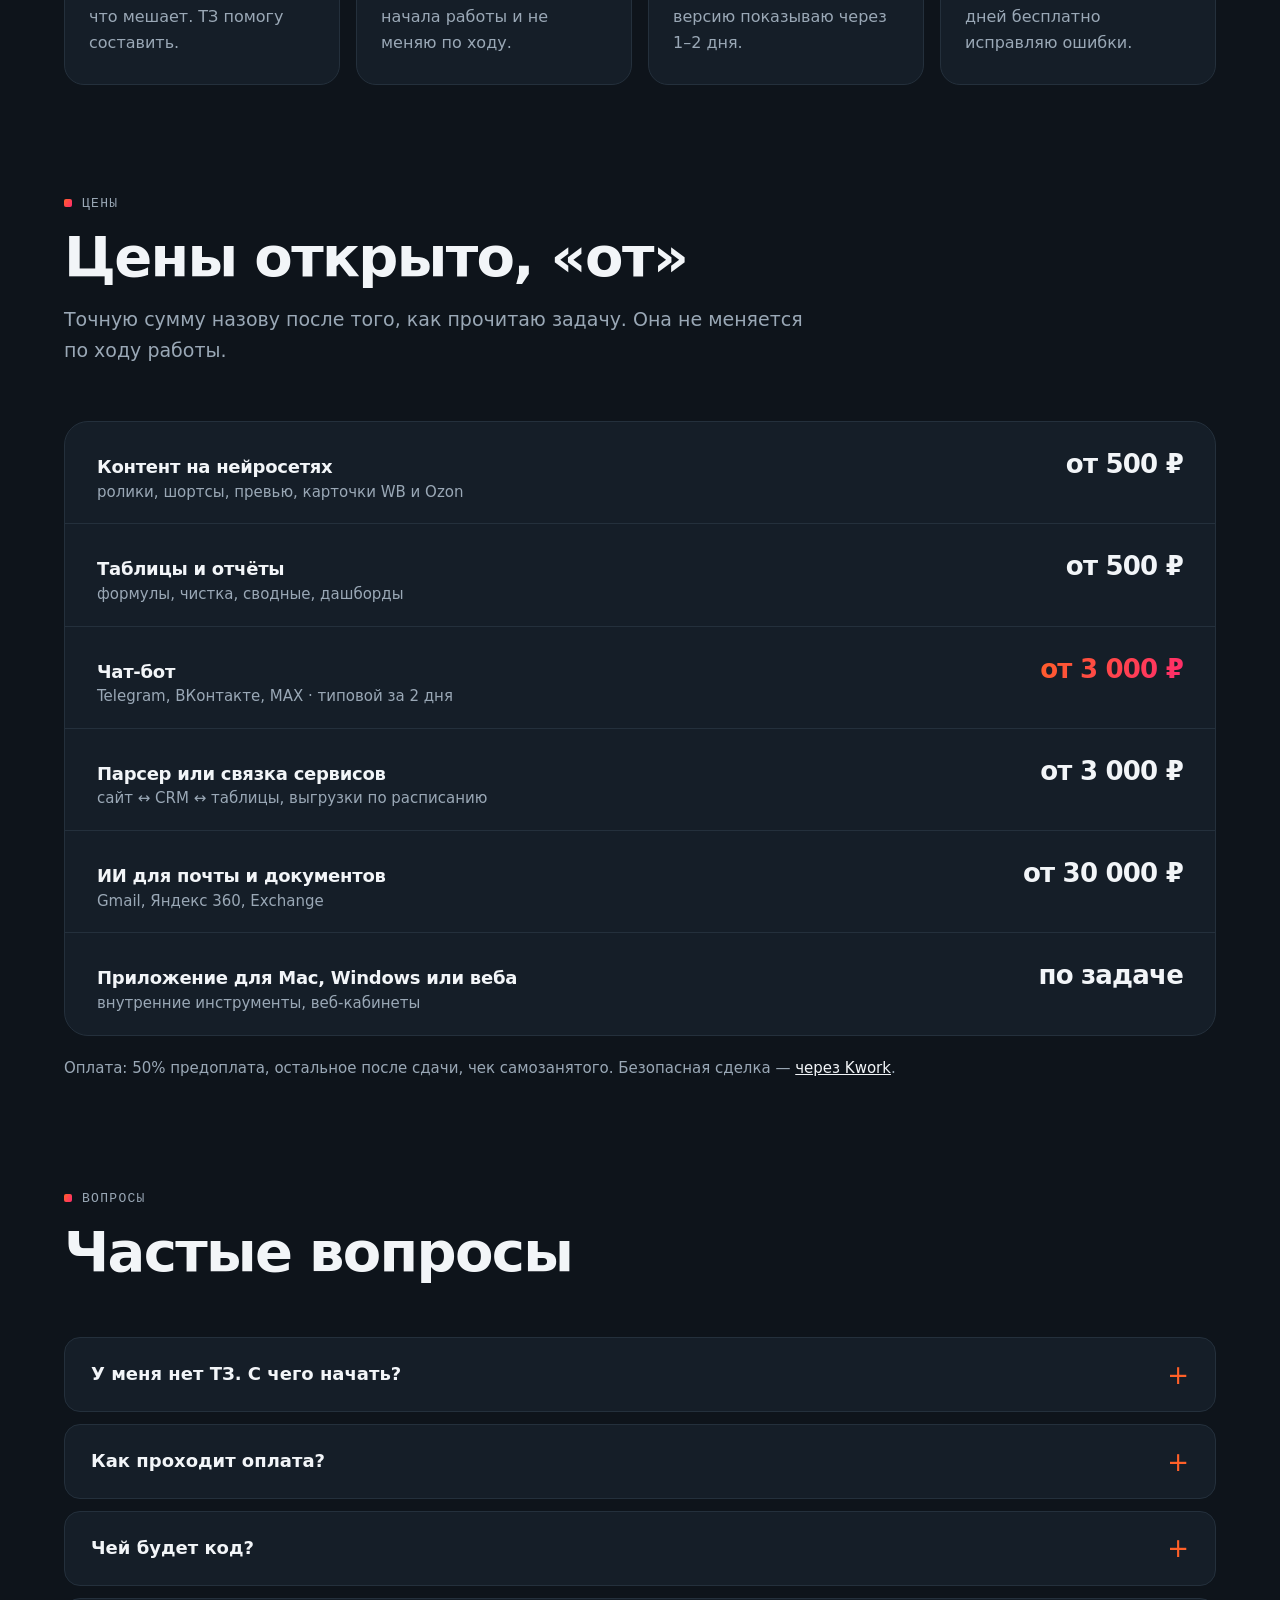
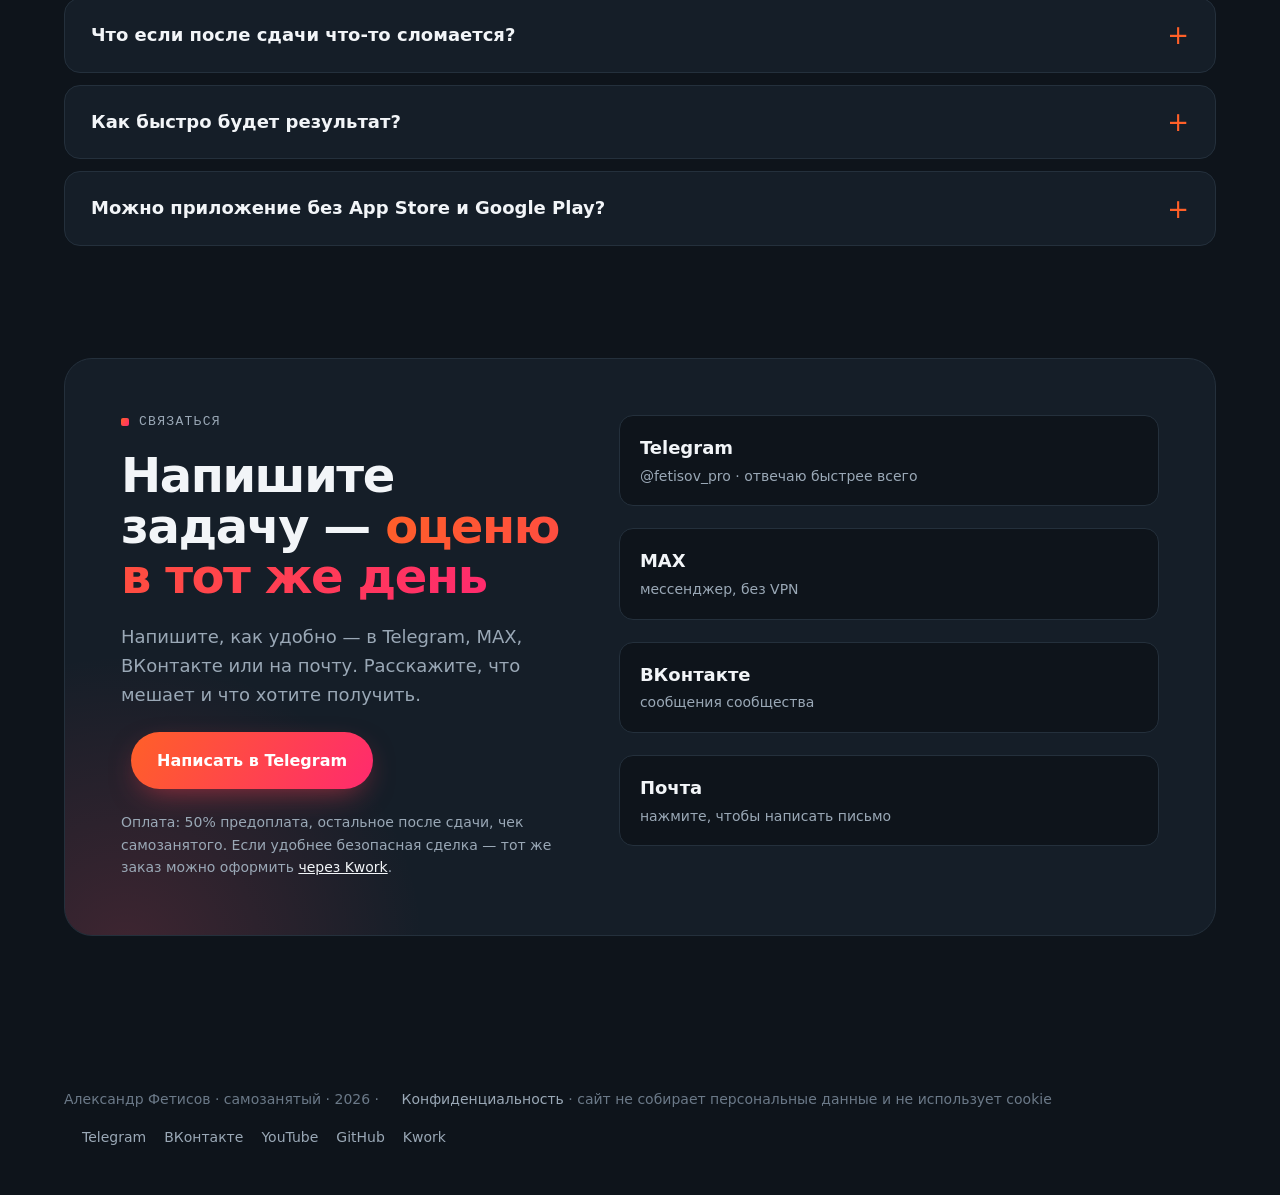
==== commit 3a246cf3: "Add files via upload" ====
--- a/index.html
+++ b/index.html
@@ -17,9 +17,7 @@
 <script type="application/ld+json">
 {"@context":"https://schema.org","@type":"ProfessionalService","name":"Фетисов. Автоматизация","url":"https://agfetisov.ru/","image":"https://agfetisov.ru/img/youtube.jpg","description":"Автоматизация на Python и нейросетях для малого бизнеса: чат-боты, парсеры, таблицы, ИИ для почты и документов, приложения, контент для маркетплейсов.","priceRange":"от 500 ₽","areaServed":"RU","founder":{"@type":"Person","name":"Александр Фетисов"},"sameAs":["https://t.me/fetisov_pro","https://github.com/flexndr","https://www.youtube.com/@agfetisov","https://kwork.ru/user/agfetisov"]}
 </script>
-<link rel="preconnect" href="https://fonts.googleapis.com">
-<link rel="preconnect" href="https://fonts.gstatic.com" crossorigin>
-<link rel="stylesheet" href="https://fonts.googleapis.com/css2?family=Inter:wght@400;500;600;700;800&family=JetBrains+Mono:wght@400;500&display=swap">
+<link rel="stylesheet" href="/fonts/fonts.css">
 <style>
 :root {
   --bg: #0e141b; --bg2: #121a23; --card: #151e28; --card2: #1a2531; --ink: #f2f5f8; --muted: #9aa8b6; --dim: #6b7988; --line: #24303c;
@@ -156,12 +154,10 @@
 .svyaz .lid { color: var(--muted); font-size: 18px }
 .svyaz .knopka { margin-left: 10px; justify-self: start }
 .svyaz .lid b { color: var(--ink) }
-.forma { position: relative; display: grid; gap: 8px; min-width: 0 }
-.forma label { font-size: 14px; color: var(--muted); margin-top: 8px }
-.forma input, .forma textarea { font: 16px var(--f); color: var(--ink); background: var(--bg); border: 1px solid var(--line); border-radius: 12px; padding: 14px 16px; width: 100%; transition: border-color .2s }
-.forma input::placeholder, .forma textarea::placeholder { color: var(--dim) }
-.forma input:focus-visible, .forma textarea:focus-visible { outline: none; border-color: var(--a1); box-shadow: 0 0 0 3px rgba(255, 96, 40, .2) }
-.forma .knopka { margin-top: 14px; justify-self: start }
+.kanaly { position: relative; display: grid; gap: 12px; align-content: start; min-width: 0 }
+.kanal { display: grid; gap: 2px; padding: 18px 20px; background: var(--bg); border: 1px solid var(--line); border-radius: 14px; color: var(--ink); text-decoration: none; transition: border-color .15s }
+.kanal:hover { border-color: var(--a1) }
+.kanal b { font-size: 18px } .kanal span { color: var(--muted); font-size: 14px }
 .lovushka { position: absolute; left: -9999px; width: 1px; height: 1px }
 .f-status { font-size: 15px; min-height: 1.4em }
 .melko { font-size: 14px; color: var(--muted) }
@@ -205,17 +201,6 @@
 <link rel="icon" href="/favicon.ico" sizes="any">
 <link rel="icon" type="image/png" href="/icon-192.png">
 <link rel="apple-touch-icon" href="/apple-touch-icon.png">
-<!-- Yandex.Metrika counter -->
-<script type="text/javascript">
-(function(m,e,t,r,i,k,a){m[i]=m[i]||function(){(m[i].a=m[i].a||[]).push(arguments)};
-m[i].l=1*new Date();for(var j=0;j<document.scripts.length;j++){if(document.scripts[j].src===r){return;}}
-k=e.createElement(t),a=e.getElementsByTagName(t)[0],k.async=1,k.src=r,a.parentNode.insertBefore(k,a)})
-(window,document,"script","https://mc.yandex.ru/metrika/tag.js","ym");
-ym(113325902,"init",{clickmap:true,trackLinks:true,accurateTrackBounce:true,webvisor:true});
-document.addEventListener('click',function(e){var a=e.target.closest&&e.target.closest('a[href*="t.me/"]');if(a)ym(113325902,'reachGoal','telegram');});
-</script>
-<noscript><div><img src="https://mc.yandex.ru/watch/113325902" style="position:absolute;left:-9999px;" alt=""></div></noscript>
-<!-- /Yandex.Metrika counter -->
 </head>
 <body>
 <!-- ПРЕВЬЮ: картинки идут из img/. При выкладке заменить "img/" на "img/". -->
@@ -234,7 +219,7 @@
       <span class="metka">Python · нейросети · малый бизнес</span>
       <h1>Делаю то, что <span class="grad">работает без вас</span></h1>
       <p class="podzag">Чат-боты, парсеры, Excel и Google Таблицы, ИИ для почты и документов, карточки и ролики для WB и Ozon, приложения для Mac, Windows и веба. Рутина уходит в программу — вы занимаетесь делом.</p>
-      <div class="knopki"><a class="knopka" href="https://t.me/fetisov_pro">Написать в Telegram</a><a class="knopka vtor" href="#svyaz">Оставить заявку</a></div>
+      <div class="knopki"><a class="knopka" href="https://t.me/fetisov_pro">Написать в Telegram</a><a class="knopka vtor" href="#svyaz">Все способы связи</a></div>
       <span class="status"><b></b>Оценю задачу в тот же день · чек самозанятого</span>
     </div>
     <figure class="log" aria-label="Пример журнала ночного конвейера">
@@ -377,21 +362,16 @@
       <div>
         <span class="metka">Связаться</span>
         <h2>Напишите задачу — <span class="grad">оценю в тот же день</span></h2>
-        <p class="lid">Telegram: <b>@fetisov_pro</b> — отвечаю быстрее всего. Или оставьте заявку здесь, напишу сам.</p>
+        <p class="lid">Напишите, как удобно — в Telegram, MAX, ВКонтакте или на почту. Расскажите, что мешает и что хотите получить.</p>
         <div class="knopki"><a class="knopka" href="https://t.me/fetisov_pro">Написать в Telegram</a></div>
         <p class="melko">Оплата: 50% предоплата, остальное после сдачи, чек самозанятого. Если удобнее безопасная сделка — тот же заказ можно оформить <a href="https://kwork.ru/user/agfetisov">через Kwork</a>.</p>
       </div>
-      <form id="forma" class="forma" novalidate>
-        <label for="f-imya">Как к вам обращаться</label>
-        <input id="f-imya" name="imya" autocomplete="name" maxlength="80">
-        <label for="f-svyaz">Telegram, телефон или почта</label>
-        <input id="f-svyaz" name="svyaz" required maxlength="120" placeholder="@ник, +7… или почта">
-        <label for="f-zadacha">Задача</label>
-        <textarea id="f-zadacha" name="zadacha" required rows="5" maxlength="3000" placeholder="Что нужно сделать и к какому сроку"></textarea>
-        <input class="lovushka" id="f-sait" name="_gotcha" tabindex="-1" autocomplete="off" aria-hidden="true">
-        <button class="knopka" type="submit" id="f-otpravit">Отправить заявку</button>
-        <p class="f-status" id="f-status" role="status"></p>
-      </form>
+      <div class="kanaly">
+        <a class="kanal" href="https://t.me/fetisov_pro" rel="noopener"><b>Telegram</b><span>@fetisov_pro · отвечаю быстрее всего</span></a>
+        <a class="kanal" id="k-max" href="https://web.max.ru/133047857" rel="noopener"><b>MAX</b><span>мессенджер, без VPN</span></a>
+        <a class="kanal" href="https://vk.me/agfetisov" rel="noopener"><b>ВКонтакте</b><span>сообщения сообщества</span></a>
+        <a class="kanal" id="k-pochta" href="#" data-u="flexndr+rabota" data-d="gmail.com"><b>Почта</b><span>нажмите, чтобы написать письмо</span></a>
+      </div>
     </div>
   </div>
 </section>
@@ -399,24 +379,16 @@
 
 <footer>
   <div class="wrap">
-    <span>Александр Фетисов · самозанятый · Telegram @fetisov_pro · 2026</span>
-    <span><a href="https://t.me/fetisov_pro">Telegram</a><a href="https://www.youtube.com/@agfetisov">YouTube</a><a href="https://github.com/flexndr">GitHub</a><a href="https://kwork.ru/user/agfetisov">Kwork</a></span>
+    <span>Александр Фетисов · самозанятый · 2026 · <a href="/privacy.html">Конфиденциальность</a> · сайт не собирает персональные данные и не использует cookie</span>
+    <span><a href="https://t.me/fetisov_pro">Telegram</a><a href="https://vk.ru/agfetisov">ВКонтакте</a><a href="https://www.youtube.com/@agfetisov">YouTube</a><a href="https://github.com/flexndr">GitHub</a><a href="https://kwork.ru/user/agfetisov">Kwork</a></span>
   </div>
 </footer>
 <script>
-(function () {
-  var f = document.getElementById('forma'), st = document.getElementById('f-status'), kn = document.getElementById('f-otpravit');
-  f.addEventListener('submit', function (e) {
-    e.preventDefault();
-    var d = { 'Имя': f.imya.value.trim(), 'Контакт': f.svyaz.value.trim(), 'Задача': f.zadacha.value.trim(), _gotcha: f._gotcha.value, _subject: 'Заявка с сайта agfetisov' };
-    if (!d['Контакт'] || !d['Задача']) { st.textContent = 'Укажите контакт и задачу — без них не смогу ответить.'; return; }
-    kn.disabled = true; st.textContent = 'Отправляю…';
-    fetch('https://formspree.io/f/mkjgadrb', { method: 'POST', headers: { 'Content-Type': 'application/json', 'Accept': 'application/json' }, body: JSON.stringify(d) })
-      .then(function (r) { if (!r.ok) throw 0; st.textContent = 'Заявка отправлена. Напишу вам в течение дня.'; f.reset(); if (window.ym) ym(113325902, 'reachGoal', 'forma'); })
-      .catch(function () { st.textContent = 'Не отправилось. Напишите в Telegram @fetisov_pro — отвечу там.'; })
-      .finally(function () { kn.disabled = false; });
-  });
-})();
+// почта собирается только при клике — в коде страницы адреса целиком нет (защита от сборщиков спама)
+document.getElementById('k-pochta').addEventListener('click', function (e) {
+  e.preventDefault(); var u = this.dataset.u, d = this.dataset.d;
+  location.href = 'mai' + 'lto:' + u + String.fromCharCode(64) + d + '?subject=' + encodeURIComponent('Задача с сайта agfetisov.ru');
+});
 </script>
 </body>
 </html>
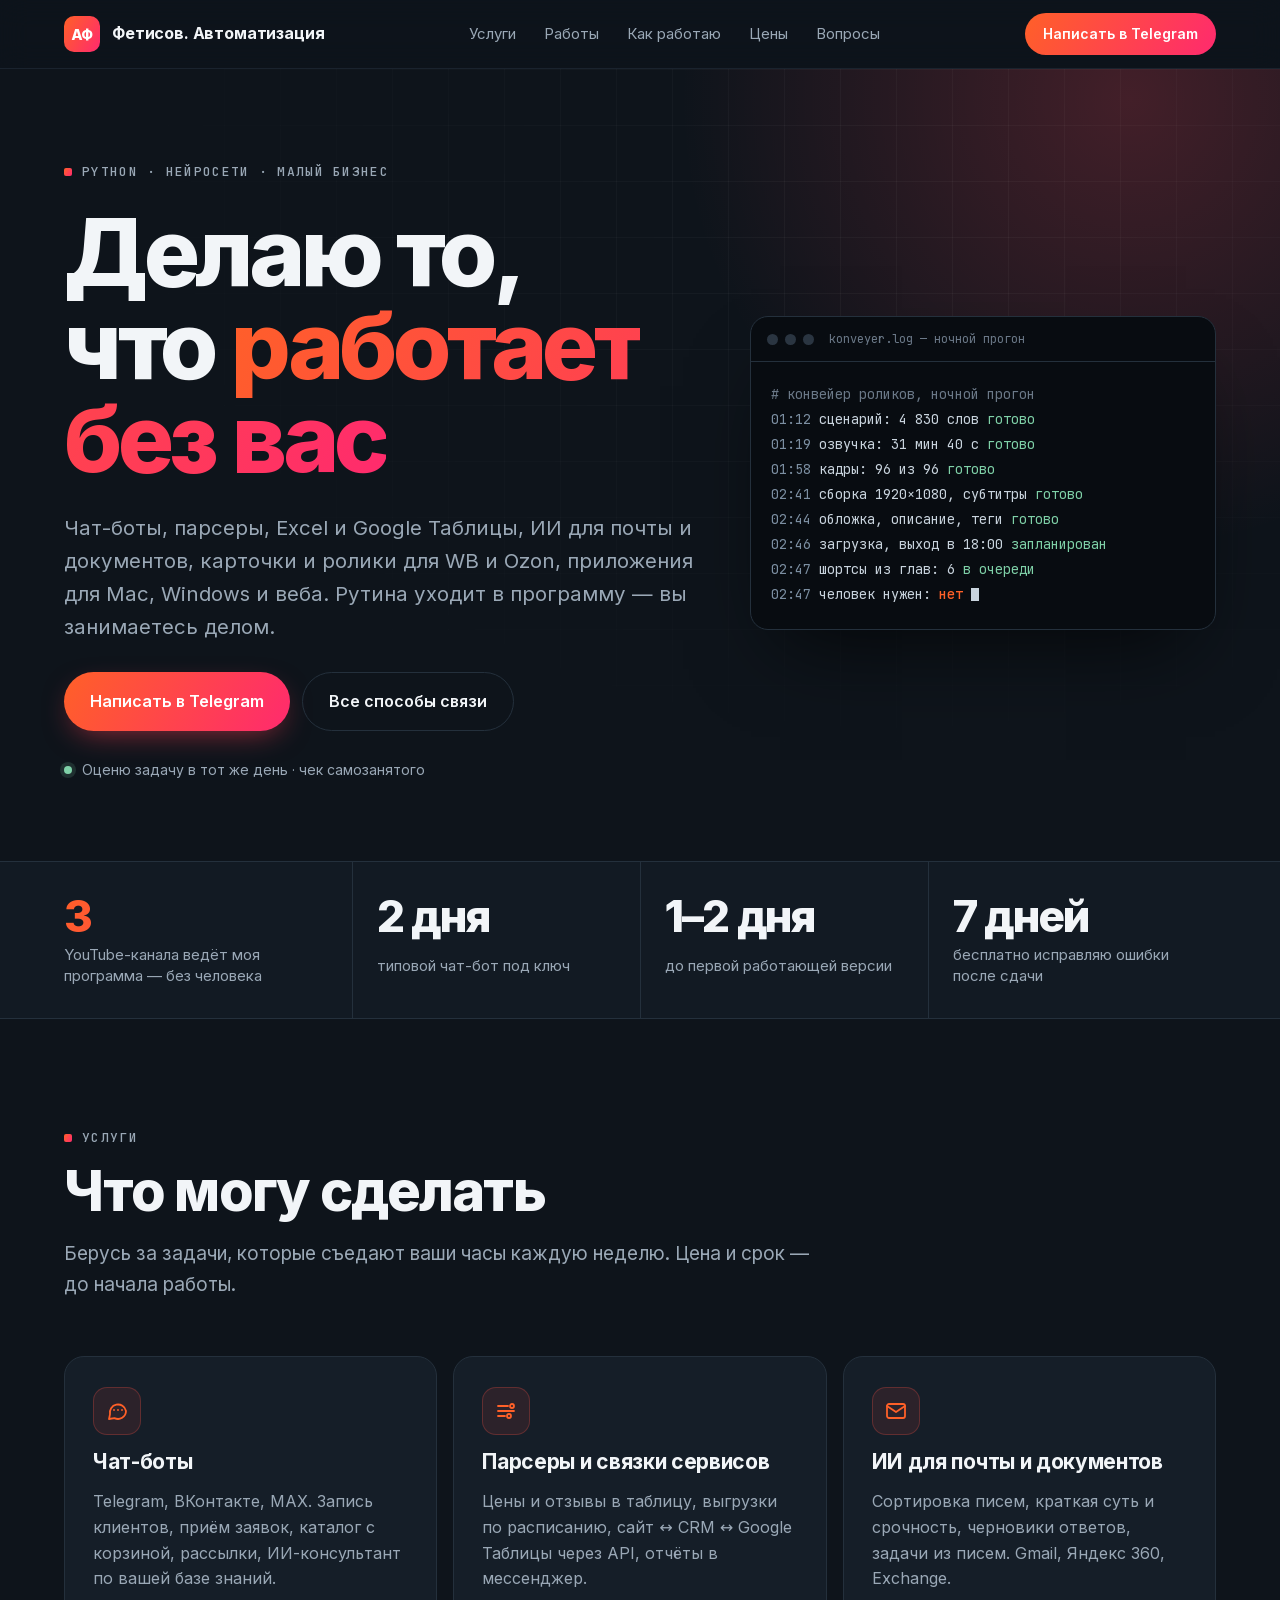
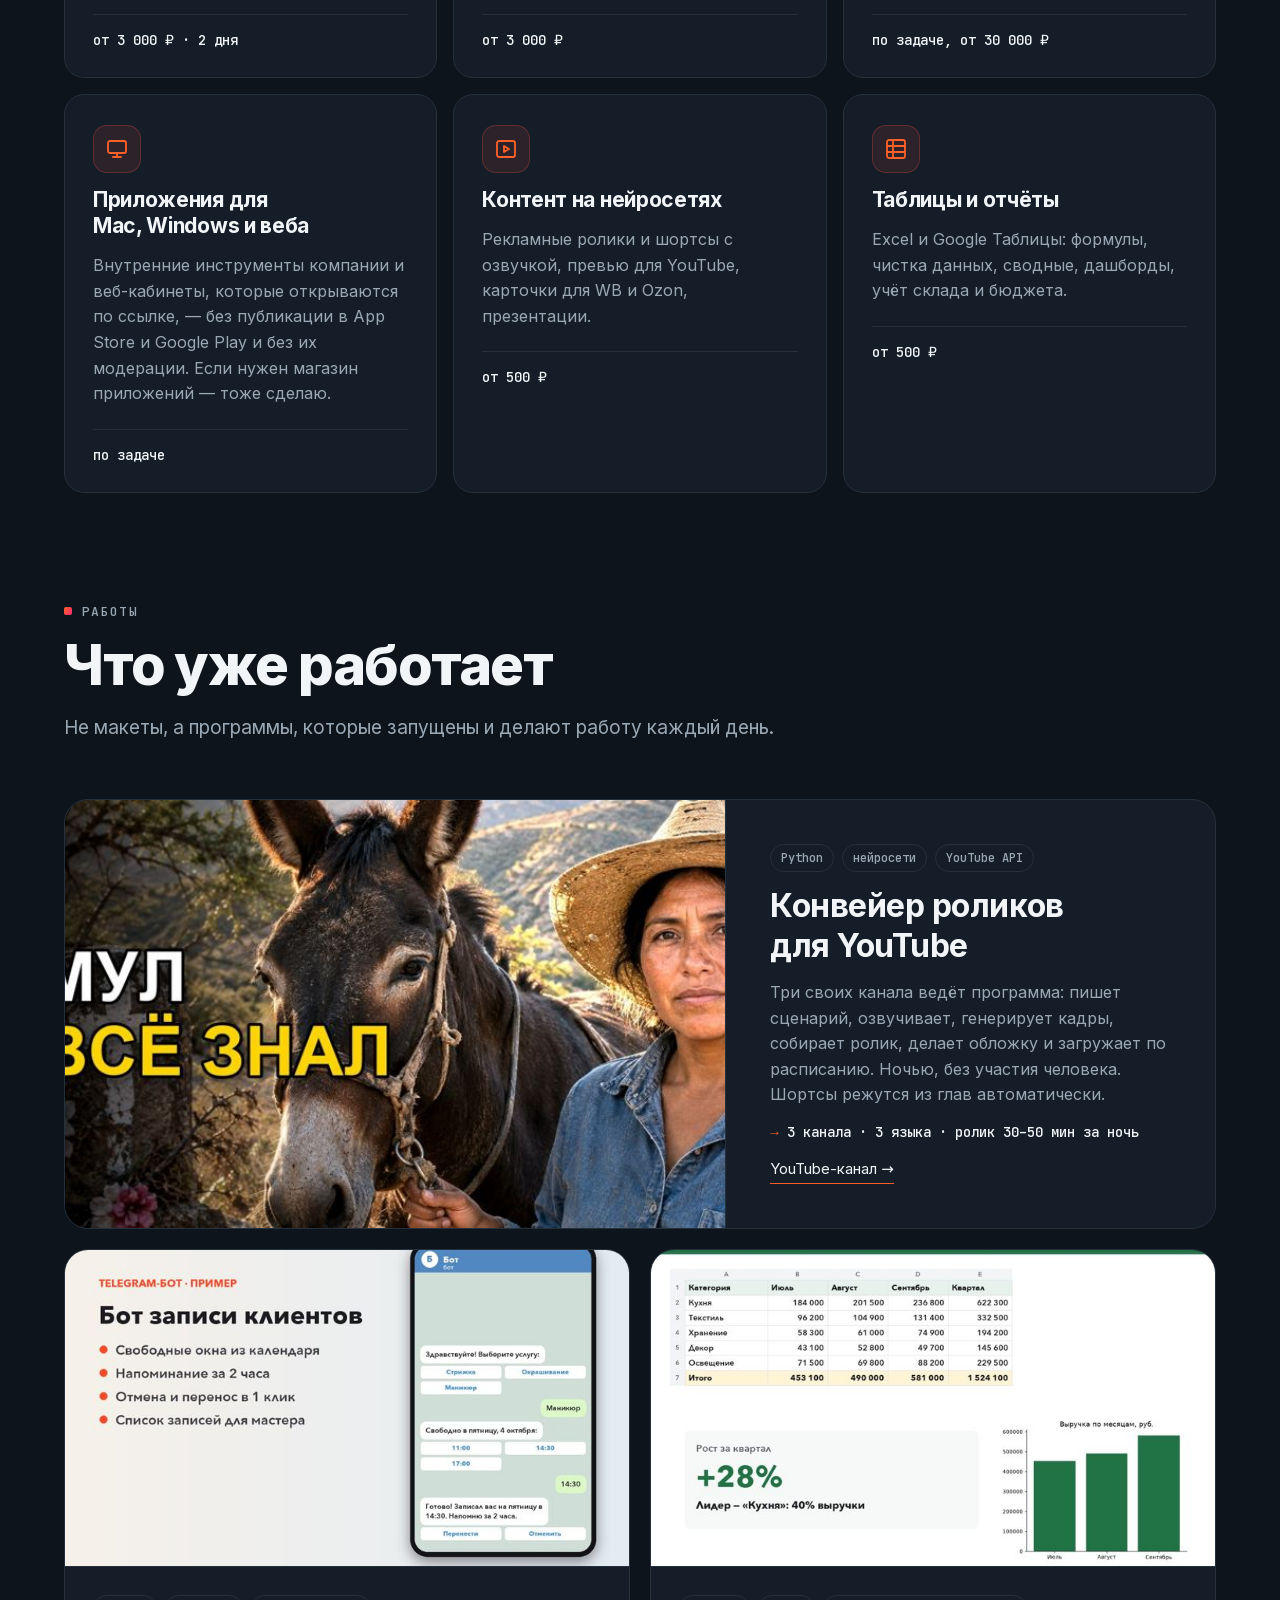
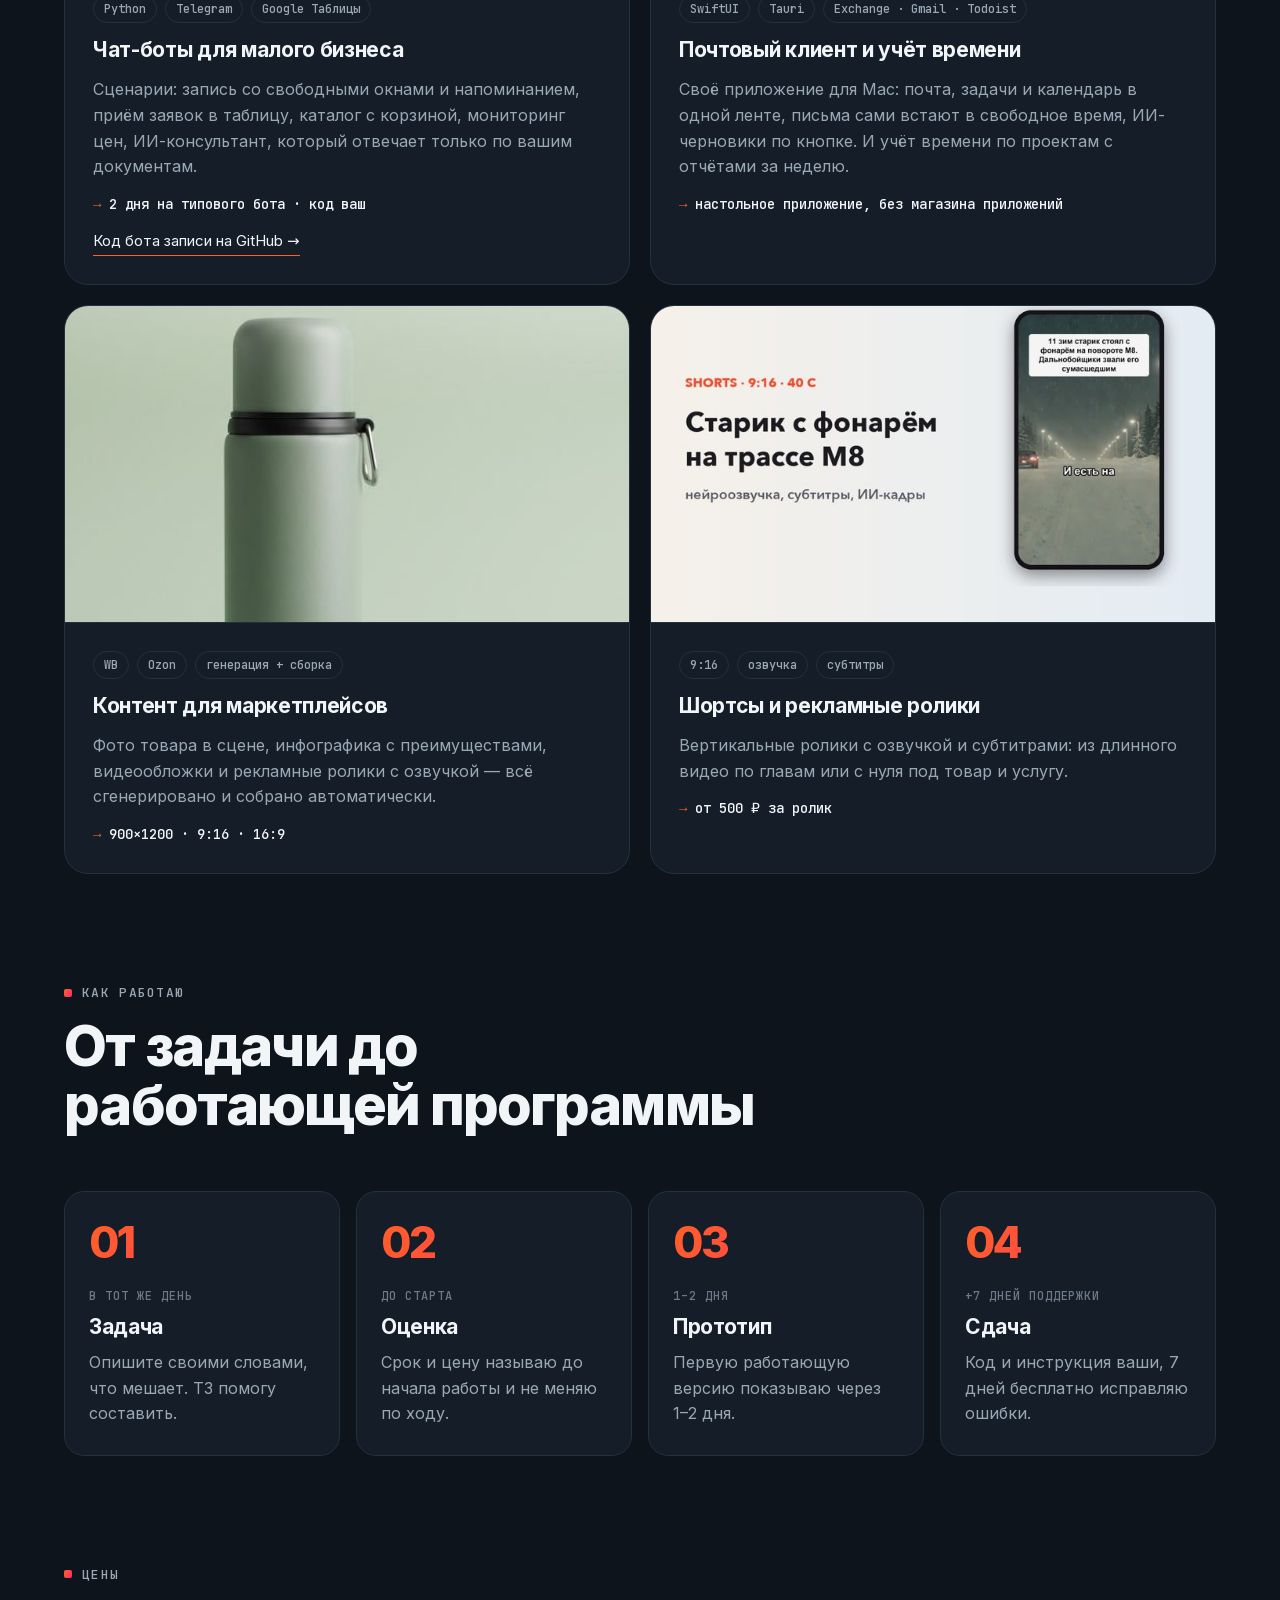
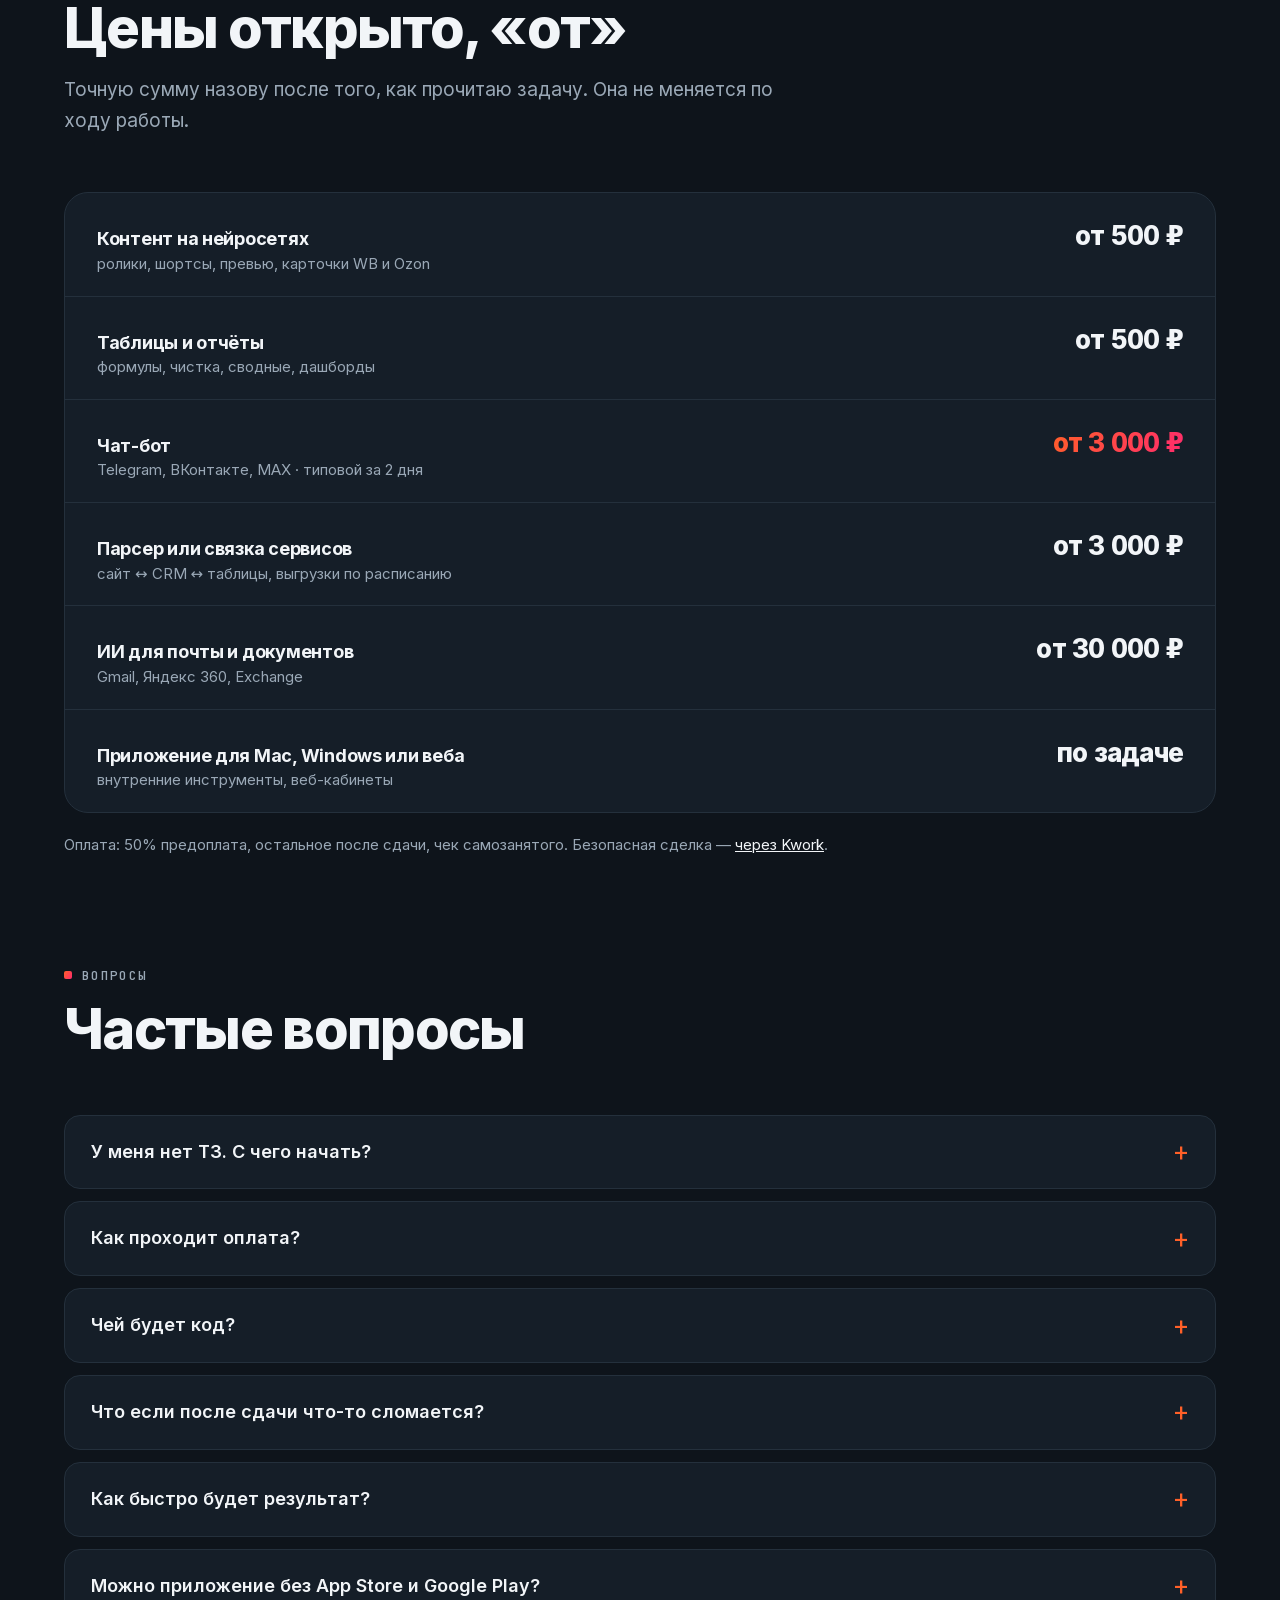
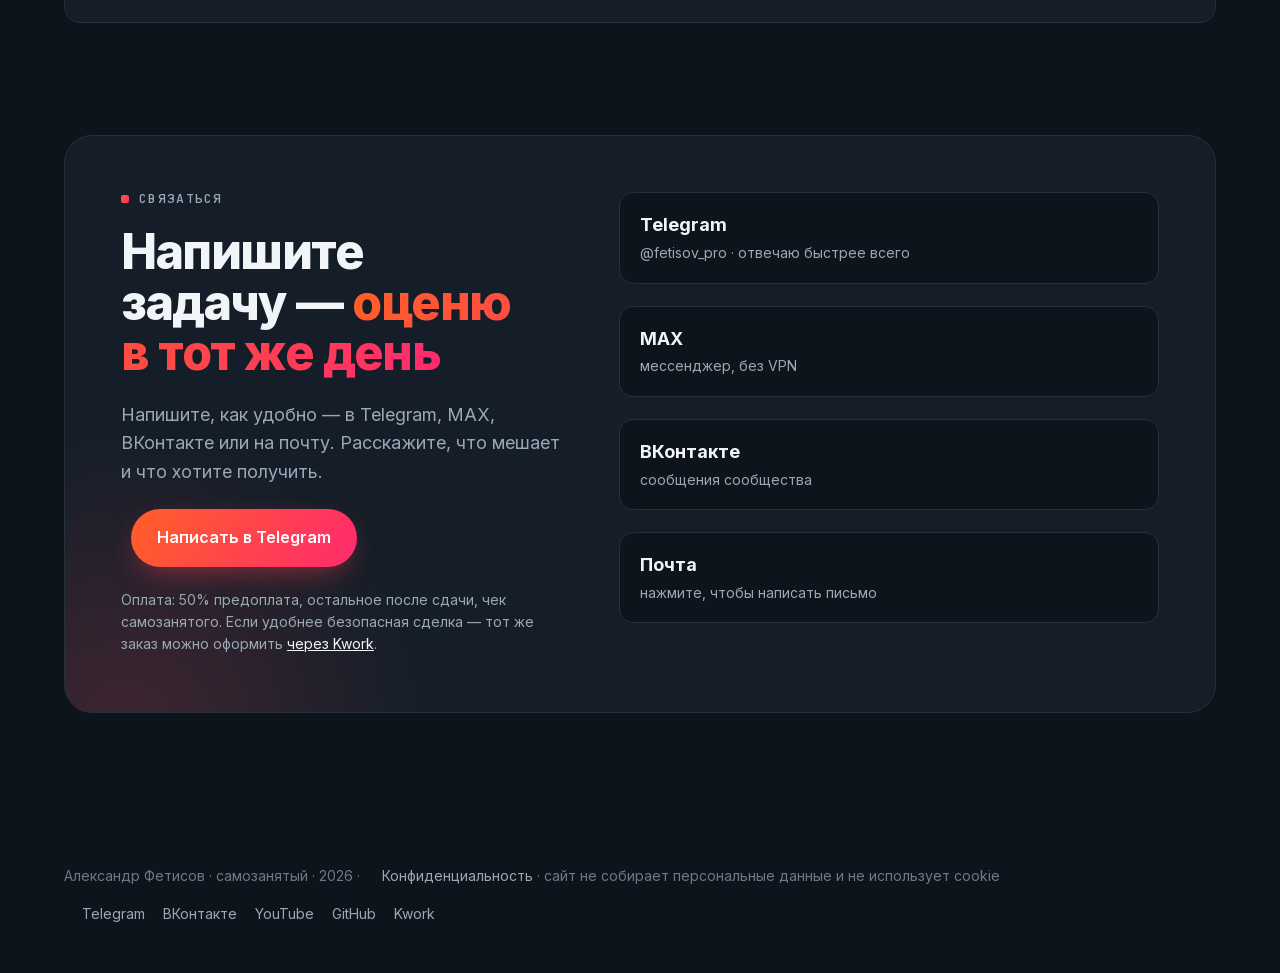
==== commit c4fbd1b6: "Add files via upload" ====
--- a/index.html
+++ b/index.html
@@ -368,7 +368,7 @@
       </div>
       <div class="kanaly">
         <a class="kanal" href="https://t.me/fetisov_pro" rel="noopener"><b>Telegram</b><span>@fetisov_pro · отвечаю быстрее всего</span></a>
-        <a class="kanal" id="k-max" href="https://web.max.ru/133047857" rel="noopener"><b>MAX</b><span>мессенджер, без VPN</span></a>
+        <a class="kanal" id="k-max" href="https://max.ru/u/f9LHodD0cOKUVp_WuyXL9coVkPquUos3No2gBYgCkkn2AnJSwYQVtSvpzvE" rel="noopener"><b>MAX</b><span>мессенджер, без VPN</span></a>
         <a class="kanal" href="https://vk.me/agfetisov" rel="noopener"><b>ВКонтакте</b><span>сообщения сообщества</span></a>
         <a class="kanal" id="k-pochta" href="#" data-u="flexndr+rabota" data-d="gmail.com"><b>Почта</b><span>нажмите, чтобы написать письмо</span></a>
       </div>
--- a/fonts/fonts.css
+++ b/fonts/fonts.css
@@ -0,0 +1,112 @@
+@font-face {
+  font-family: 'Inter';
+  font-style: normal;
+  font-weight: 400;
+  font-display: swap;
+  src: url(/fonts/Inter-400-cyrillic.woff2) format('woff2');
+  unicode-range: U+0301, U+0400-045F, U+0490-0491, U+04B0-04B1, U+2116;
+}
+@font-face {
+  font-family: 'Inter';
+  font-style: normal;
+  font-weight: 400;
+  font-display: swap;
+  src: url(/fonts/Inter-400-latin.woff2) format('woff2');
+  unicode-range: U+0000-00FF, U+0131, U+0152-0153, U+02BB-02BC, U+02C6, U+02DA, U+02DC, U+0304, U+0308, U+0329, U+2000-206F, U+20AC, U+2122, U+2191, U+2193, U+2212, U+2215, U+FEFF, U+FFFD;
+}
+@font-face {
+  font-family: 'Inter';
+  font-style: normal;
+  font-weight: 500;
+  font-display: swap;
+  src: url(/fonts/Inter-500-cyrillic.woff2) format('woff2');
+  unicode-range: U+0301, U+0400-045F, U+0490-0491, U+04B0-04B1, U+2116;
+}
+@font-face {
+  font-family: 'Inter';
+  font-style: normal;
+  font-weight: 500;
+  font-display: swap;
+  src: url(/fonts/Inter-500-latin.woff2) format('woff2');
+  unicode-range: U+0000-00FF, U+0131, U+0152-0153, U+02BB-02BC, U+02C6, U+02DA, U+02DC, U+0304, U+0308, U+0329, U+2000-206F, U+20AC, U+2122, U+2191, U+2193, U+2212, U+2215, U+FEFF, U+FFFD;
+}
+@font-face {
+  font-family: 'Inter';
+  font-style: normal;
+  font-weight: 600;
+  font-display: swap;
+  src: url(/fonts/Inter-600-cyrillic.woff2) format('woff2');
+  unicode-range: U+0301, U+0400-045F, U+0490-0491, U+04B0-04B1, U+2116;
+}
+@font-face {
+  font-family: 'Inter';
+  font-style: normal;
+  font-weight: 600;
+  font-display: swap;
+  src: url(/fonts/Inter-600-latin.woff2) format('woff2');
+  unicode-range: U+0000-00FF, U+0131, U+0152-0153, U+02BB-02BC, U+02C6, U+02DA, U+02DC, U+0304, U+0308, U+0329, U+2000-206F, U+20AC, U+2122, U+2191, U+2193, U+2212, U+2215, U+FEFF, U+FFFD;
+}
+@font-face {
+  font-family: 'Inter';
+  font-style: normal;
+  font-weight: 700;
+  font-display: swap;
+  src: url(/fonts/Inter-700-cyrillic.woff2) format('woff2');
+  unicode-range: U+0301, U+0400-045F, U+0490-0491, U+04B0-04B1, U+2116;
+}
+@font-face {
+  font-family: 'Inter';
+  font-style: normal;
+  font-weight: 700;
+  font-display: swap;
+  src: url(/fonts/Inter-700-latin.woff2) format('woff2');
+  unicode-range: U+0000-00FF, U+0131, U+0152-0153, U+02BB-02BC, U+02C6, U+02DA, U+02DC, U+0304, U+0308, U+0329, U+2000-206F, U+20AC, U+2122, U+2191, U+2193, U+2212, U+2215, U+FEFF, U+FFFD;
+}
+@font-face {
+  font-family: 'Inter';
+  font-style: normal;
+  font-weight: 800;
+  font-display: swap;
+  src: url(/fonts/Inter-800-cyrillic.woff2) format('woff2');
+  unicode-range: U+0301, U+0400-045F, U+0490-0491, U+04B0-04B1, U+2116;
+}
+@font-face {
+  font-family: 'Inter';
+  font-style: normal;
+  font-weight: 800;
+  font-display: swap;
+  src: url(/fonts/Inter-800-latin.woff2) format('woff2');
+  unicode-range: U+0000-00FF, U+0131, U+0152-0153, U+02BB-02BC, U+02C6, U+02DA, U+02DC, U+0304, U+0308, U+0329, U+2000-206F, U+20AC, U+2122, U+2191, U+2193, U+2212, U+2215, U+FEFF, U+FFFD;
+}
+@font-face {
+  font-family: 'JetBrains Mono';
+  font-style: normal;
+  font-weight: 400;
+  font-display: swap;
+  src: url(/fonts/JetBrainsMono-400-cyrillic.woff2) format('woff2');
+  unicode-range: U+0301, U+0400-045F, U+0490-0491, U+04B0-04B1, U+2116;
+}
+@font-face {
+  font-family: 'JetBrains Mono';
+  font-style: normal;
+  font-weight: 400;
+  font-display: swap;
+  src: url(/fonts/JetBrainsMono-400-latin.woff2) format('woff2');
+  unicode-range: U+0000-00FF, U+0131, U+0152-0153, U+02BB-02BC, U+02C6, U+02DA, U+02DC, U+0304, U+0308, U+0329, U+2000-206F, U+20AC, U+2122, U+2191, U+2193, U+2212, U+2215, U+FEFF, U+FFFD;
+}
+@font-face {
+  font-family: 'JetBrains Mono';
+  font-style: normal;
+  font-weight: 500;
+  font-display: swap;
+  src: url(/fonts/JetBrainsMono-500-cyrillic.woff2) format('woff2');
+  unicode-range: U+0301, U+0400-045F, U+0490-0491, U+04B0-04B1, U+2116;
+}
+@font-face {
+  font-family: 'JetBrains Mono';
+  font-style: normal;
+  font-weight: 500;
+  font-display: swap;
+  src: url(/fonts/JetBrainsMono-500-latin.woff2) format('woff2');
+  unicode-range: U+0000-00FF, U+0131, U+0152-0153, U+02BB-02BC, U+02C6, U+02DA, U+02DC, U+0304, U+0308, U+0329, U+2000-206F, U+20AC, U+2122, U+2191, U+2193, U+2212, U+2215, U+FEFF, U+FFFD;
+}
